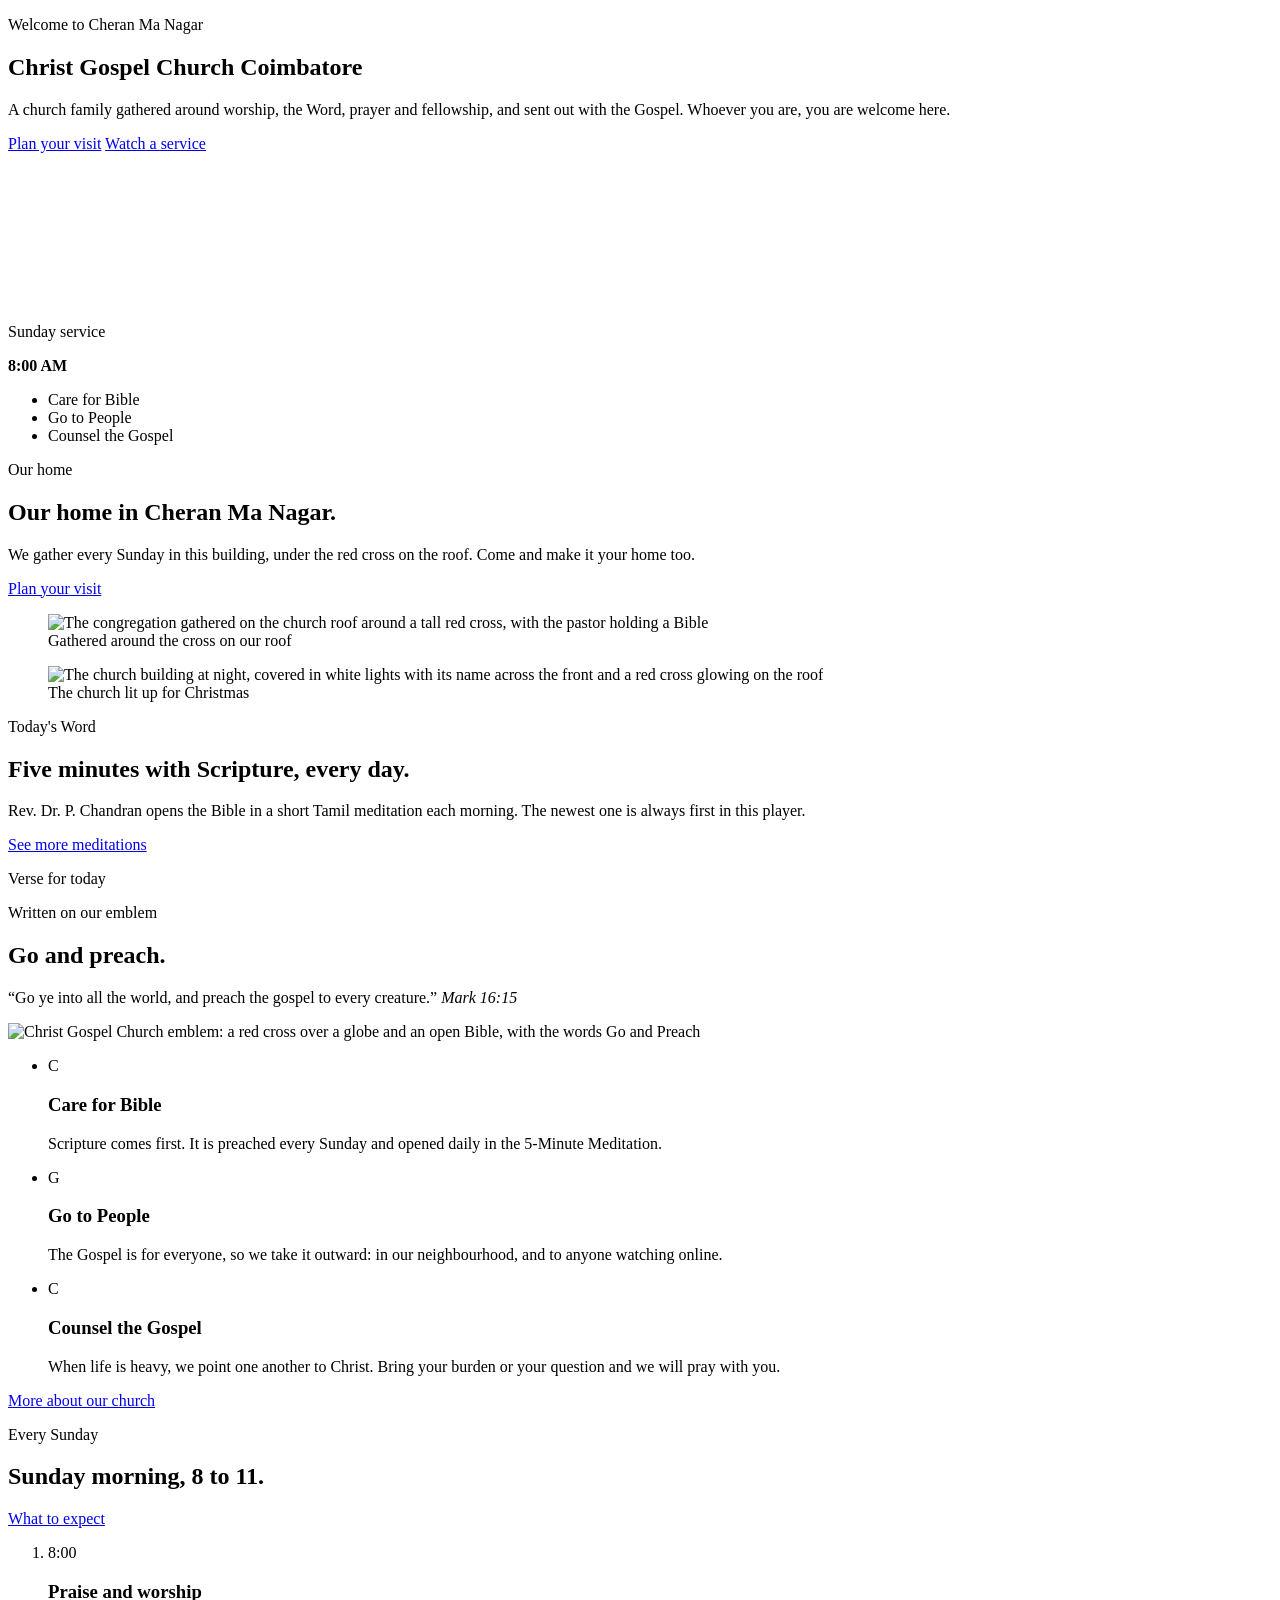
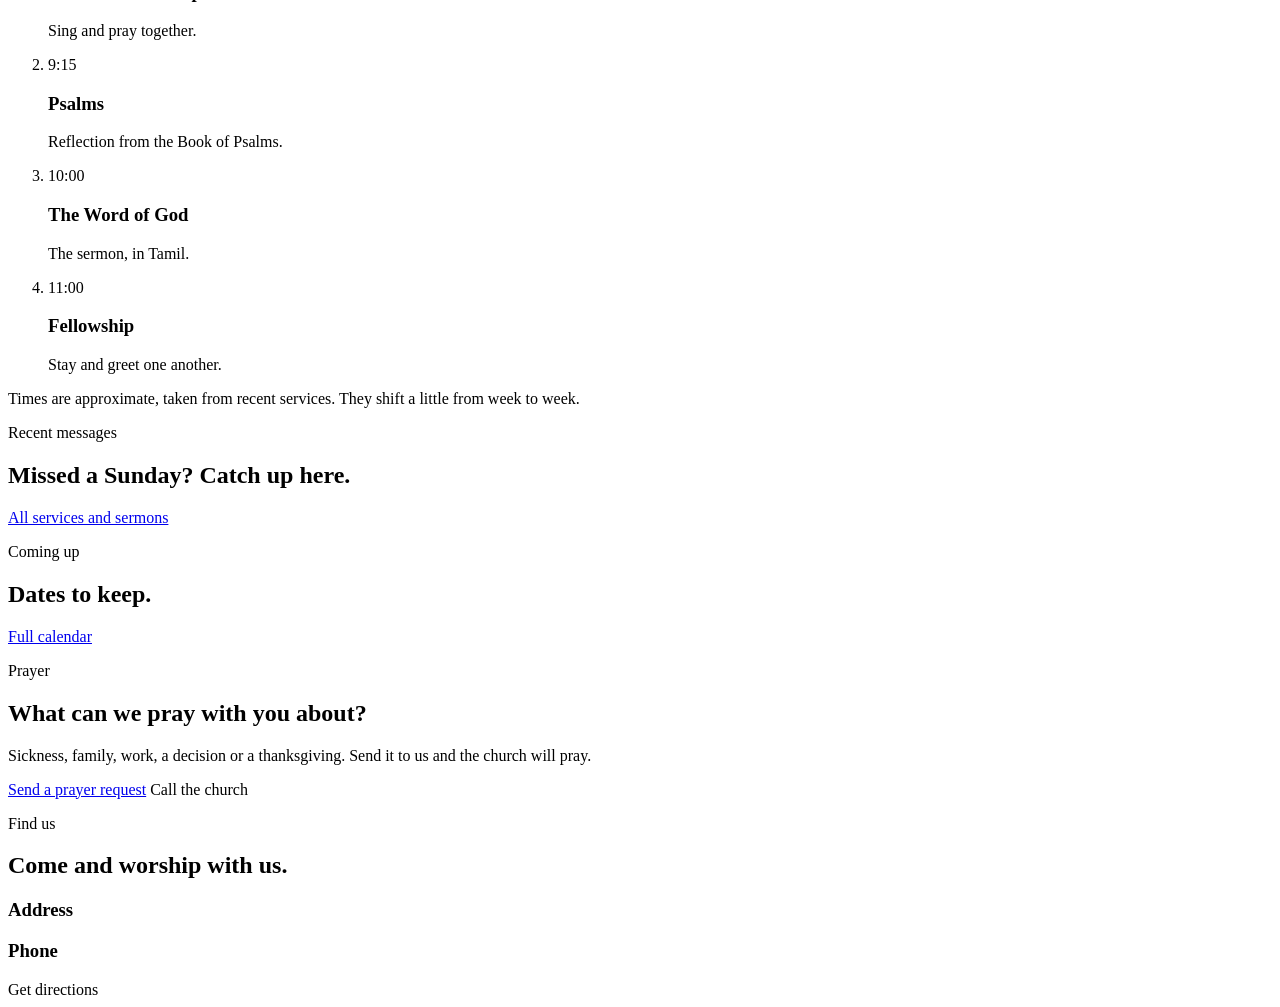
==== index.html @ cb71fe3d "Add files via upload" ====
<!doctype html>
<html lang="en">
<head>
  <meta charset="utf-8">
  <meta name="viewport" content="width=device-width, initial-scale=1">
  <title>Christ Gospel Church, Coimbatore | Sunday worship, 8 to 11 AM</title>
  <meta name="description" content="Christ Gospel Church in Cheran Ma Nagar, Coimbatore. Sunday worship 8 to 11 AM, a daily 5-minute meditation with Rev. Dr. P. Chandran, and services live on YouTube.">
  <meta name="theme-color" content="#14143c">
  <meta property="og:type" content="website">
  <meta property="og:url" content="https://khar-cyborg.github.io/christ-gospel-church-website/">
  <meta property="og:title" content="Christ Gospel Church, Coimbatore">
  <meta property="og:description" content="Sunday worship 8 to 11 AM in Cheran Ma Nagar. Worship, the Word, prayer and fellowship. All are welcome.">
  <meta property="og:image" content="https://khar-cyborg.github.io/christ-gospel-church-website/assets/img/logo.jpg">
  <link rel="icon" href="assets/img/emblem.svg" type="image/svg+xml">
  <link rel="preconnect" href="https://fonts.googleapis.com">
  <link rel="preconnect" href="https://fonts.gstatic.com" crossorigin>
  <link rel="stylesheet" href="https://fonts.googleapis.com/css2?family=Anek+Tamil:wdth,wght@75..125,400..800&family=Hind+Madurai:wght@400;500;600&family=Noto+Serif+Tamil:wght@400;600&display=swap">
  <link rel="stylesheet" href="assets/css/styles.css">
  <script type="application/ld+json">
  {
    "@context": "https://schema.org",
    "@type": "Church",
    "name": "Christ Gospel Church, Coimbatore",
    "url": "https://khar-cyborg.github.io/christ-gospel-church-website/",
    "image": "https://khar-cyborg.github.io/christ-gospel-church-website/assets/img/logo.jpg",
    "telephone": ["+919578778787", "+919865636486"],
    "address": {
      "@type": "PostalAddress",
      "streetAddress": "6, Sesi Avenue West, Church Road, Cheran Ma Nagar Post",
      "addressLocality": "Coimbatore",
      "addressRegion": "Tamil Nadu",
      "postalCode": "641051",
      "addressCountry": "IN"
    },
    "openingHoursSpecification": {
      "@type": "OpeningHoursSpecification",
      "dayOfWeek": "Sunday",
      "opens": "08:00",
      "closes": "11:00"
    },
    "sameAs": ["https://www.youtube.com/@christgospelchurchcoimbatore"]
  }
  </script>
</head>
<body data-page="home" data-title-key="title.home">
  <header id="site-header" class="site-header"></header>
  <script src="assets/js/config.js"></script>
  <script src="assets/js/layout.js"></script>

  <main id="main">
    <section class="hero on-dark">
      <div class="wrap hero-inner">
        <div class="hero-copy">
          <p class="kicker" data-i18n="home.kicker">Welcome to Cheran Ma Nagar</p>
          <h1>Christ Gospel Church <span>Coimbatore</span></h1>
          <p class="lede" data-i18n="home.lede">A church family gathered around worship, the Word, prayer and fellowship, and sent out with the Gospel. Whoever you are, you are welcome here.</p>
          <div class="btn-row">
            <a class="btn btn-red" href="visit.html" data-i18n="home.ctaVisit">Plan your visit</a>
            <a class="btn btn-ghost" href="watch.html" data-i18n="home.ctaWatch">Watch a service</a>
          </div>
        </div>
        <div class="hero-art">
          <div class="globe-wrap" aria-hidden="true">
            <canvas id="globe"></canvas>
            <div class="hero-cross"></div>
          </div>
          <aside class="status-card" data-service-status aria-live="polite">
            <p class="status-label">Sunday service</p>
            <p class="status-when"><strong>8:00 AM</strong></p>
          </aside>
        </div>
      </div>
    </section>

    <div class="ribbon">
      <ul>
        <li data-i18n="motto.1">Care for Bible</li>
        <li data-i18n="motto.2">Go to People</li>
        <li data-i18n="motto.3">Counsel the Gospel</li>
      </ul>
    </div>

    <section class="section">
      <div class="wrap">
        <div class="section-head">
          <div>
            <p class="kicker" data-i18n="home.placeKicker">Our home</p>
            <h2 data-i18n="home.placeTitle">Our home in Cheran Ma Nagar.</h2>
            <p data-i18n="home.placeBody">We gather every Sunday in this building, under the red cross on the roof. Come and make it your home too.</p>
          </div>
          <a class="btn btn-indigo" href="visit.html" data-i18n="home.ctaVisit">Plan your visit</a>
        </div>
        <div class="mosaic">
          <figure class="photo mosaic-main">
            <img src="assets/img/church/rooftop-cross.jpg" alt="The congregation gathered on the church roof around a tall red cross, with the pastor holding a Bible" data-i18n-attr="alt:alt.rooftop" width="1360" height="765" loading="lazy">
            <figcaption data-i18n="photo.rooftop">Gathered around the cross on our roof</figcaption>
          </figure>
          <figure class="photo">
            <img src="assets/img/church/front-night.jpg" alt="The church building at night, covered in white lights with its name across the front and a red cross glowing on the roof" data-i18n-attr="alt:alt.night" width="765" height="1020" loading="lazy">
            <figcaption data-i18n="photo.night">The church lit up for Christmas</figcaption>
          </figure>
        </div>
      </div>
    </section>

    <section class="section section-deep">
      <div class="wrap">
        <div class="section-head">
          <div>
            <p class="kicker" data-i18n="home.todayKicker">Today's Word</p>
            <h2 data-i18n="home.todayTitle">Five minutes with Scripture, every day.</h2>
            <p data-i18n="home.todayBody">Rev. Dr. P. Chandran opens the Bible in a short Tamil meditation each morning. The newest one is always first in this player.</p>
          </div>
        </div>
        <div class="today">
          <div>
            <div class="frame" data-series="latestUploads" data-frame-title="5-Minute Meditation"></div>
            <p class="frame-note"><a class="text-link" href="watch.html#meditation" data-i18n="home.allMeditations">See more meditations</a></p>
          </div>
          <div>
            <div class="verse-card">
              <p class="kicker" data-i18n="home.verseKicker">Verse for today</p>
              <div data-verse></div>
            </div>
            <ul class="mini-list" data-video-list="meditation" data-limit="3"></ul>
          </div>
        </div>
      </div>
    </section>

    <section class="section">
      <div class="wrap">
        <div class="section-head">
          <div>
            <p class="kicker" data-i18n="home.missionKicker">Written on our emblem</p>
            <h2 data-i18n="home.missionTitle">Go and preach.</h2>
            <blockquote class="scripture-quote" style="margin-inline:0">
              <span data-i18n="verse.mark">“Go ye into all the world, and preach the gospel to every creature.”</span>
              <cite data-i18n="verse.markRef">Mark 16:15</cite>
            </blockquote>
          </div>
          <img class="emblem-large" data-logo alt="Christ Gospel Church emblem: a red cross over a globe and an open Bible, with the words Go and Preach" width="220" height="220" loading="lazy">
        </div>
        <ul class="mission">
          <li>
            <span class="mission-letter" aria-hidden="true">C</span>
            <h3 data-i18n="motto.1">Care for Bible</h3>
            <p data-i18n="mission.1">Scripture comes first. It is preached every Sunday and opened daily in the 5-Minute Meditation.</p>
          </li>
          <li>
            <span class="mission-letter" aria-hidden="true">G</span>
            <h3 data-i18n="motto.2">Go to People</h3>
            <p data-i18n="mission.2">The Gospel is for everyone, so we take it outward: in our neighbourhood, and to anyone watching online.</p>
          </li>
          <li>
            <span class="mission-letter" aria-hidden="true">C</span>
            <h3 data-i18n="motto.3">Counsel the Gospel</h3>
            <p data-i18n="mission.3">When life is heavy, we point one another to Christ. Bring your burden or your question and we will pray with you.</p>
          </li>
        </ul>
        <p class="center"><a class="text-link" href="about.html" data-i18n="home.aboutLink">More about our church</a></p>
      </div>
    </section>

    <section class="section on-dark">
      <div class="wrap">
        <div class="section-head">
          <div>
            <p class="kicker" data-i18n="home.sundayKicker">Every Sunday</p>
            <h2 data-i18n="home.sundayTitle">Sunday morning, 8 to 11.</h2>
          </div>
          <a class="btn btn-white" href="visit.html" data-i18n="home.sundayCta">What to expect</a>
        </div>
        <ol class="flow">
          <li><time data-i18n="flow.t1">8:00</time><h3 data-i18n="flow.h1">Praise and worship</h3><p data-i18n="flow.p1">Sing and pray together.</p></li>
          <li><time data-i18n="flow.t2">9:15</time><h3 data-i18n="flow.h2">Psalms</h3><p data-i18n="flow.p2">Reflection from the Book of Psalms.</p></li>
          <li><time data-i18n="flow.t3">10:00</time><h3 data-i18n="flow.h3">The Word of God</h3><p data-i18n="flow.p3">The sermon, in Tamil.</p></li>
          <li><time data-i18n="flow.t4">11:00</time><h3 data-i18n="flow.h4">Fellowship</h3><p data-i18n="flow.p4">Stay and greet one another.</p></li>
        </ol>
        <p class="flow-note" data-i18n="flow.note">Times are approximate, taken from recent services. They shift a little from week to week.</p>
      </div>
    </section>

    <section class="section">
      <div class="wrap">
        <div class="section-head">
          <div>
            <p class="kicker" data-i18n="home.sermonKicker">Recent messages</p>
            <h2 data-i18n="home.sermonTitle">Missed a Sunday? Catch up here.</h2>
          </div>
          <a class="btn btn-indigo" href="watch.html" data-i18n="home.sermonCta">All services and sermons</a>
        </div>
        <ul class="video-grid" data-video-list="sermon" data-limit="3"></ul>
      </div>
    </section>

    <section class="section section-deep">
      <div class="wrap">
        <div class="section-head">
          <div>
            <p class="kicker" data-i18n="home.datesKicker">Coming up</p>
            <h2 data-i18n="home.datesTitle">Dates to keep.</h2>
          </div>
          <a class="btn btn-indigo" href="calendar.html" data-i18n="home.datesCta">Full calendar</a>
        </div>
        <ul class="event-list" data-events="3"></ul>
      </div>
    </section>

    <section class="section band-red">
      <div class="wrap band-split">
        <div>
          <p class="kicker" data-i18n="home.prayerKicker">Prayer</p>
          <h2 data-i18n="home.prayerTitle">What can we pray with you about?</h2>
          <p class="lede" data-i18n="home.prayerBody">Sickness, family, work, a decision or a thanksgiving. Send it to us and the church will pray.</p>
        </div>
        <div class="btn-row">
          <a class="btn btn-white" href="connect.html#prayer" data-i18n="home.prayerCta">Send a prayer request</a>
          <a class="btn btn-ghost" data-phone="0" data-keep-text="1" data-i18n="home.prayerCall">Call the church</a>
        </div>
      </div>
    </section>

    <section class="section">
      <div class="wrap find">
        <div class="find-details">
          <p class="kicker" data-i18n="find.kicker">Find us</p>
          <h2 data-i18n="find.title">Come and worship with us.</h2>
          <h3 data-i18n="find.address">Address</h3>
          <address data-address></address>
          <h3 data-i18n="find.phone">Phone</h3>
          <a class="phone-link" data-phone="0"></a>
          <a class="phone-link" data-phone="1"></a>
          <div class="btn-row">
            <a class="btn btn-indigo" data-map-link target="_blank" rel="noopener" data-i18n="find.directions">Get directions</a>
          </div>
        </div>
        <div class="find-map" data-map-frame></div>
      </div>
    </section>
  </main>

  <footer id="site-footer" class="site-footer"></footer>
  <script src="assets/js/videos.js"></script>
  <script src="assets/js/i18n-ta.js"></script>
  <script src="assets/js/main.js"></script>
</body>
</html>
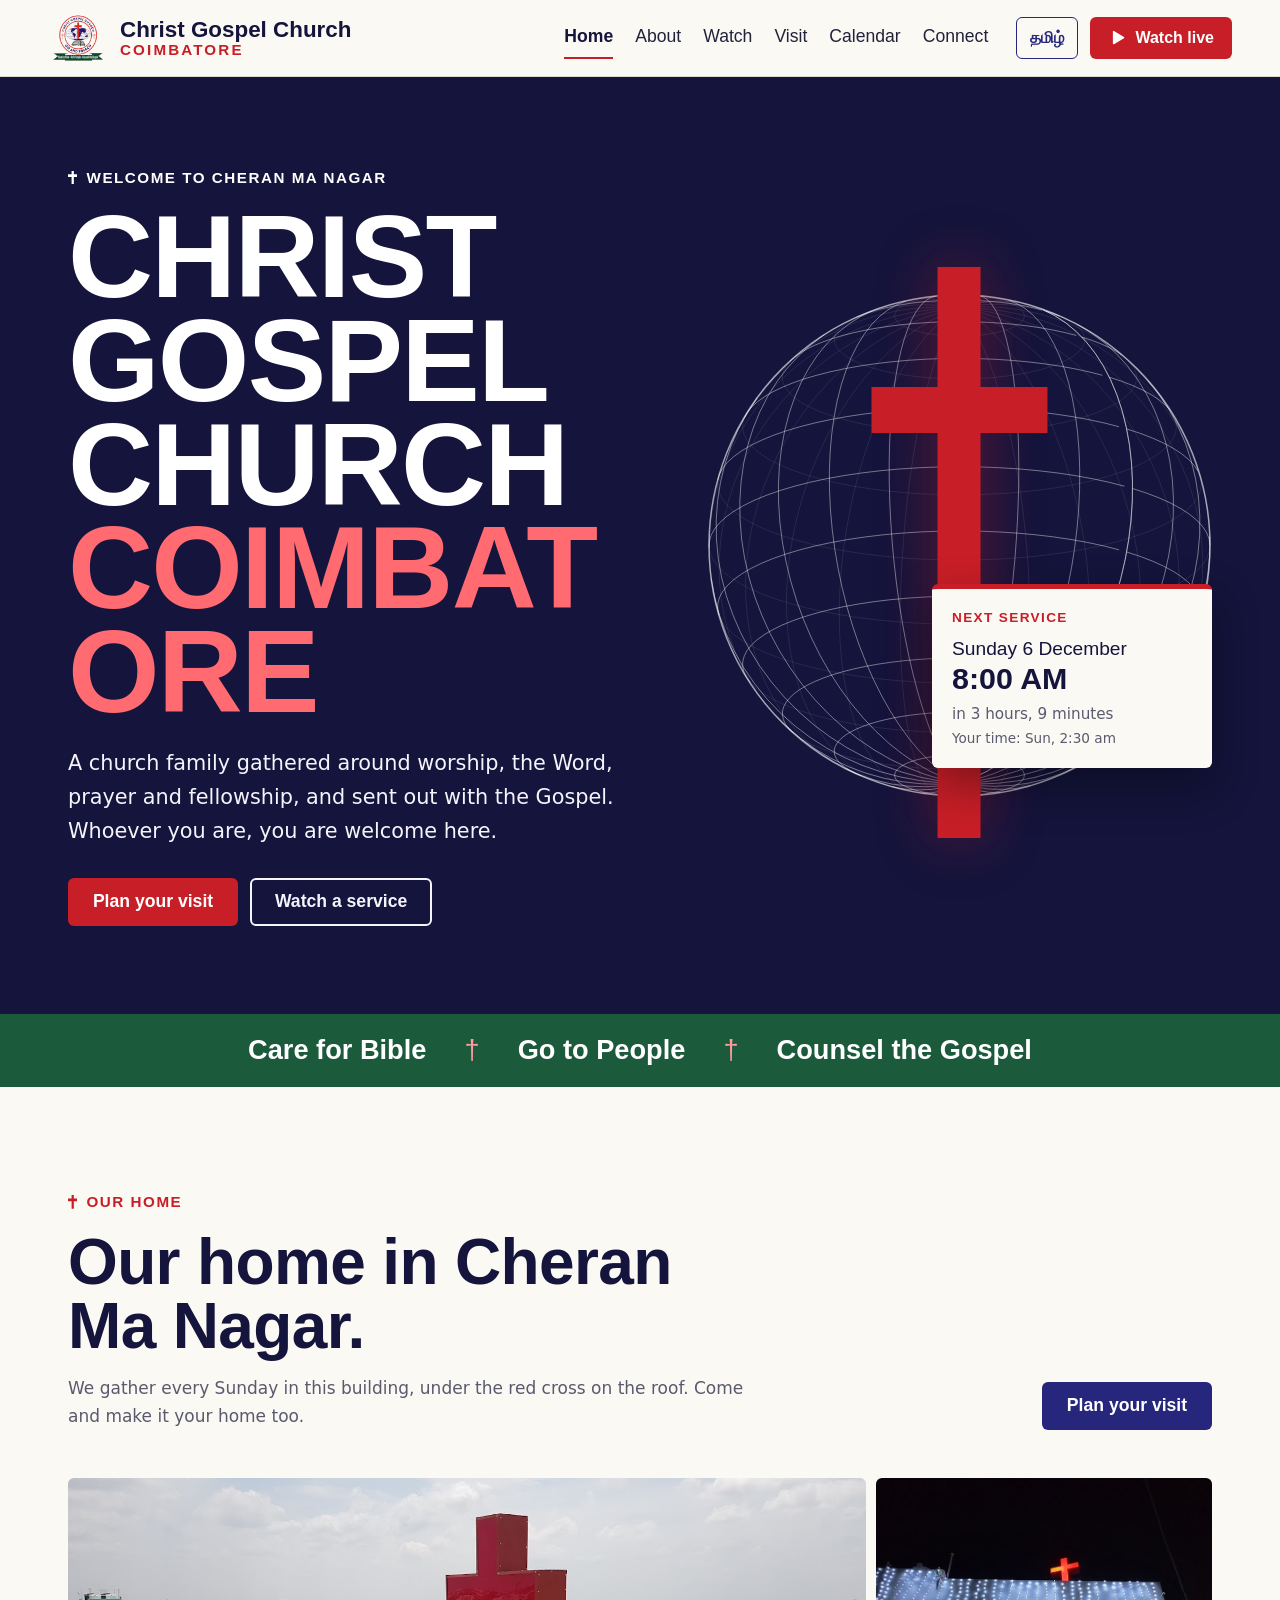
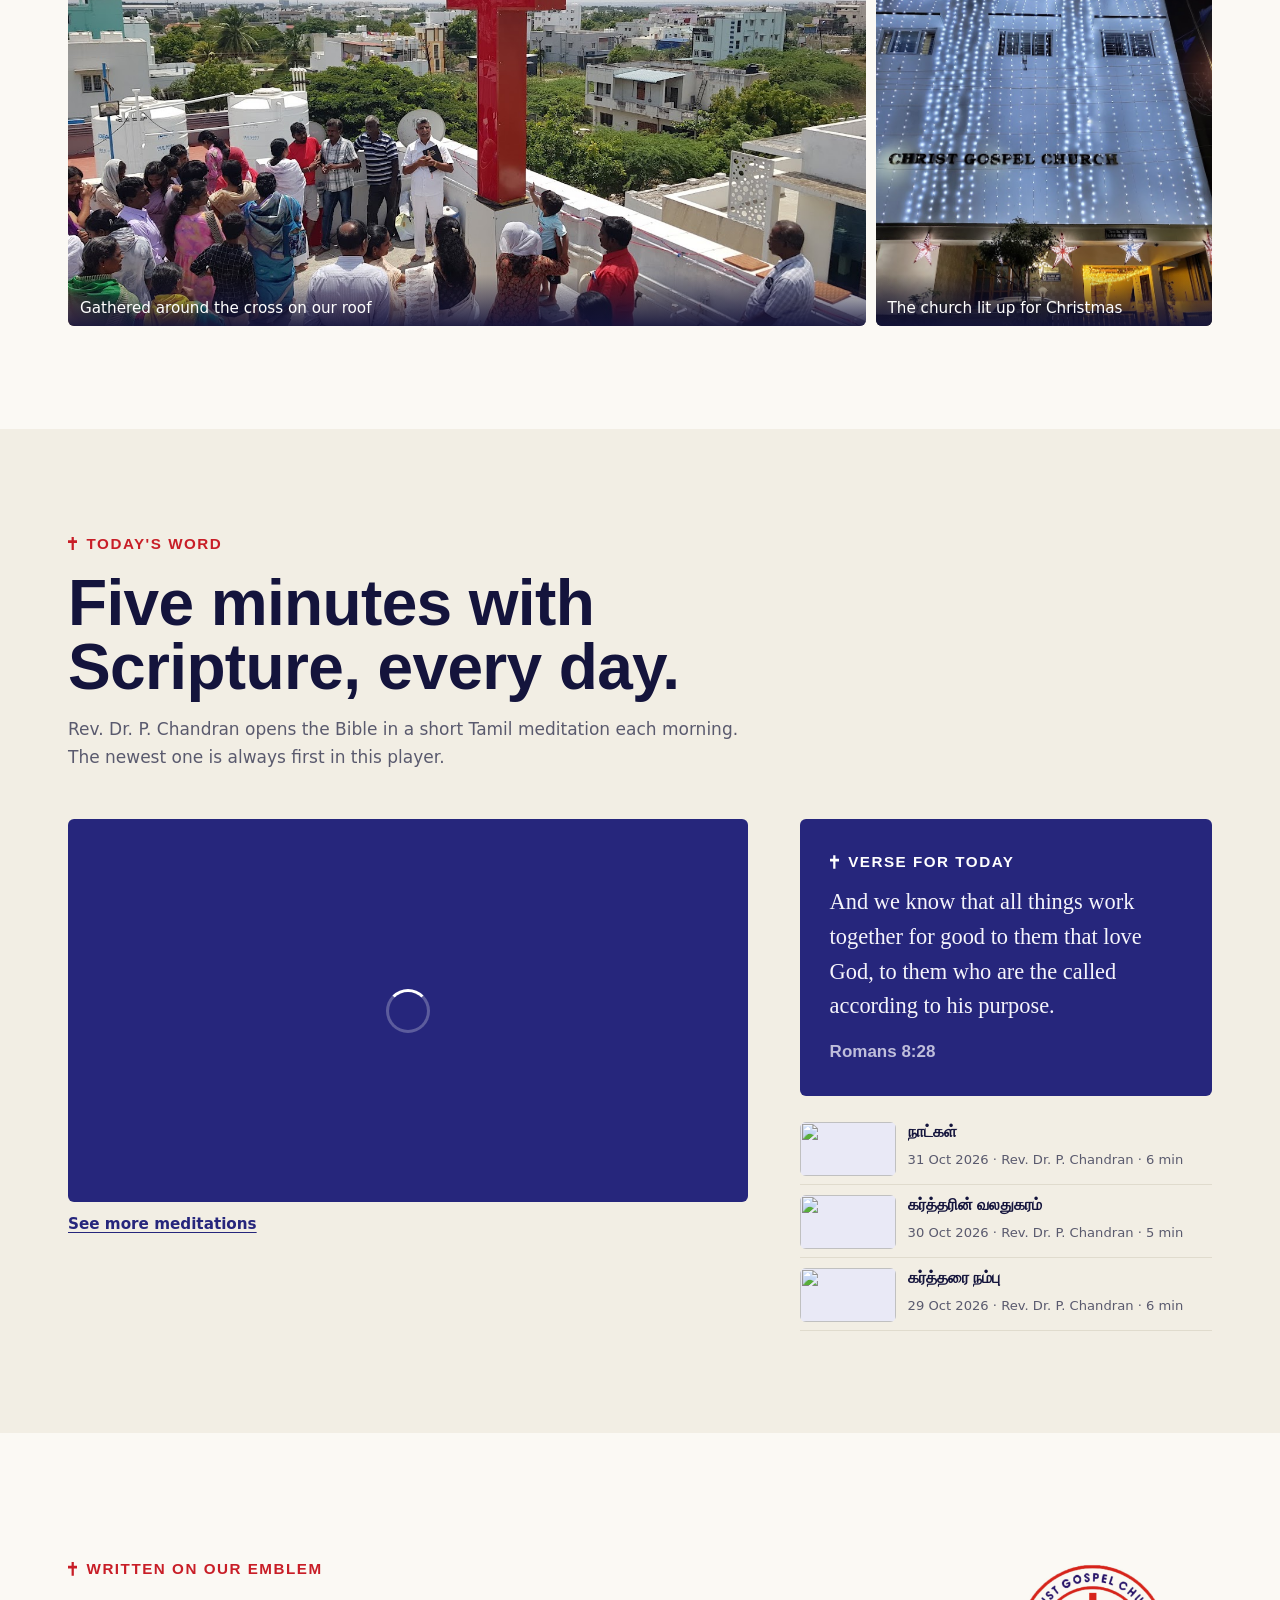
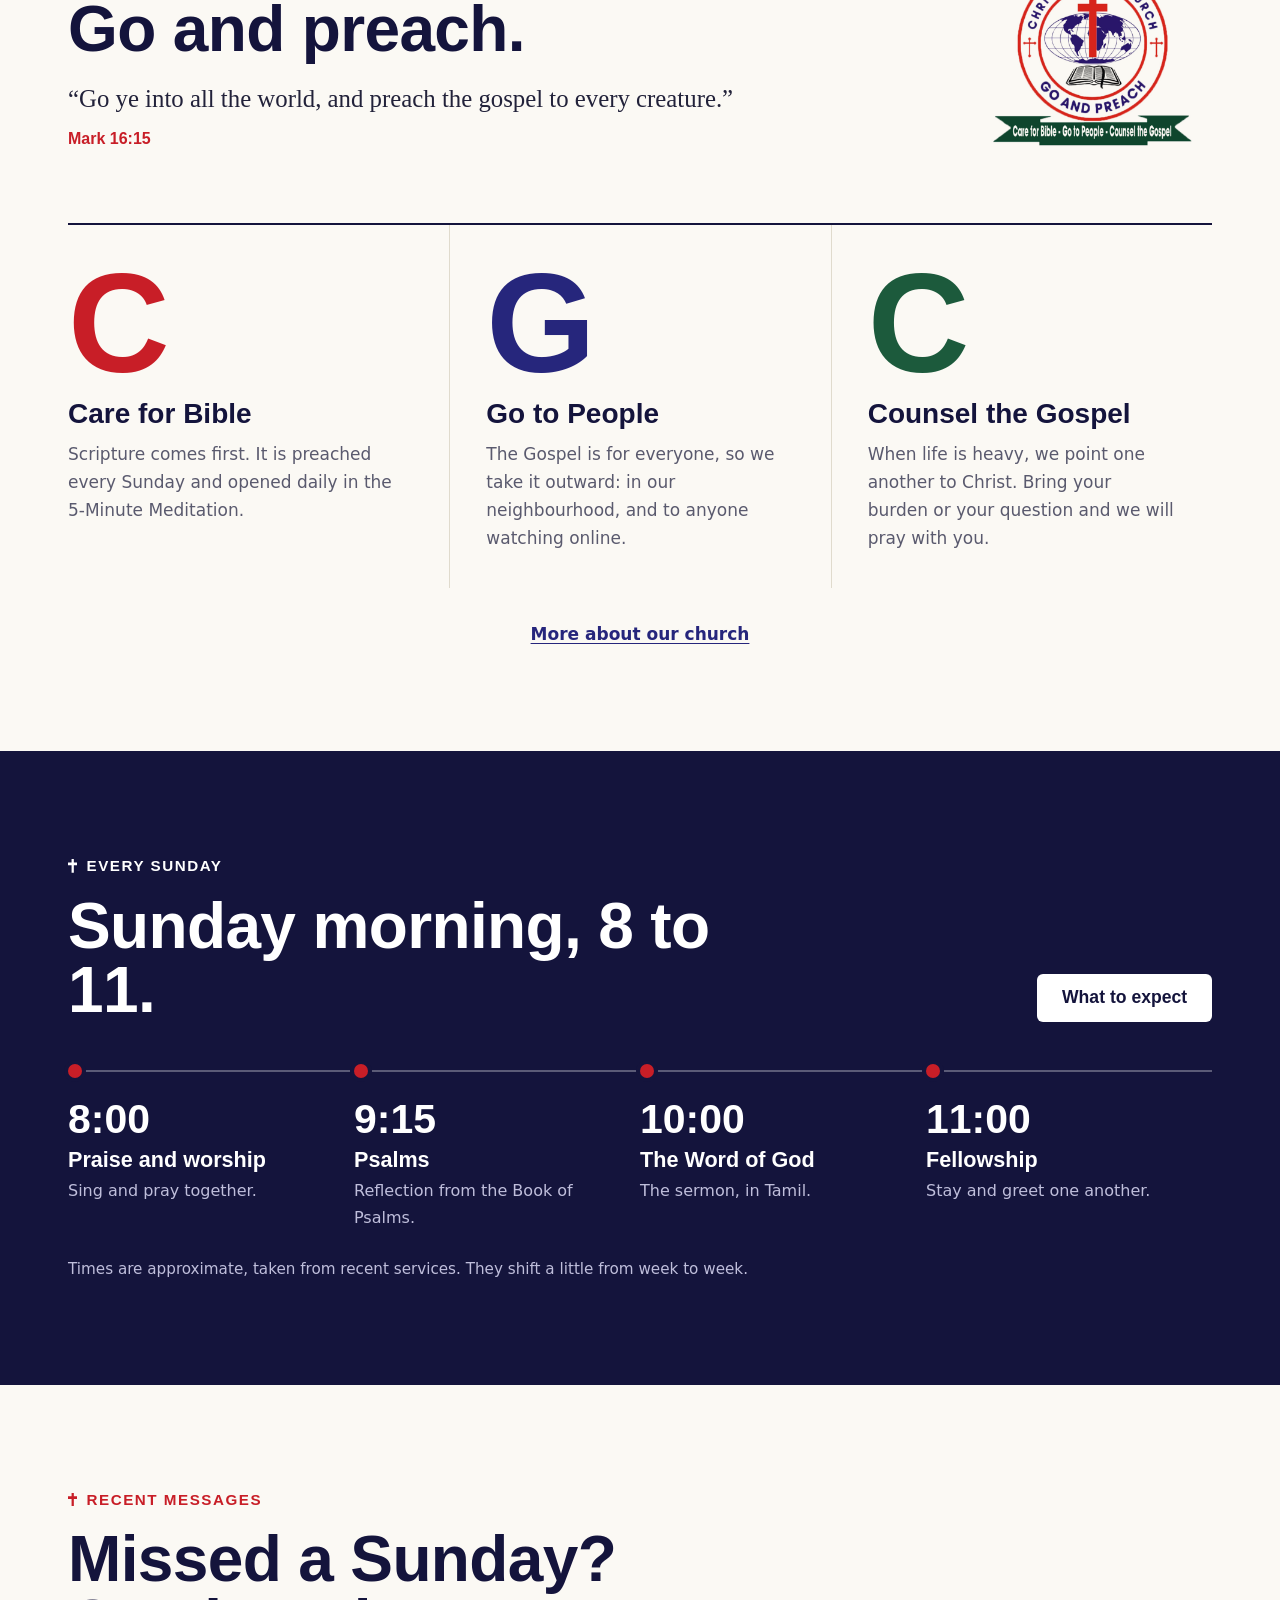
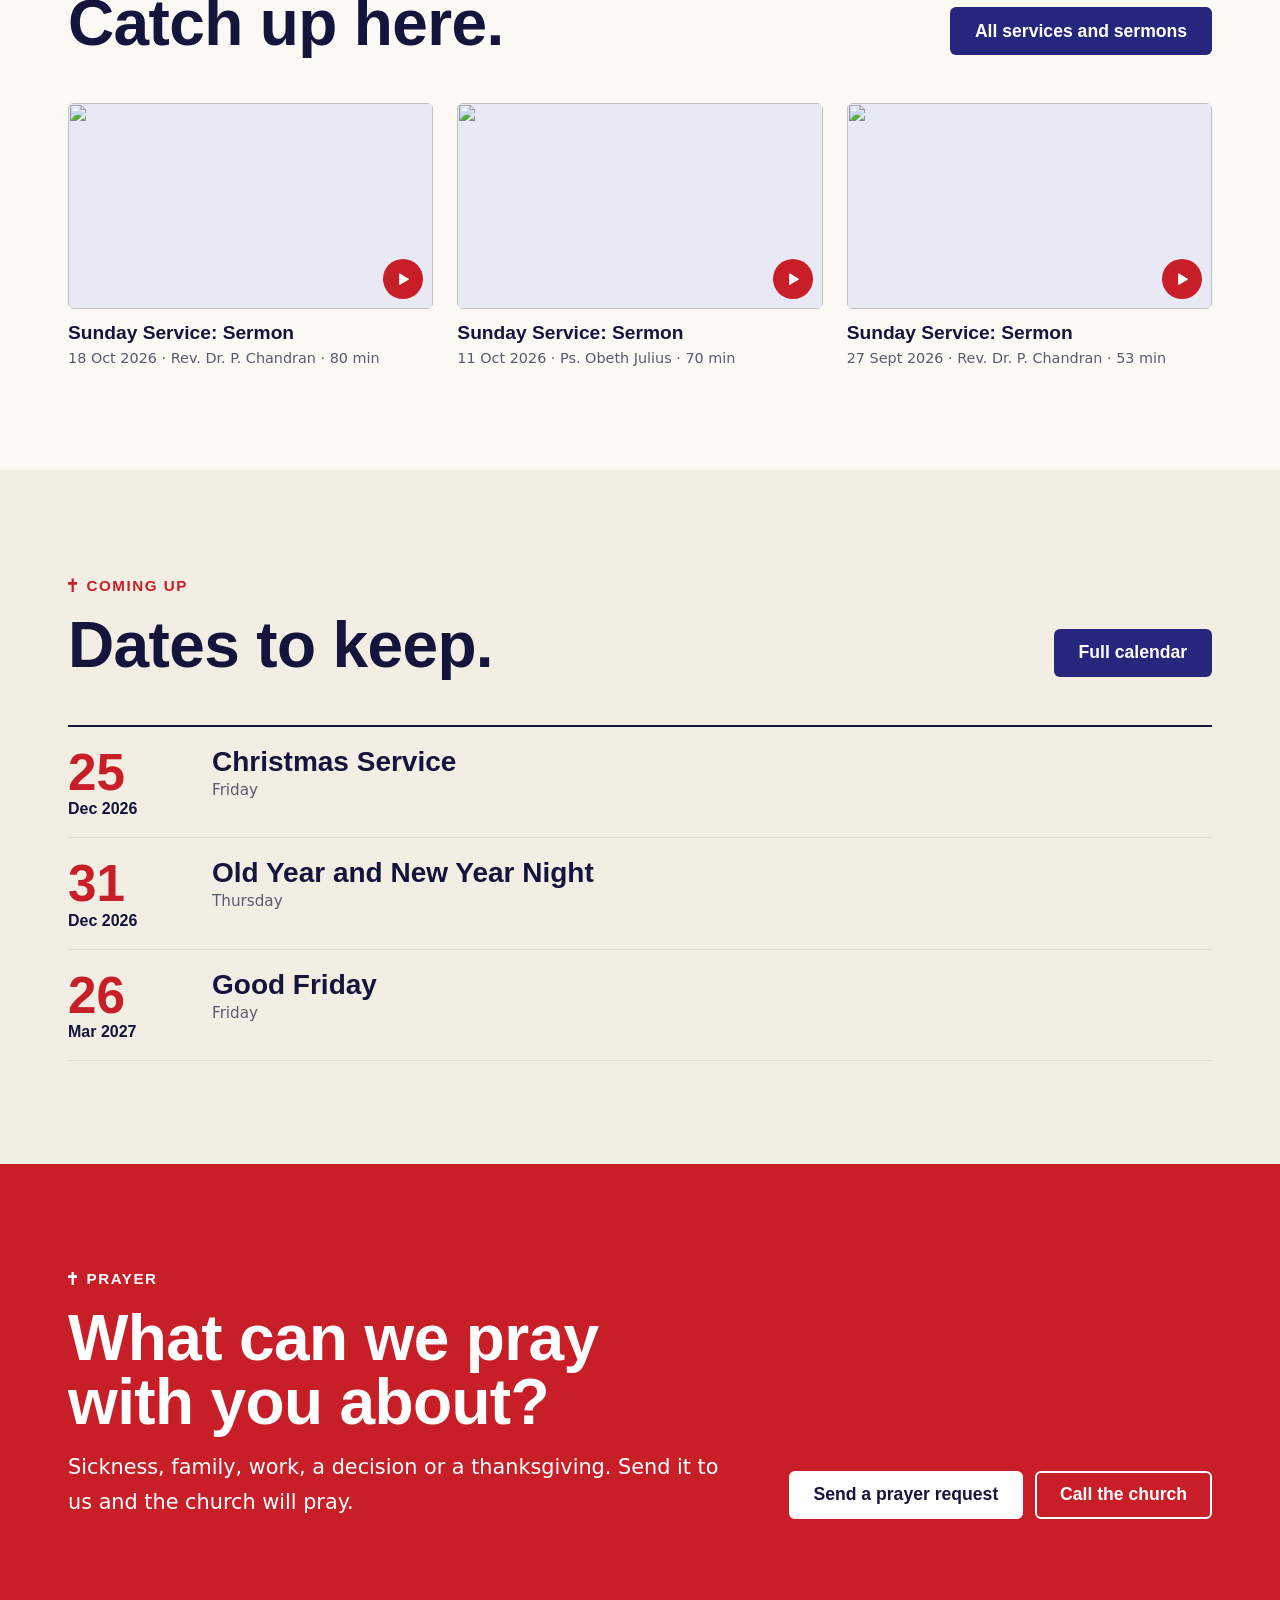
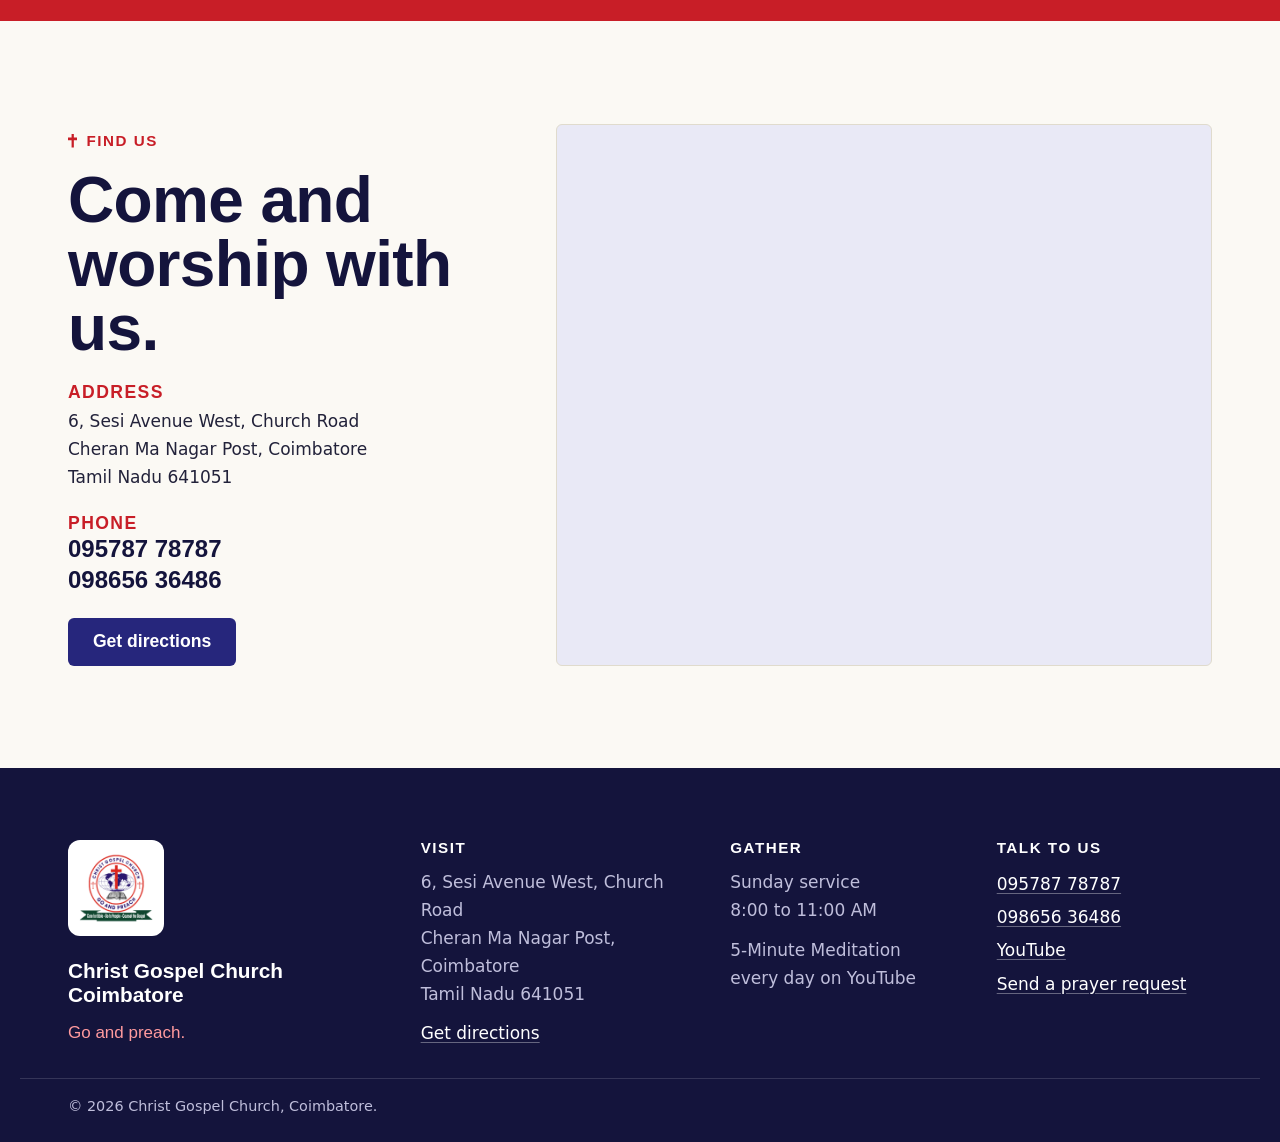
==== commit 922ff4e4: "Fix folders and addresses" ====
--- a/index.html
+++ b/index.html
@@ -7,10 +7,10 @@
   <meta name="description" content="Christ Gospel Church in Cheran Ma Nagar, Coimbatore. Sunday worship 8 to 11 AM, a daily 5-minute meditation with Rev. Dr. P. Chandran, and services live on YouTube.">
   <meta name="theme-color" content="#14143c">
   <meta property="og:type" content="website">
-  <meta property="og:url" content="https://khar-cyborg.github.io/christ-gospel-church-website/">
+  <meta property="og:url" content="https://ragapriyaa.github.io/christ-gospel-church-website/">
   <meta property="og:title" content="Christ Gospel Church, Coimbatore">
   <meta property="og:description" content="Sunday worship 8 to 11 AM in Cheran Ma Nagar. Worship, the Word, prayer and fellowship. All are welcome.">
-  <meta property="og:image" content="https://khar-cyborg.github.io/christ-gospel-church-website/assets/img/logo.jpg">
+  <meta property="og:image" content="https://ragapriyaa.github.io/christ-gospel-church-website/assets/img/logo.jpg">
   <link rel="icon" href="assets/img/emblem.svg" type="image/svg+xml">
   <link rel="preconnect" href="https://fonts.googleapis.com">
   <link rel="preconnect" href="https://fonts.gstatic.com" crossorigin>
@@ -21,8 +21,8 @@
     "@context": "https://schema.org",
     "@type": "Church",
     "name": "Christ Gospel Church, Coimbatore",
-    "url": "https://khar-cyborg.github.io/christ-gospel-church-website/",
-    "image": "https://khar-cyborg.github.io/christ-gospel-church-website/assets/img/logo.jpg",
+    "url": "https://ragapriyaa.github.io/christ-gospel-church-website/",
+    "image": "https://ragapriyaa.github.io/christ-gospel-church-website/assets/img/logo.jpg",
     "telephone": ["+919578778787", "+919865636486"],
     "address": {
       "@type": "PostalAddress",
--- a/assets/css/styles.css
+++ b/assets/css/styles.css
@@ -0,0 +1,478 @@
+/* Colours are sampled from the church emblem: cross red, globe indigo, ribbon green. */
+:root {
+  --ink: #14143c;
+  --indigo: #26267c;
+  --indigo-soft: #e9e9f6;
+  --red: #c81e27;
+  --red-dark: #a3161e;
+  --green: #1c5a3c;
+  --green-dark: #143f2b;
+  --paper: #fbf9f4;
+  --paper-deep: #f2eee4;
+  --card: #fff;
+  --line: #e0dbcd;
+  --text: #22223a;
+  --muted: #5a5a6e;
+  --on-dark: #f5f4fb;
+  --on-dark-muted: #bfbedb;
+
+  --font-display: 'Anek Tamil', 'Nirmala UI', 'Arial Narrow', sans-serif;
+  --font-body: 'Hind Madurai', 'Nirmala UI', system-ui, sans-serif;
+  --font-scripture: 'Noto Serif Tamil', Georgia, 'Nirmala UI', serif;
+
+  --gutter: clamp(16px, 4vw, 48px);
+  --max: 1240px;
+  --section: clamp(56px, 8vw, 112px);
+  --radius: 6px;
+  color-scheme: light;
+}
+
+*, *::before, *::after { box-sizing: border-box; }
+html { -webkit-text-size-adjust: 100%; scroll-behavior: smooth; scroll-padding-top: 96px; }
+body {
+  margin: 0;
+  background: var(--paper);
+  color: var(--text);
+  font-family: var(--font-body);
+  font-size: 1.0625rem;
+  line-height: 1.65;
+  overflow-x: hidden;
+}
+html[lang='ta'] body { line-height: 1.8; }
+img, iframe, canvas { display: block; max-width: 100%; }
+h1, h2, h3, p, ul, ol, dl, dd, figure, address { margin: 0; padding: 0; }
+ul, ol { list-style: none; }
+address { font-style: normal; }
+a { color: inherit; }
+button, input, select, textarea { font: inherit; color: inherit; }
+button { cursor: pointer; }
+:focus-visible { outline: 3px solid var(--red); outline-offset: 2px; border-radius: 2px; }
+.on-dark :focus-visible, .site-footer :focus-visible { outline-color: #fff; }
+
+h1, h2, h3 { font-family: var(--font-display); font-stretch: 80%; line-height: 1; color: var(--ink); font-weight: 700; }
+h1, h2, h3 { overflow-wrap: break-word; }
+html[lang='ta'] h1, html[lang='ta'] h2, html[lang='ta'] h3 { line-height: 1.25; font-stretch: 85%; }
+h2 { font-size: clamp(2.25rem, 5.4vw, 4rem); letter-spacing: -.01em; }
+html[lang='ta'] h2 { font-size: clamp(1.8rem, 4.6vw, 3.4rem); letter-spacing: 0; }
+h3 { font-size: clamp(1.4rem, 2.4vw, 1.75rem); line-height: 1.1; }
+
+.icon { width: 1.2em; height: 1.2em; flex: none; }
+.wrap { width: min(100%, var(--max)); margin-inline: auto; padding-inline: var(--gutter); }
+.section { padding-block: var(--section); }
+.section-deep { background: var(--paper-deep); }
+.on-dark { background: var(--ink); color: var(--on-dark); }
+.on-dark h1, .on-dark h2, .on-dark h3 { color: #fff; }
+.lede { font-size: clamp(1.125rem, 1.8vw, 1.3rem); max-width: 40em; }
+
+.kicker {
+  display: flex; align-items: center; gap: .6em;
+  margin-bottom: 1em;
+  font-family: var(--font-display); font-weight: 600; font-size: .95rem;
+  letter-spacing: .1em; text-transform: uppercase; color: var(--red);
+}
+html[lang='ta'] .kicker { letter-spacing: .02em; font-size: 1.05rem; }
+.kicker::before {
+  content: ''; width: .62em; height: .9em; flex: none; background: currentColor;
+  clip-path: polygon(38% 0, 62% 0, 62% 26%, 100% 26%, 100% 46%, 62% 46%, 62% 100%, 38% 100%, 38% 46%, 0 46%, 0 26%, 38% 26%);
+}
+.on-dark .kicker, .band-red .kicker { color: #fff; }
+.section-head { display: flex; flex-wrap: wrap; justify-content: space-between; align-items: end; gap: 16px 40px; margin-bottom: clamp(28px, 4vw, 48px); }
+.section-head > div { max-width: 44rem; min-width: 0; }
+.section-head p:not(.kicker) { margin-top: 1rem; color: var(--muted); }
+.on-dark .section-head p:not(.kicker) { color: var(--on-dark-muted); }
+
+/* Buttons */
+.btn {
+  display: inline-flex; align-items: center; justify-content: center; gap: .5em;
+  min-height: 48px; padding: .55em 1.3em;
+  border: 2px solid transparent; border-radius: var(--radius);
+  font-family: var(--font-display); font-weight: 600; font-size: 1.1rem; font-stretch: 90%; line-height: 1.1;
+  text-align: center; text-decoration: none; background: none; transition: background-color .15s, color .15s, border-color .15s;
+}
+.btn-small { min-height: 42px; font-size: 1rem; padding: .4em 1em; }
+.btn-red { background: var(--red); color: #fff; }
+.btn-red:hover { background: var(--red-dark); }
+.btn-indigo { background: var(--indigo); color: #fff; }
+.btn-indigo:hover { background: var(--ink); }
+.btn-white { background: #fff; color: var(--ink); }
+.btn-white:hover { background: var(--indigo-soft); }
+.btn-ghost { border-color: currentColor; color: inherit; }
+.btn-ghost:hover { background: rgba(127, 127, 160, .16); }
+.btn-row { display: flex; flex-wrap: wrap; gap: 12px; }
+.text-link { color: var(--indigo); font-weight: 600; text-underline-offset: .2em; }
+.text-link:hover { color: var(--red); }
+.on-dark .text-link { color: #fff; }
+
+/* Header */
+.site-header { position: sticky; top: 0; z-index: 30; min-height: 76px; background: var(--paper); border-bottom: 1px solid var(--line); }
+.skip { position: absolute; left: 8px; top: -60px; padding: 8px 14px; background: var(--ink); color: #fff; z-index: 40; }
+.skip:focus { top: 8px; }
+.header-inner { display: flex; align-items: center; justify-content: space-between; gap: 20px; width: min(100%, 1400px); margin-inline: auto; padding: 8px var(--gutter); min-height: 76px; }
+.brand { display: flex; align-items: center; gap: 12px; text-decoration: none; min-width: 0; }
+.brand img { width: 60px; height: 60px; mix-blend-mode: multiply; flex: none; }
+.brand-name { display: flex; flex-direction: column; font-family: var(--font-display); font-stretch: 80%; line-height: 1.05; color: var(--ink); }
+.brand-name strong { font-size: 1.4rem; font-weight: 700; white-space: nowrap; }
+.brand-name span { font-size: .95rem; letter-spacing: .14em; text-transform: uppercase; color: var(--red); font-weight: 600; }
+.site-nav { display: flex; align-items: center; gap: 28px; }
+.site-nav ul { display: flex; gap: 22px; }
+.site-nav li a { display: block; padding: .3em 0; font-family: var(--font-display); font-weight: 500; font-size: 1.1rem; font-stretch: 90%; text-decoration: none; border-bottom: 2px solid transparent; }
+.site-nav li a:hover { color: var(--red); }
+.site-nav li a[aria-current='page'] { border-color: var(--red); color: var(--ink); font-weight: 600; }
+.nav-actions { display: flex; align-items: center; gap: 12px; }
+.lang-toggle { min-height: 42px; min-width: 62px; padding: 0 .8em; border: 1.5px solid var(--indigo); border-radius: var(--radius); background: none; color: var(--indigo); font-family: var(--font-display); font-weight: 600; font-size: 1rem; }
+.lang-toggle:hover { background: var(--indigo); color: #fff; }
+.lang-toggle-top { display: none; flex: none; margin-left: auto; }
+.menu-toggle { display: none; width: 46px; height: 46px; border: 1.5px solid var(--line); border-radius: var(--radius); background: var(--card); align-items: center; justify-content: center; flex: none; }
+
+@media (max-width: 1060px) {
+  .menu-toggle { display: inline-flex; }
+  .lang-toggle-top { display: block; margin-right: -8px; }
+  .nav-actions .lang-toggle { display: none; }
+  .site-nav { display: none; position: absolute; inset: 100% 0 auto 0; padding: 12px var(--gutter) 22px; flex-direction: column; align-items: stretch; gap: 14px; background: var(--paper); border-bottom: 1px solid var(--line); box-shadow: 0 16px 30px rgba(20, 20, 60, .12); }
+  .site-nav.open { display: flex; }
+  .site-nav ul { flex-direction: column; gap: 0; }
+  .site-nav li a { padding: .6em 0; font-size: 1.3rem; border-bottom: 1px solid var(--line); }
+  .site-nav li a[aria-current='page'] { color: var(--red); border-color: var(--line); }
+  .nav-actions > * { flex: 1; min-height: 48px; }
+}
+@media (max-width: 430px) {
+  .header-inner { gap: 10px; }
+  .brand { gap: 8px; }
+  .brand img { width: 46px; height: 46px; }
+  .brand-name strong { font-size: 1.12rem; }
+  .brand-name span { font-size: .78rem; }
+  .lang-toggle-top { min-width: 0; padding: 0 .55em; font-size: .92rem; }
+  .menu-toggle { width: 42px; height: 42px; }
+}
+
+/* Hero */
+.hero { position: relative; overflow: hidden; }
+.hero-inner { position: relative; display: grid; grid-template-columns: minmax(0, 1.2fr) minmax(0, 1fr); align-items: center; gap: 32px; min-height: min(84vh, 780px); padding-block: clamp(48px, 7vw, 88px); }
+.hero-copy { position: relative; z-index: 2; }
+.hero h1 { font-size: clamp(3.4rem, 9.2vw, 7.6rem); line-height: .88; font-stretch: 75%; font-weight: 800; letter-spacing: -.015em; text-transform: uppercase; }
+html[lang='ta'] .hero h1 { line-height: .88; font-stretch: 75%; }
+.hero h1 span { display: block; color: #ff6b70; }
+.hero .lede { margin-top: 1.4rem; color: var(--on-dark); max-width: 31em; }
+.hero .btn-row { margin-top: 1.8rem; }
+.hero-art { position: relative; z-index: 1; display: grid; place-items: center; }
+.globe-wrap { position: relative; width: min(100%, 520px); aspect-ratio: 1; }
+.globe-wrap canvas { width: 100%; height: 100%; }
+.hero-cross { position: absolute; left: 50%; top: -5%; bottom: -8%; width: 8.5%; transform: translateX(-50%); background: var(--red); box-shadow: 0 0 60px rgba(200, 30, 39, .45); }
+.hero-cross::after { content: ''; position: absolute; left: 50%; top: 21%; width: 410%; height: 8%; min-height: 0; transform: translateX(-50%); background: var(--red); }
+.status-card { position: absolute; right: 0; bottom: 6%; width: min(280px, 62%); padding: 18px 20px; background: var(--paper); color: var(--text); border-radius: var(--radius); border-top: 5px solid var(--red); box-shadow: 0 18px 44px rgba(0, 0, 0, .35); z-index: 3; }
+.status-label { font-family: var(--font-display); font-weight: 600; font-size: .85rem; letter-spacing: .1em; text-transform: uppercase; color: var(--red); display: flex; align-items: center; gap: .5em; }
+html[lang='ta'] .status-label { letter-spacing: 0; font-size: 1rem; }
+.status-when { font-family: var(--font-display); font-size: 1.2rem; font-stretch: 90%; line-height: 1.2; color: var(--ink); margin-top: .35em; }
+.status-when strong { font-size: 1.9rem; font-weight: 700; }
+.status-count { color: var(--muted); font-size: .95rem; margin-top: .4em; }
+.status-local { display: block; color: var(--muted); font-size: .85rem; }
+.status-card .btn { margin-top: .7em; width: 100%; }
+.pulse { width: .7em; height: .7em; border-radius: 50%; background: var(--red); animation: pulse 1.6s infinite; }
+@keyframes pulse { 0% { box-shadow: 0 0 0 0 rgba(200, 30, 39, .55); } 70% { box-shadow: 0 0 0 10px rgba(200, 30, 39, 0); } 100% { box-shadow: 0 0 0 0 rgba(200, 30, 39, 0); } }
+@media (max-width: 860px) {
+  .hero-inner { grid-template-columns: minmax(0, 1fr); min-height: 0; padding-bottom: 28px; }
+  .hero-art { display: block; }
+  .globe-wrap { position: absolute; width: 118%; max-width: 620px; left: 34%; top: 12px; opacity: .3; pointer-events: none; }
+  .hero-art { position: static; }
+  .hero-cross { display: none; }
+  .status-card { position: relative; inset: auto; width: 100%; max-width: 420px; }
+}
+
+/* Ribbon, taken from the band across the emblem */
+.ribbon { position: relative; background: var(--green); color: #fff; }
+.ribbon ul { display: flex; flex-wrap: wrap; justify-content: center; gap: .2em 1.4em; padding: .75em var(--gutter); font-family: var(--font-display); font-stretch: 80%; font-weight: 600; font-size: clamp(1.15rem, 2.5vw, 1.7rem); line-height: 1.2; text-align: center; }
+.ribbon li + li::before { content: '\2020'; margin-right: 1.4em; color: #ff9a9e; font-weight: 400; }
+@media (max-width: 640px) {
+  .ribbon ul { flex-direction: column; }
+  .ribbon li + li::before { display: none; }
+}
+
+/* Church photographs */
+.photo { position: relative; width: 100%; overflow: hidden; border-radius: var(--radius); background: var(--indigo-soft); }
+.photo img { position: absolute; inset: 0; width: 100%; height: 100%; object-fit: cover; }
+.photo figcaption { position: absolute; inset: auto 0 0 0; padding: 24px 12px 8px; color: #fff; font-size: .95rem; line-height: 1.35; background: linear-gradient(transparent, rgba(20, 20, 60, .9)); }
+.photo-wide { aspect-ratio: 16 / 9; }
+.prose-split + .wrap .photo-wide { margin-top: clamp(32px, 5vw, 64px); }
+.mosaic { display: grid; grid-template-columns: minmax(0, 2.37fr) minmax(0, 1fr); gap: 10px; }
+.mosaic-main { aspect-ratio: 16 / 9; }
+.photo-pair, .photo-trio { display: grid; grid-template-columns: repeat(2, minmax(0, 1fr)); gap: 10px; }
+.photo-trio { grid-template-columns: repeat(3, minmax(0, 1fr)); margin-bottom: 10px; }
+.photo-pair .photo, .photo-trio .photo { aspect-ratio: 16 / 10; }
+.photo-pair-tall .photo { aspect-ratio: 4 / 3; }
+.find-center { align-items: center; }
+@media (max-width: 860px) { .photo-trio { grid-template-columns: minmax(0, 1fr); } }
+@media (max-width: 480px) { .photo figcaption { font-size: .85rem; } }
+@media (max-width: 760px) {
+  .mosaic, .photo-pair { grid-template-columns: minmax(0, 1fr); }
+  .mosaic .photo:not(.mosaic-main) { aspect-ratio: 3 / 4; }
+}
+
+/* Meditation block */
+.today { display: grid; grid-template-columns: minmax(0, 1.65fr) minmax(0, 1fr); gap: clamp(24px, 4vw, 56px); align-items: start; }
+.frame { position: relative; aspect-ratio: 16 / 9; background: var(--indigo); border-radius: var(--radius); overflow: hidden; }
+.frame::before { content: ''; position: absolute; left: 50%; top: 50%; width: 44px; height: 44px; margin: -22px 0 0 -22px; border: 3px solid rgba(255, 255, 255, .25); border-top-color: #fff; border-radius: 50%; animation: spin 1s linear infinite; }
+@keyframes spin { to { transform: rotate(360deg); } }
+.frame iframe { position: absolute; inset: 0; width: 100%; height: 100%; border: 0; }
+.frame-note { margin-top: .6rem; font-size: .95rem; color: var(--muted); }
+.verse-card { padding: clamp(20px, 3vw, 30px); background: var(--indigo); color: var(--on-dark); border-radius: var(--radius); }
+.verse-card .kicker { color: #fff; margin-bottom: .7em; }
+.verse-text { font-family: var(--font-scripture); font-size: clamp(1.15rem, 1.9vw, 1.4rem); line-height: 1.55; }
+html[lang='ta'] .verse-text { line-height: 1.85; }
+.verse-ref { margin-top: .8em; font-family: var(--font-display); font-weight: 600; color: var(--on-dark-muted); }
+.mini-list { margin-top: 18px; display: grid; gap: 2px; }
+.mini-list .video-card a { display: grid; grid-template-columns: 96px 1fr; column-gap: 12px; padding: 8px 0; border-bottom: 1px solid var(--line); }
+.mini-list .video-thumb { grid-row: span 2; align-self: start; }
+.mini-list .video-play { display: none; }
+.mini-list .video-title { margin-top: 0; font-size: 1.02rem; }
+.mini-list .video-meta { font-size: .82rem; }
+@media (max-width: 860px) { .today { grid-template-columns: minmax(0, 1fr); } }
+
+/* Video cards */
+.video-grid { display: grid; grid-template-columns: repeat(auto-fill, minmax(min(100%, 280px), 1fr)); gap: clamp(20px, 2.6vw, 32px) clamp(16px, 2vw, 24px); }
+.video-card a { display: block; text-decoration: none; height: 100%; }
+.video-thumb { position: relative; display: block; aspect-ratio: 16 / 9; background: var(--indigo-soft); border-radius: var(--radius); overflow: hidden; }
+.video-thumb img { width: 100%; height: 100%; object-fit: cover; transition: transform .25s; }
+.video-card a:hover .video-thumb img { transform: scale(1.04); }
+.video-play { position: absolute; right: 10px; bottom: 10px; display: grid; place-items: center; width: 40px; height: 40px; border-radius: 50%; background: var(--red); color: #fff; font-size: .85rem; }
+.video-title { display: block; margin-top: .65em; font-family: var(--font-display); font-weight: 600; font-stretch: 90%; font-size: 1.2rem; line-height: 1.2; color: var(--ink); }
+.video-card a:hover .video-title { color: var(--red); }
+.video-meta { display: block; margin-top: .25em; font-size: .9rem; line-height: 1.4; color: var(--muted); }
+.on-dark .video-title { color: #fff; }
+.on-dark .video-meta { color: var(--on-dark-muted); }
+
+/* Mission */
+.emblem-large { width: clamp(150px, 20vw, 240px); height: auto; mix-blend-mode: multiply; }
+.mission { display: grid; grid-template-columns: repeat(3, minmax(0, 1fr)); border-top: 2px solid var(--ink); }
+.mission > li { padding: clamp(20px, 3vw, 36px) clamp(16px, 3vw, 36px) clamp(20px, 3vw, 36px) 0; }
+.mission > li + li { border-left: 1px solid var(--line); padding-left: clamp(16px, 3vw, 36px); }
+.mission-letter { display: block; font-family: var(--font-display); font-weight: 800; font-stretch: 75%; font-size: clamp(5rem, 11vw, 9rem); line-height: .9; color: var(--red); }
+.mission li:nth-child(2) .mission-letter { color: var(--indigo); }
+.mission li:nth-child(3) .mission-letter { color: var(--green); }
+.mission h3 { margin-top: .4em; }
+.mission p { margin-top: .6em; color: var(--muted); }
+@media (max-width: 760px) {
+  .mission { grid-template-columns: minmax(0, 1fr); }
+  .mission > li { display: grid; grid-template-columns: 72px 1fr; column-gap: 14px; padding: 20px 0; }
+  .mission > li + li { border-left: 0; border-top: 1px solid var(--line); padding-left: 0; }
+  .mission-letter { grid-row: span 2; font-size: 4.6rem; }
+  .mission h3 { margin-top: .1em; }
+}
+.scripture-quote { font-family: var(--font-scripture); font-size: clamp(1.2rem, 2.2vw, 1.55rem); line-height: 1.5; margin-top: 1.2rem; max-width: 34em; }
+html[lang='ta'] .scripture-quote { line-height: 1.8; }
+.scripture-quote cite { display: block; margin-top: .6em; font-family: var(--font-display); font-style: normal; font-weight: 600; font-size: 1rem; color: var(--red); }
+.on-dark .scripture-quote cite { color: var(--on-dark-muted); }
+
+/* Sunday flow */
+.flow { display: grid; grid-template-columns: repeat(4, minmax(0, 1fr)); gap: 0; counter-reset: flow; margin-top: 8px; }
+.flow li { position: relative; padding: 26px 20px 0 0; border-top: 2px solid rgba(255, 255, 255, .3); }
+.flow li::before { content: ''; position: absolute; top: -8px; left: 0; width: 14px; height: 14px; border-radius: 50%; background: var(--red); box-shadow: 0 0 0 4px var(--ink); }
+.flow time { display: block; font-family: var(--font-display); font-weight: 700; font-stretch: 80%; font-size: clamp(1.8rem, 3.2vw, 2.6rem); line-height: 1.05; color: #fff; }
+.flow h3 { margin-top: .35em; font-size: 1.35rem; }
+.flow p { margin-top: .4em; color: var(--on-dark-muted); font-size: 1rem; }
+.flow-note { margin-top: 26px; font-size: .95rem; color: var(--on-dark-muted); }
+@media (max-width: 760px) {
+  .flow { grid-template-columns: minmax(0, 1fr); border-left: 2px solid rgba(255, 255, 255, .3); margin-left: 7px; }
+  .flow li { border-top: 0; padding: 0 0 24px 24px; }
+  .flow li::before { top: 8px; left: -8px; }
+}
+.flow-light li { border-top-color: var(--line); }
+.flow-light li::before { box-shadow: 0 0 0 4px var(--paper); }
+.flow-light time { color: var(--ink); }
+.flow-light p { color: var(--muted); }
+@media (max-width: 760px) { .flow-light { border-left-color: var(--line); } }
+
+/* Events */
+.event-list { display: grid; border-top: 2px solid var(--ink); }
+.event { display: grid; grid-template-columns: 124px minmax(0, 1fr); gap: 20px; padding: 20px 0; border-bottom: 1px solid var(--line); align-items: start; }
+.event-date { font-family: var(--font-display); line-height: 1; color: var(--red); }
+.event-day { display: block; font-size: 3.2rem; font-weight: 700; font-stretch: 75%; }
+.event-month { display: block; margin-top: .2em; font-weight: 600; font-size: 1rem; color: var(--ink); }
+.event-weekday { color: var(--muted); font-size: .95rem; }
+.event-body p:not(.event-weekday) { margin-top: .4em; max-width: 44em; }
+.event-body .text-link { display: inline-block; margin-top: .4em; }
+.event-empty { padding: 20px 0; color: var(--muted); }
+@media (max-width: 520px) { .event { grid-template-columns: 76px minmax(0, 1fr); gap: 12px; } .event-day { font-size: 2.6rem; } .event-month { font-size: .88rem; } }
+.highlight-grid { display: grid; grid-template-columns: repeat(3, minmax(0, 1fr)); gap: clamp(16px, 2vw, 24px); }
+.highlight { display: flex; flex-direction: column; background: var(--card); border: 1px solid var(--line); border-radius: var(--radius); overflow: hidden; text-decoration: none; }
+.highlight img { aspect-ratio: 16 / 9; width: 100%; object-fit: cover; }
+.highlight div { padding: 18px 20px 22px; }
+.highlight h3 { font-size: 1.45rem; }
+.highlight p { margin-top: .5em; color: var(--muted); font-size: .98rem; }
+.highlight:hover h3 { color: var(--red); }
+@media (max-width: 860px) { .highlight-grid { grid-template-columns: minmax(0, 1fr); } }
+
+/* Coloured band */
+.band-red { background: var(--red); color: #fff; }
+.band-red h2 { color: #fff; }
+.band-split { display: grid; grid-template-columns: minmax(0, 1.5fr) minmax(0, 1fr); gap: 24px 48px; align-items: end; }
+.band-split .lede { margin-top: 1rem; }
+.band-split .btn-row { justify-content: flex-end; }
+@media (max-width: 860px) {
+  .band-split { grid-template-columns: minmax(0, 1fr); }
+  .band-split .btn-row { justify-content: flex-start; }
+}
+
+/* Find us */
+.find { display: grid; grid-template-columns: minmax(0, 1fr) minmax(0, 1.5fr); gap: clamp(24px, 4vw, 56px); align-items: stretch; }
+.find-map { min-height: 380px; border-radius: var(--radius); overflow: hidden; background: var(--indigo-soft); border: 1px solid var(--line); }
+.find-map iframe { width: 100%; height: 100%; min-height: 380px; border: 0; }
+.find-details h3 { margin-top: 1.4rem; font-size: 1.1rem; font-stretch: 90%; letter-spacing: .08em; text-transform: uppercase; color: var(--red); }
+html[lang='ta'] .find-details h3 { letter-spacing: 0; }
+.find-details address, .find-details p { margin-top: .3em; }
+.phone-link { display: block; font-family: var(--font-display); font-weight: 600; font-size: 1.5rem; font-stretch: 90%; line-height: 1.3; text-decoration: none; color: var(--ink); }
+.phone-link:hover { color: var(--red); }
+.find-details .btn-row { margin-top: 1.4rem; }
+@media (max-width: 860px) { .find { grid-template-columns: minmax(0, 1fr); } }
+
+/* Inner page heading */
+.page-head { position: relative; padding-block: clamp(44px, 7vw, 88px); overflow: hidden; }
+.page-head h1 { font-size: clamp(3rem, 8vw, 6.2rem); line-height: .92; font-stretch: 75%; font-weight: 800; max-width: 15em; }
+html[lang='ta'] .page-head h1 { line-height: 1.12; font-size: clamp(2.05rem, 8.2vw, 5.2rem); font-stretch: 75%; }
+.page-head .lede { margin-top: 1.2rem; color: var(--on-dark); }
+.page-head .btn-row { margin-top: 1.6rem; }
+.page-head-mark { position: absolute; right: -40px; top: 50%; width: min(52vw, 420px); aspect-ratio: 1; transform: translateY(-50%); opacity: .13; border-radius: 50%; border: 2px solid #fff; background:
+  repeating-linear-gradient(0deg, transparent 0 13%, rgba(255, 255, 255, .8) 13% 13.4%), radial-gradient(ellipse 18% 50% at 50%, transparent 97%, rgba(255, 255, 255, .8) 98% 100%, transparent 100%), radial-gradient(ellipse 36% 50% at 50%, transparent 98%, rgba(255, 255, 255, .8) 99% 100%, transparent 100%); }
+
+/* About */
+.prose-split { display: grid; grid-template-columns: minmax(0, 1fr) minmax(0, 1.1fr); gap: clamp(28px, 5vw, 72px); align-items: start; }
+.prose p + p { margin-top: 1em; }
+.stats > div, .pillars > li, .fact, .timeline li { min-width: 0; overflow-wrap: break-word; }
+@media (max-width: 860px) { .prose-split { grid-template-columns: minmax(0, 1fr); } }
+.stats { display: grid; grid-template-columns: repeat(3, minmax(0, 1fr)); gap: 18px; margin-top: 30px; }
+.stats dt { font-family: var(--font-display); font-weight: 800; font-stretch: 75%; font-size: clamp(2.6rem, 5vw, 3.8rem); line-height: 1; color: var(--indigo); }
+.stats dd { font-size: .95rem; line-height: 1.35; color: var(--muted); margin-top: .3em; }
+.timeline { border-left: 2px solid var(--line); margin-left: 6px; }
+.timeline li { position: relative; padding: 0 0 26px 26px; }
+.timeline li:last-child { padding-bottom: 0; }
+.timeline li::before { content: ''; position: absolute; left: -8px; top: 8px; width: 14px; height: 14px; border-radius: 50%; background: var(--red); box-shadow: 0 0 0 4px var(--paper); }
+.timeline time { font-family: var(--font-display); font-weight: 700; font-size: 1.15rem; color: var(--red); }
+.timeline h3 { font-size: 1.4rem; }
+.timeline p { color: var(--muted); margin-top: .2em; }
+.pillars { display: grid; grid-template-columns: repeat(4, minmax(0, 1fr)); gap: clamp(16px, 2vw, 24px); }
+.pillars li { padding: 22px 20px 24px; background: var(--card); border: 1px solid var(--line); border-top: 4px solid var(--indigo); border-radius: var(--radius); }
+.pillars li:nth-child(2) { border-top-color: var(--red); }
+.pillars li:nth-child(3) { border-top-color: var(--green); }
+.pillars li:nth-child(4) { border-top-color: var(--ink); }
+.pillars p { margin-top: .5em; color: var(--muted); font-size: 1rem; }
+@media (max-width: 960px) { .pillars { grid-template-columns: repeat(2, minmax(0, 1fr)); } }
+@media (max-width: 520px) { .pillars { grid-template-columns: minmax(0, 1fr); } }
+.leaders { display: grid; grid-template-columns: repeat(3, minmax(0, 1fr)); gap: clamp(16px, 2vw, 24px); }
+.leader { background: var(--card); border: 1px solid var(--line); border-radius: var(--radius); overflow: hidden; }
+.leader-photo { aspect-ratio: 16 / 10; background: var(--indigo-soft); overflow: hidden; }
+.leader-photo img { width: 100%; height: 100%; object-fit: cover; transform: scale(1.36); }
+.leader-body { padding: 18px 20px 22px; }
+.leader-role { font-family: var(--font-display); font-weight: 600; color: var(--red); font-size: 1rem; }
+.leader-body p:not(.leader-role) { margin-top: .5em; color: var(--muted); font-size: 1rem; }
+@media (max-width: 860px) { .leaders { grid-template-columns: minmax(0, 1fr); } }
+.name-list { display: flex; flex-wrap: wrap; gap: 8px; margin-top: 16px; }
+.name-list li { padding: .25em .8em; background: var(--indigo-soft); border-radius: 99px; font-size: .98rem; color: var(--indigo); font-weight: 500; }
+.photo-strip { display: grid; grid-template-columns: repeat(4, minmax(0, 1fr)); gap: 6px; }
+.photo-strip figure { aspect-ratio: 16 / 10; overflow: hidden; background: var(--ink); border-radius: 3px; }
+.photo-strip img { width: 100%; height: 100%; object-fit: cover; transform: scale(1.36); }
+@media (max-width: 760px) { .photo-strip { grid-template-columns: repeat(2, minmax(0, 1fr)); } }
+.photo-note { margin-top: .8rem; font-size: .92rem; color: var(--on-dark-muted); }
+
+/* Watch */
+.player-section { padding-block: clamp(24px, 4vw, 48px) clamp(36px, 5vw, 64px); }
+.player-tabs { display: flex; flex-wrap: wrap; gap: 8px; margin-bottom: 16px; }
+.tab { min-height: 44px; padding: .3em 1.1em; border: 1.5px solid rgba(255, 255, 255, .4); border-radius: 99px; background: none; color: #fff; font-family: var(--font-display); font-weight: 600; font-size: 1.05rem; font-stretch: 90%; }
+.tab:hover { border-color: #fff; }
+.tab[aria-pressed='true'] { background: #fff; border-color: #fff; color: var(--ink); }
+.player-caption { margin-top: 14px; }
+.player-caption strong { display: block; font-family: var(--font-display); font-size: 1.5rem; font-stretch: 90%; line-height: 1.2; color: #fff; }
+.player-caption span { color: var(--on-dark-muted); font-size: .98rem; }
+.player-caption a { color: #fff; }
+.offair { position: absolute; inset: 0; display: flex; flex-direction: column; justify-content: center; align-items: center; gap: .15em; padding: 20px; text-align: center; background: var(--indigo); color: #fff; }
+.offair-label { font-family: var(--font-display); font-weight: 600; font-size: clamp(.95rem, 2vw, 1.15rem); color: var(--on-dark-muted); }
+.offair-when { font-family: var(--font-display); font-weight: 700; font-stretch: 80%; font-size: clamp(1.4rem, 4.4vw, 3rem); line-height: 1.1; }
+.offair-count { color: var(--on-dark-muted); font-size: clamp(.9rem, 2vw, 1.05rem); }
+.offair-actions { display: flex; flex-wrap: wrap; justify-content: center; gap: 8px; margin-top: 12px; }
+@media (max-width: 560px) {
+  .frame:has(.offair) { aspect-ratio: auto; min-height: 330px; }
+}
+.library-tools { display: flex; flex-wrap: wrap; align-items: center; gap: 12px 16px; margin-bottom: 28px; }
+.chip { min-height: 42px; padding: .2em 1em; border: 1.5px solid var(--line); border-radius: 99px; background: var(--card); font-weight: 500; font-size: 1rem; }
+.chip:hover { border-color: var(--indigo); }
+.chip[aria-pressed='true'] { background: var(--indigo); border-color: var(--indigo); color: #fff; }
+.chips { display: flex; flex-wrap: wrap; gap: 8px; }
+.search { flex: 1 1 220px; display: flex; max-width: 380px; margin-left: auto; }
+.search input { width: 100%; min-height: 44px; padding: .4em .9em; border: 1.5px solid var(--line); border-radius: var(--radius); background: var(--card); }
+.library-count { margin-bottom: 14px; color: var(--muted); font-size: .95rem; }
+.library-empty { padding: 30px 0; color: var(--muted); }
+.center { text-align: center; margin-top: 32px; }
+@media (max-width: 640px) { .search { max-width: none; margin-left: 0; flex-basis: 100%; } }
+
+/* Visit */
+.fact-row { display: grid; grid-template-columns: repeat(3, minmax(0, 1fr)); gap: clamp(16px, 2vw, 24px); }
+.fact { padding: 22px 22px 24px; background: var(--card); border: 1px solid var(--line); border-radius: var(--radius); }
+.fact-label { font-family: var(--font-display); font-weight: 600; color: var(--red); letter-spacing: .08em; text-transform: uppercase; font-size: .92rem; }
+html[lang='ta'] .fact-label { letter-spacing: 0; font-size: 1rem; }
+.fact-big { font-family: var(--font-display); font-weight: 700; font-stretch: 80%; font-size: 1.85rem; line-height: 1.12; color: var(--ink); margin-top: .25em; }
+.fact p:not(.fact-label):not(.fact-big), .fact address { margin-top: .4em; color: var(--muted); }
+.fact .text-link { display: inline-block; margin-top: .5em; }
+@media (max-width: 860px) { .fact-row { grid-template-columns: minmax(0, 1fr); } }
+.faq { border-top: 2px solid var(--ink); }
+.faq details { border-bottom: 1px solid var(--line); }
+.faq summary { display: flex; justify-content: space-between; align-items: center; gap: 16px; padding: 16px 0; cursor: pointer; font-family: var(--font-display); font-weight: 600; font-stretch: 90%; font-size: 1.3rem; line-height: 1.2; color: var(--ink); list-style: none; }
+.faq summary::-webkit-details-marker { display: none; }
+.faq summary::after { content: '+'; flex: none; font-size: 1.7rem; line-height: 1; color: var(--red); }
+.faq details[open] summary::after { content: '\2212'; }
+.faq summary:hover { color: var(--red); }
+.faq details > p { padding: 0 0 18px; max-width: 46em; }
+
+/* Connect */
+.connect-grid { display: grid; grid-template-columns: minmax(0, 1.3fr) minmax(0, 1fr); gap: clamp(28px, 5vw, 72px); align-items: start; }
+@media (max-width: 860px) { .connect-grid { grid-template-columns: minmax(0, 1fr); } }
+.form { display: grid; gap: 16px; padding: clamp(20px, 3vw, 32px); background: var(--card); border: 1px solid var(--line); border-radius: var(--radius); }
+.form-pair { display: grid; grid-template-columns: repeat(2, minmax(0, 1fr)); gap: 16px; }
+@media (max-width: 560px) { .form-pair { grid-template-columns: minmax(0, 1fr); } }
+.field label { display: block; margin-bottom: .25em; font-weight: 600; font-size: 1rem; }
+.field label small { font-weight: 400; color: var(--muted); font-size: .9em; }
+.field input, .field select, .field textarea { width: 100%; min-height: 46px; padding: .5em .8em; border: 1.5px solid #bdb8a9; border-radius: var(--radius); background: #fff; }
+.field textarea { min-height: 150px; resize: vertical; }
+.field [aria-invalid='true'] { border-color: var(--red); }
+.form-error { color: var(--red-dark); font-weight: 600; font-size: .98rem; margin-top: .3em; }
+.form-note { font-size: .92rem; color: var(--muted); }
+.form-ok { color: var(--green); font-weight: 600; }
+[hidden] { display: none !important; }
+.side-stack { display: grid; gap: 28px; }
+.side-block h3 { margin-bottom: .4em; }
+.side-block + .side-block { padding-top: 28px; border-top: 1px solid var(--line); }
+.giving-list { display: grid; gap: 8px; margin-top: 14px; padding: 16px 18px; background: var(--card); border: 1px solid var(--line); border-radius: var(--radius); }
+.giving-list dt { font-size: .85rem; color: var(--muted); }
+.giving-list dd { font-weight: 600; word-break: break-word; }
+
+/* Footer */
+.site-footer { background: var(--ink); color: var(--on-dark-muted); }
+.footer-inner { display: grid; grid-template-columns: 1.4fr 1.2fr 1fr 1fr; gap: 32px clamp(24px, 4vw, 56px); width: min(100%, var(--max)); margin-inline: auto; padding: clamp(44px, 6vw, 72px) var(--gutter) 28px; }
+.footer-logo { display: inline-block; width: 96px; height: 96px; padding: 4px; background: #fff; border-radius: 12px; }
+.footer-logo img { width: 100%; height: 100%; }
+.footer-name { margin-top: .7em; font-family: var(--font-display); font-weight: 600; font-stretch: 85%; font-size: 1.3rem; line-height: 1.15; color: #fff; }
+.footer-motto { color: #ff9a9e; font-family: var(--font-display); margin-top: .2em; }
+.site-footer h2 { font-size: .95rem; font-stretch: 100%; letter-spacing: .1em; text-transform: uppercase; color: #fff; margin-bottom: .8em; font-weight: 600; }
+html[lang='ta'] .site-footer h2 { letter-spacing: 0; font-size: 1.05rem; }
+.site-footer p + p { margin-top: .7em; }
+.footer-link { display: block; padding: .15em 0; color: #fff; text-decoration: underline; text-decoration-color: rgba(255, 255, 255, .35); text-underline-offset: .2em; }
+.footer-link:hover { text-decoration-color: #fff; }
+address + .footer-link { margin-top: .5em; }
+.footer-legal { width: min(100%, var(--max)); margin-inline: auto; padding: 16px var(--gutter) 24px; border-top: 1px solid rgba(255, 255, 255, .14); font-size: .9rem; }
+@media (max-width: 860px) { .footer-inner { grid-template-columns: repeat(2, minmax(0, 1fr)); } }
+@media (max-width: 520px) { .footer-inner { grid-template-columns: minmax(0, 1fr); } }
+
+/* Thumb-reach actions on phones */
+.action-bar { display: none; }
+@media (max-width: 760px) {
+  .action-bar { position: fixed; inset: auto 0 0 0; z-index: 25; display: grid; grid-template-columns: repeat(4, 1fr); background: var(--ink); padding-bottom: env(safe-area-inset-bottom); border-top: 2px solid var(--red); }
+  .action-bar a { display: flex; flex-direction: column; align-items: center; justify-content: center; gap: 1px; min-height: 58px; color: #fff; text-decoration: none; font-size: .78rem; line-height: 1.2; }
+  .action-bar .icon { width: 22px; height: 22px; }
+  .action-bar a:active { background: var(--indigo); }
+  body { padding-bottom: 60px; }
+}
+
+@media (prefers-reduced-motion: reduce) {
+  html { scroll-behavior: auto; }
+  *, *::before, *::after { animation: none !important; transition: none !important; }
+}
+@media print {
+  .site-header, .action-bar, .site-footer, iframe { display: none !important; }
+}
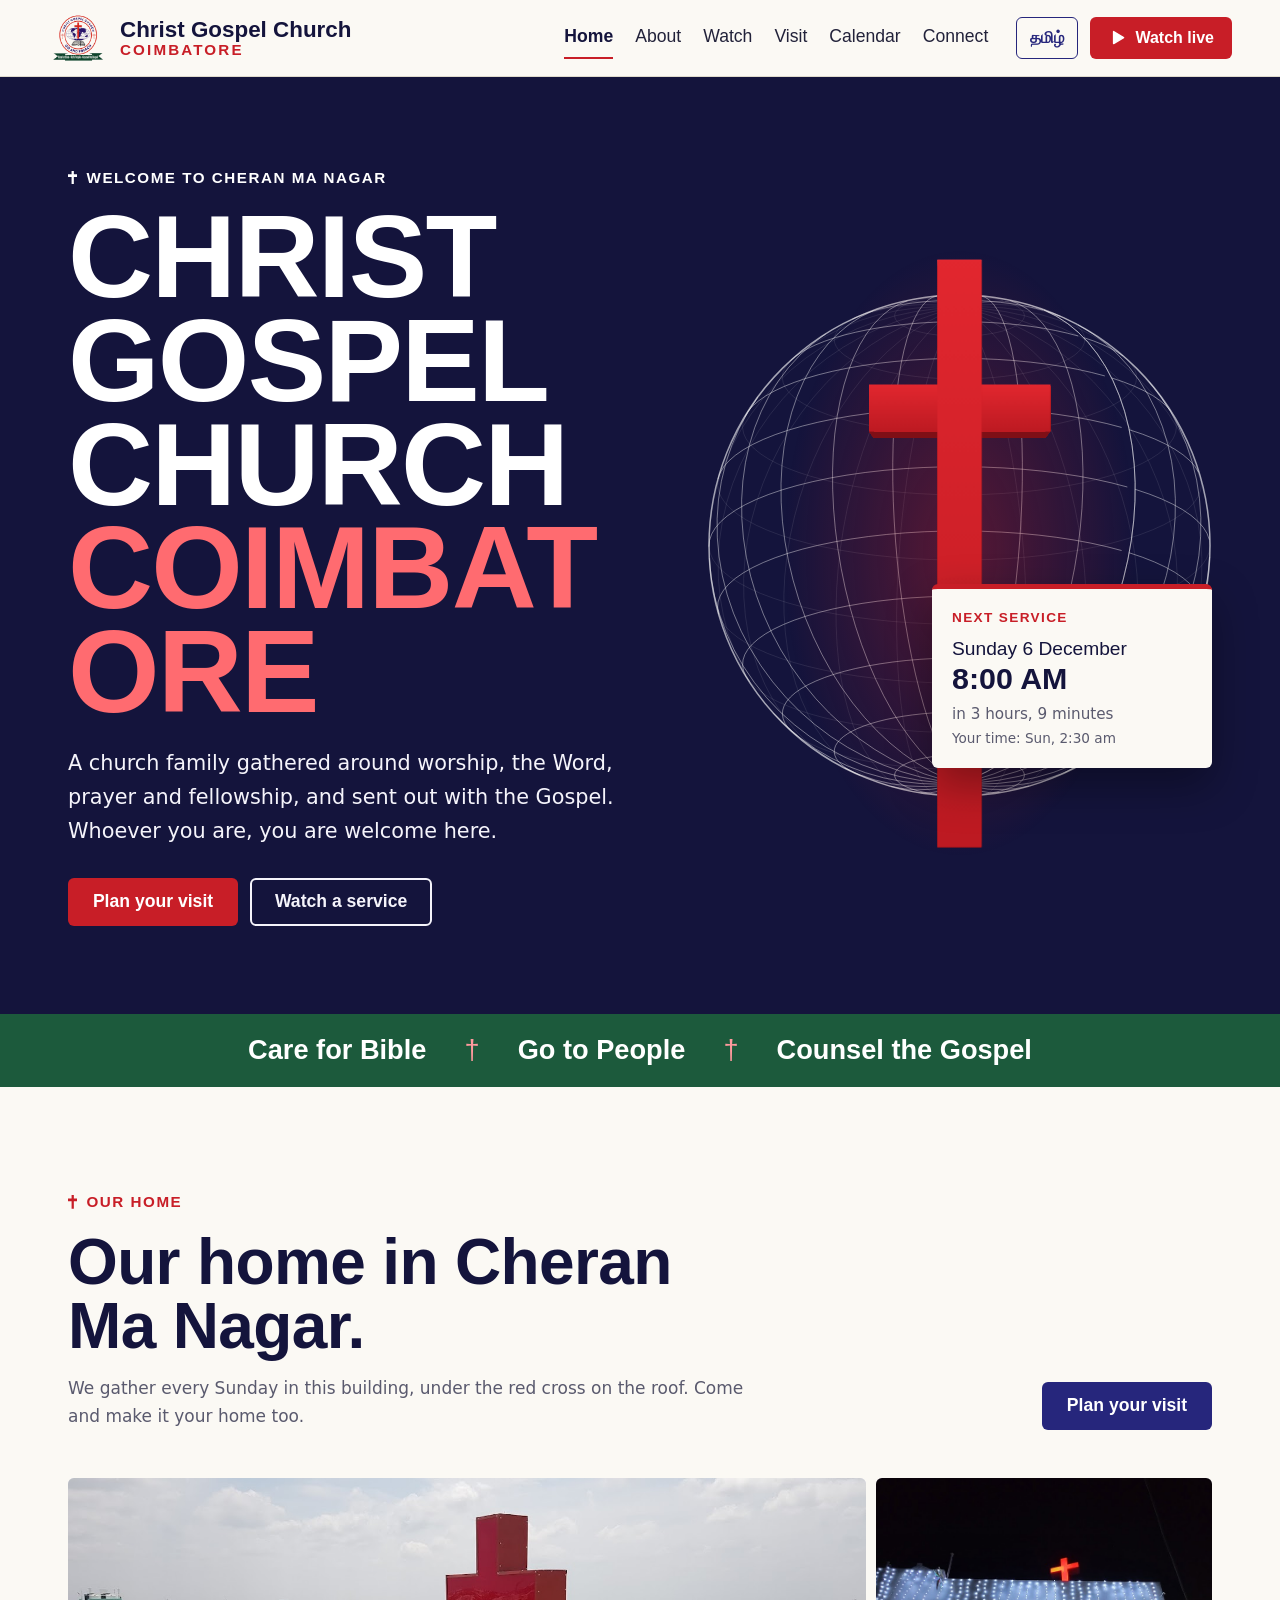
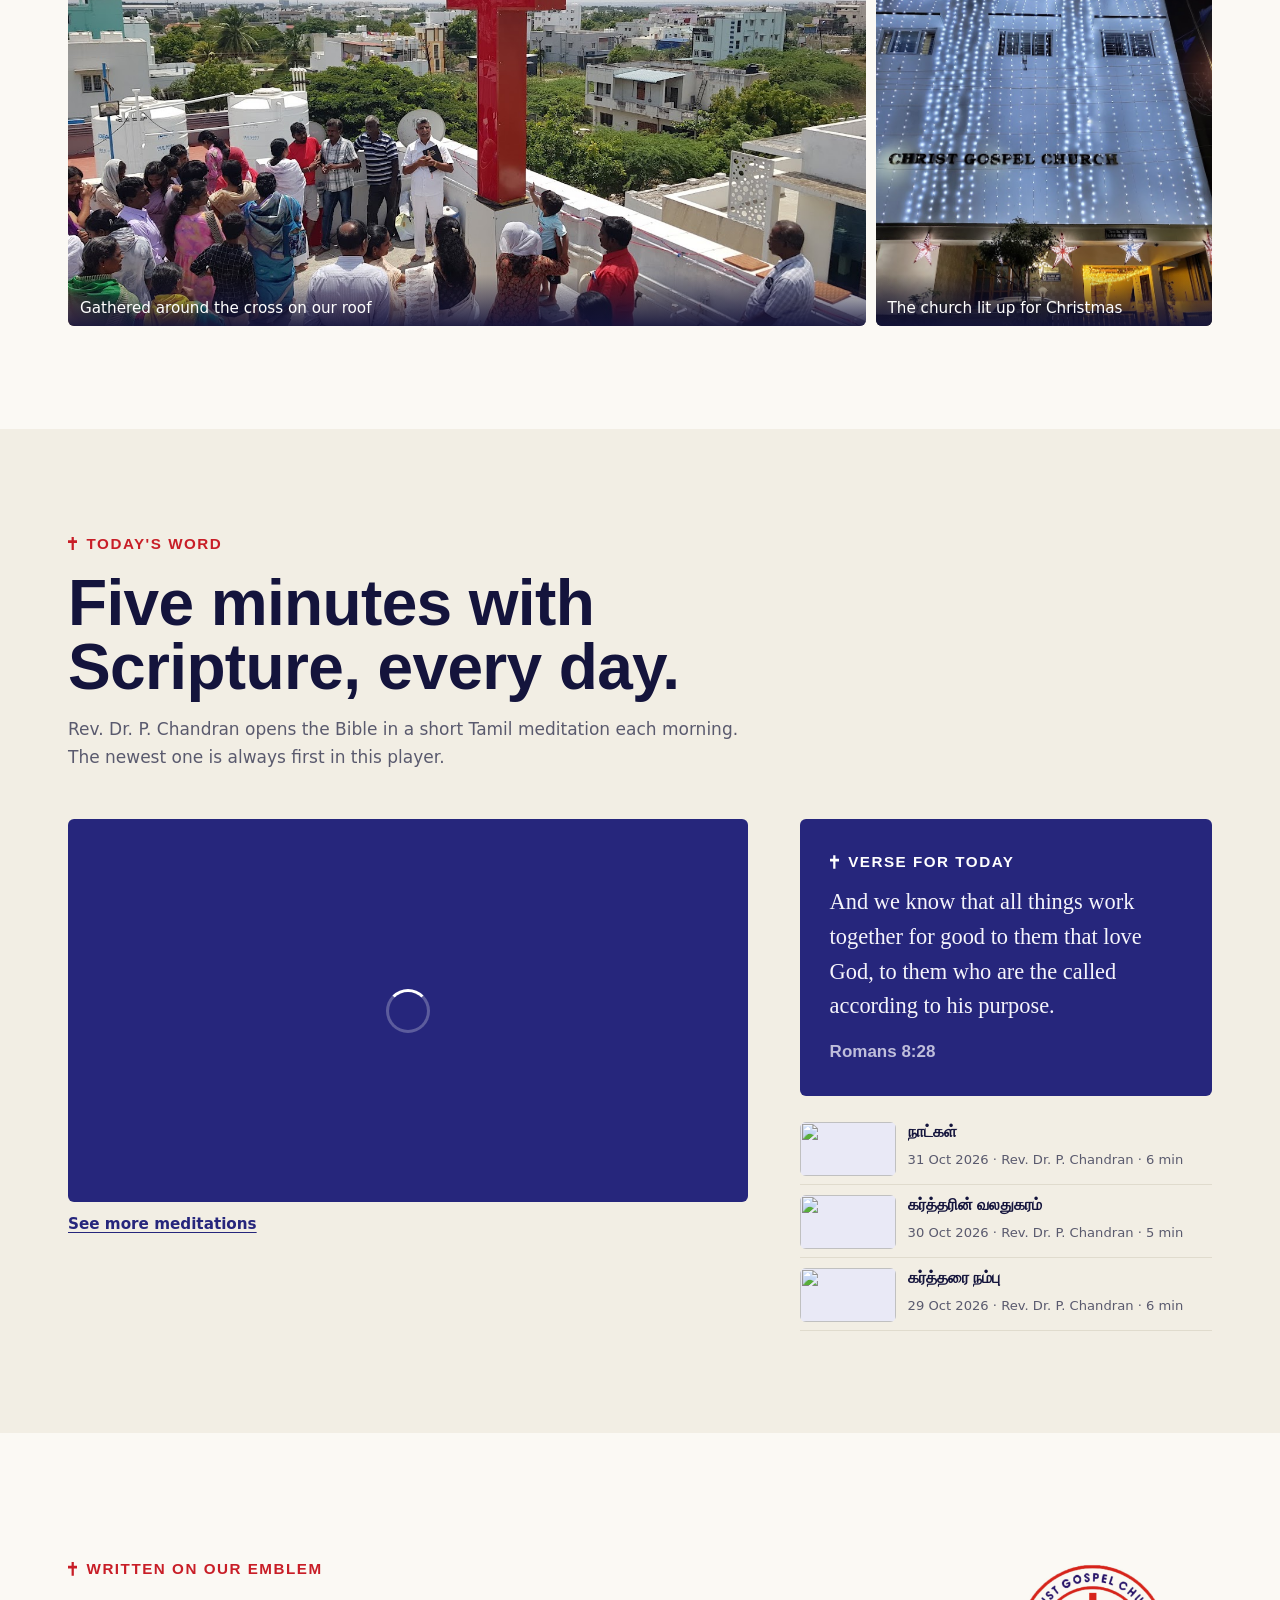
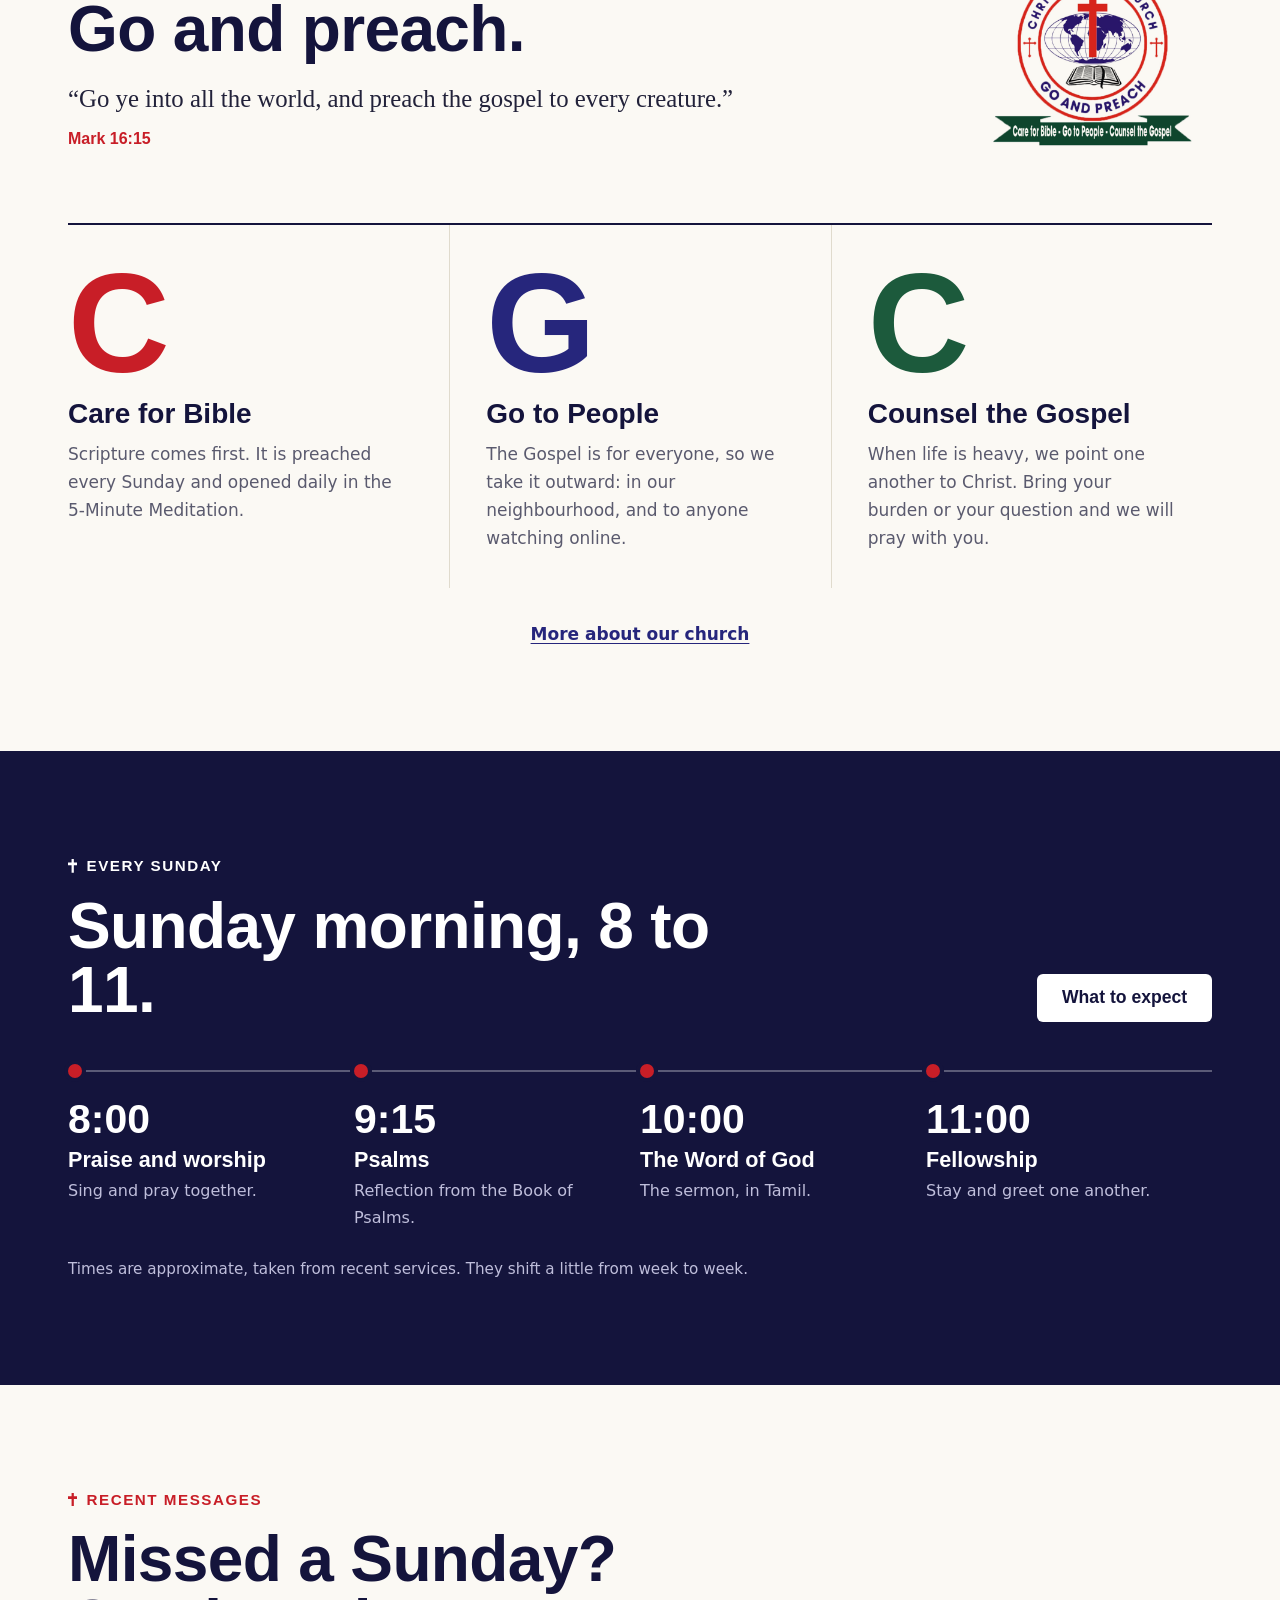
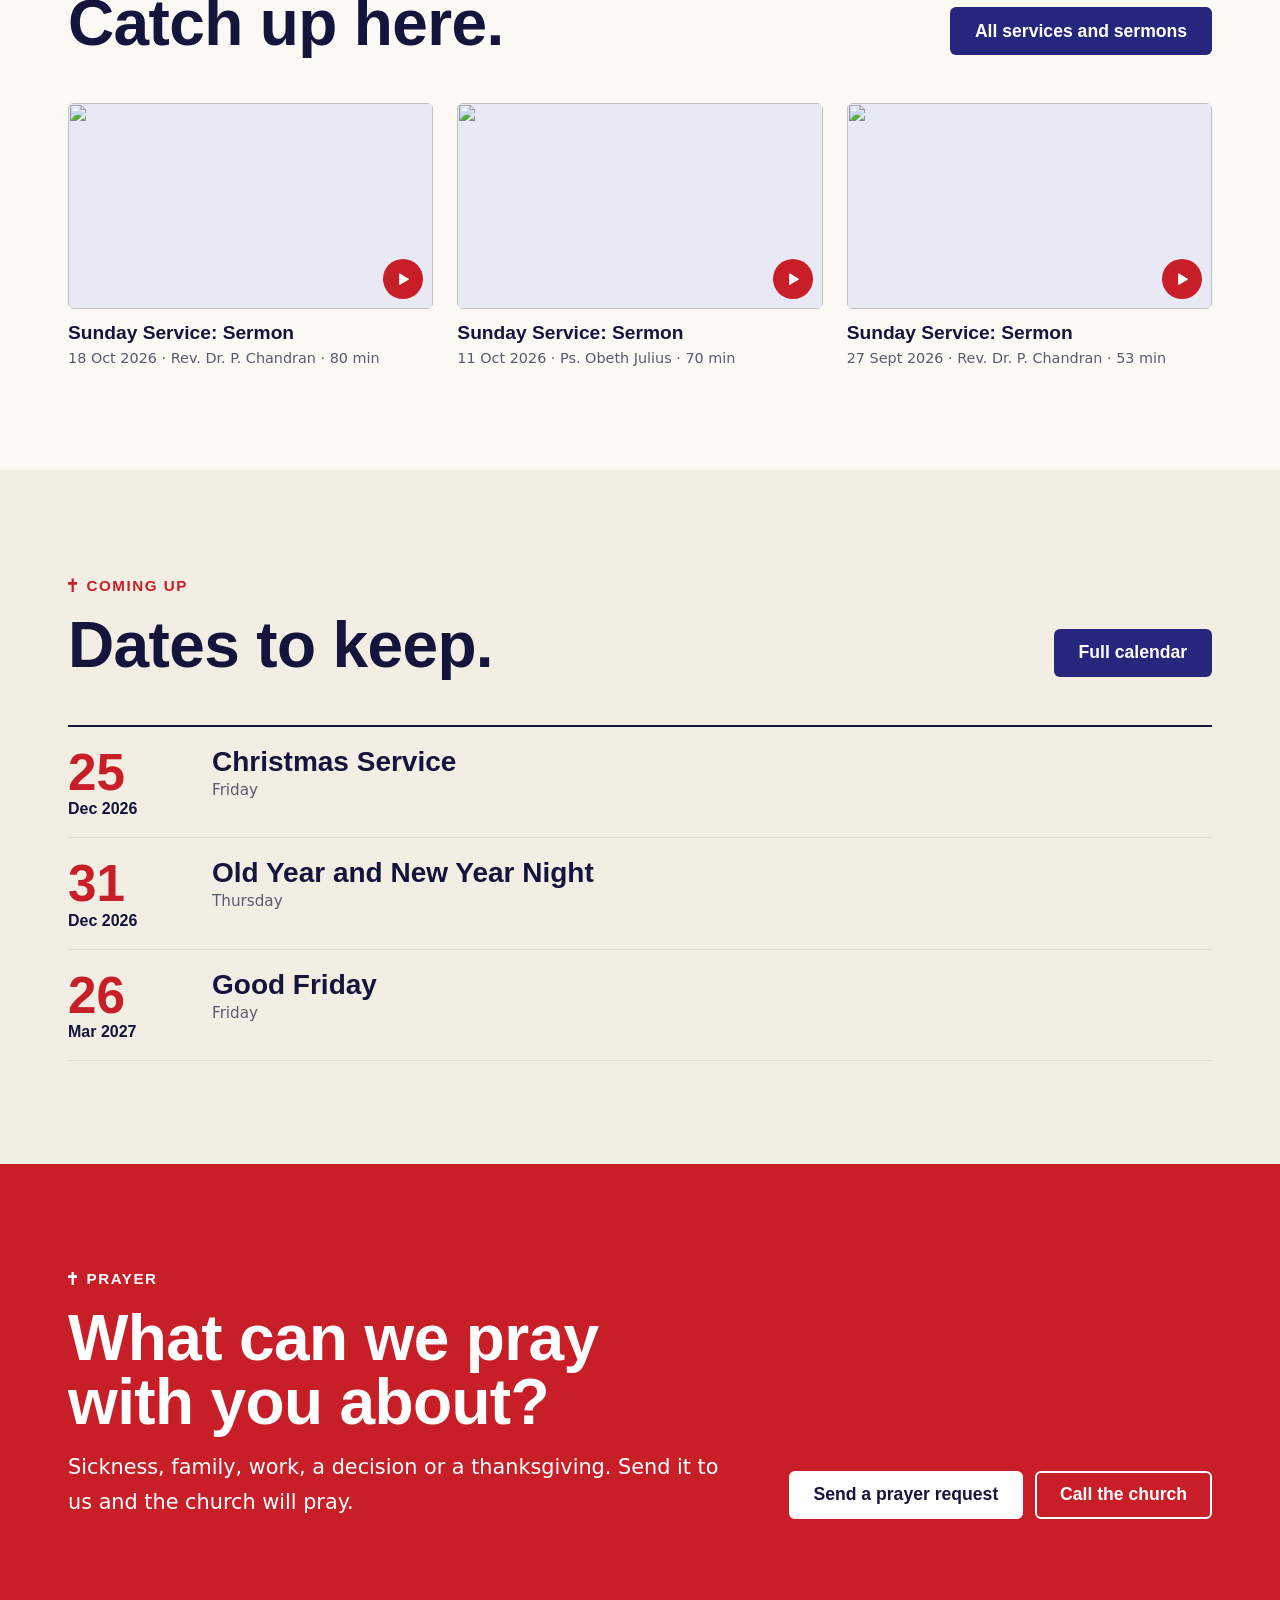
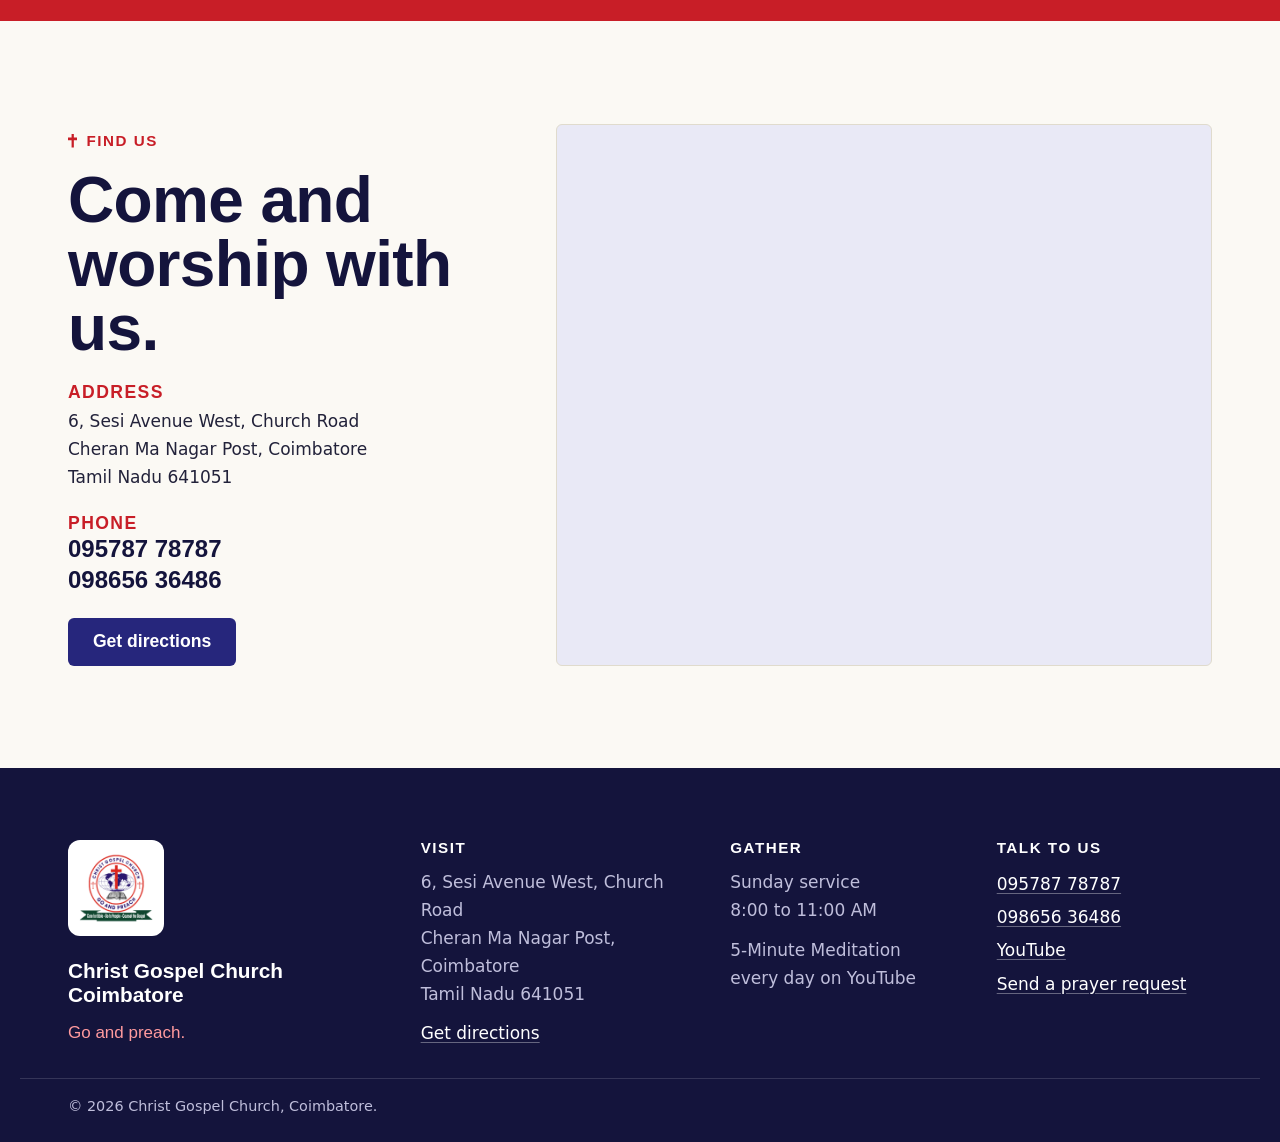
==== commit 9773fa93: "Add rotating 3D cross to the home page Build the hero cross from two solid beams that turn slowly li" ====
--- a/index.html
+++ b/index.html
@@ -62,7 +62,12 @@
         <div class="hero-art">
           <div class="globe-wrap" aria-hidden="true">
             <canvas id="globe"></canvas>
-            <div class="hero-cross"></div>
+            <div class="hero-cross">
+              <div class="cross-spin">
+                <div class="beam beam-post"><i></i><i></i><i></i><i></i><i></i><i></i></div>
+                <div class="beam beam-arm"><i></i><i></i><i></i><i></i><i></i><i></i></div>
+              </div>
+            </div>
           </div>
           <aside class="status-card" data-service-status aria-live="polite">
             <p class="status-label">Sunday service</p>
--- a/assets/css/styles.css
+++ b/assets/css/styles.css
@@ -155,10 +155,26 @@
 .hero .lede { margin-top: 1.4rem; color: var(--on-dark); max-width: 31em; }
 .hero .btn-row { margin-top: 1.8rem; }
 .hero-art { position: relative; z-index: 1; display: grid; place-items: center; }
-.globe-wrap { position: relative; width: min(100%, 520px); aspect-ratio: 1; }
+.globe-wrap { position: relative; width: min(100%, 520px); aspect-ratio: 1; container-type: inline-size; }
 .globe-wrap canvas { width: 100%; height: 100%; }
-.hero-cross { position: absolute; left: 50%; top: -5%; bottom: -8%; width: 8.5%; transform: translateX(-50%); background: var(--red); box-shadow: 0 0 60px rgba(200, 30, 39, .45); }
-.hero-cross::after { content: ''; position: absolute; left: 50%; top: 21%; width: 410%; height: 8%; min-height: 0; transform: translateX(-50%); background: var(--red); }
+/* The rotating cross from the church roof, built as two solid beams. */
+.hero-cross { position: absolute; inset: -5cqw 0 -8cqw; perspective: 150cqw; pointer-events: none; }
+.hero-cross::before { content: ''; position: absolute; left: 50%; top: 50%; width: 70cqw; height: 120cqw; transform: translate(-50%, -50%); background: radial-gradient(closest-side, rgba(200, 30, 39, .38), transparent); }
+.cross-spin { position: absolute; inset: 0; transform-style: preserve-3d; animation: cross-spin 12s linear infinite; }
+@keyframes cross-spin { to { transform: rotateY(360deg); } }
+.beam { position: absolute; left: 50%; top: var(--y); width: var(--w); height: var(--h); margin-left: calc(var(--w) / -2); transform-style: preserve-3d; }
+.beam-post { --w: 8.5cqw; --h: 113cqw; --d: 8.5cqw; --y: 0cqw; }
+.beam-arm { --w: 35cqw; --h: 9cqw; --d: 8cqw; --y: 24cqw; }
+.beam i { position: absolute; display: block; }
+.beam i:nth-child(1), .beam i:nth-child(2) { inset: 0; background: linear-gradient(#e2272f, #bd1a22); }
+.beam i:nth-child(1) { transform: translateZ(calc(var(--d) / 2)); }
+.beam i:nth-child(2) { transform: rotateY(180deg) translateZ(calc(var(--d) / 2)); }
+.beam i:nth-child(3), .beam i:nth-child(4) { top: 0; bottom: 0; left: calc((var(--w) - var(--d)) / 2); width: var(--d); background: linear-gradient(#a3161e, #7f0f16); }
+.beam i:nth-child(3) { transform: rotateY(90deg) translateZ(calc(var(--w) / 2)); }
+.beam i:nth-child(4) { transform: rotateY(-90deg) translateZ(calc(var(--w) / 2)); }
+.beam i:nth-child(5), .beam i:nth-child(6) { left: 0; right: 0; top: calc((var(--h) - var(--d)) / 2); height: var(--d); }
+.beam i:nth-child(5) { background: #ef4e56; transform: rotateX(90deg) translateZ(calc(var(--h) / 2)); }
+.beam i:nth-child(6) { background: #7f0f16; transform: rotateX(-90deg) translateZ(calc(var(--h) / 2)); }
 .status-card { position: absolute; right: 0; bottom: 6%; width: min(280px, 62%); padding: 18px 20px; background: var(--paper); color: var(--text); border-radius: var(--radius); border-top: 5px solid var(--red); box-shadow: 0 18px 44px rgba(0, 0, 0, .35); z-index: 3; }
 .status-label { font-family: var(--font-display); font-weight: 600; font-size: .85rem; letter-spacing: .1em; text-transform: uppercase; color: var(--red); display: flex; align-items: center; gap: .5em; }
 html[lang='ta'] .status-label { letter-spacing: 0; font-size: 1rem; }
@@ -170,11 +186,9 @@
 .pulse { width: .7em; height: .7em; border-radius: 50%; background: var(--red); animation: pulse 1.6s infinite; }
 @keyframes pulse { 0% { box-shadow: 0 0 0 0 rgba(200, 30, 39, .55); } 70% { box-shadow: 0 0 0 10px rgba(200, 30, 39, 0); } 100% { box-shadow: 0 0 0 0 rgba(200, 30, 39, 0); } }
 @media (max-width: 860px) {
-  .hero-inner { grid-template-columns: minmax(0, 1fr); min-height: 0; padding-bottom: 28px; }
-  .hero-art { display: block; }
-  .globe-wrap { position: absolute; width: 118%; max-width: 620px; left: 34%; top: 12px; opacity: .3; pointer-events: none; }
-  .hero-art { position: static; }
-  .hero-cross { display: none; }
+  .hero-inner { grid-template-columns: minmax(0, 1fr); gap: 20px; min-height: 0; padding-block: 32px 28px; }
+  .hero-art { display: contents; }
+  .globe-wrap { order: -1; justify-self: center; width: min(48vw, 210px); margin-bottom: 18px; }
   .status-card { position: relative; inset: auto; width: 100%; max-width: 420px; }
 }
 
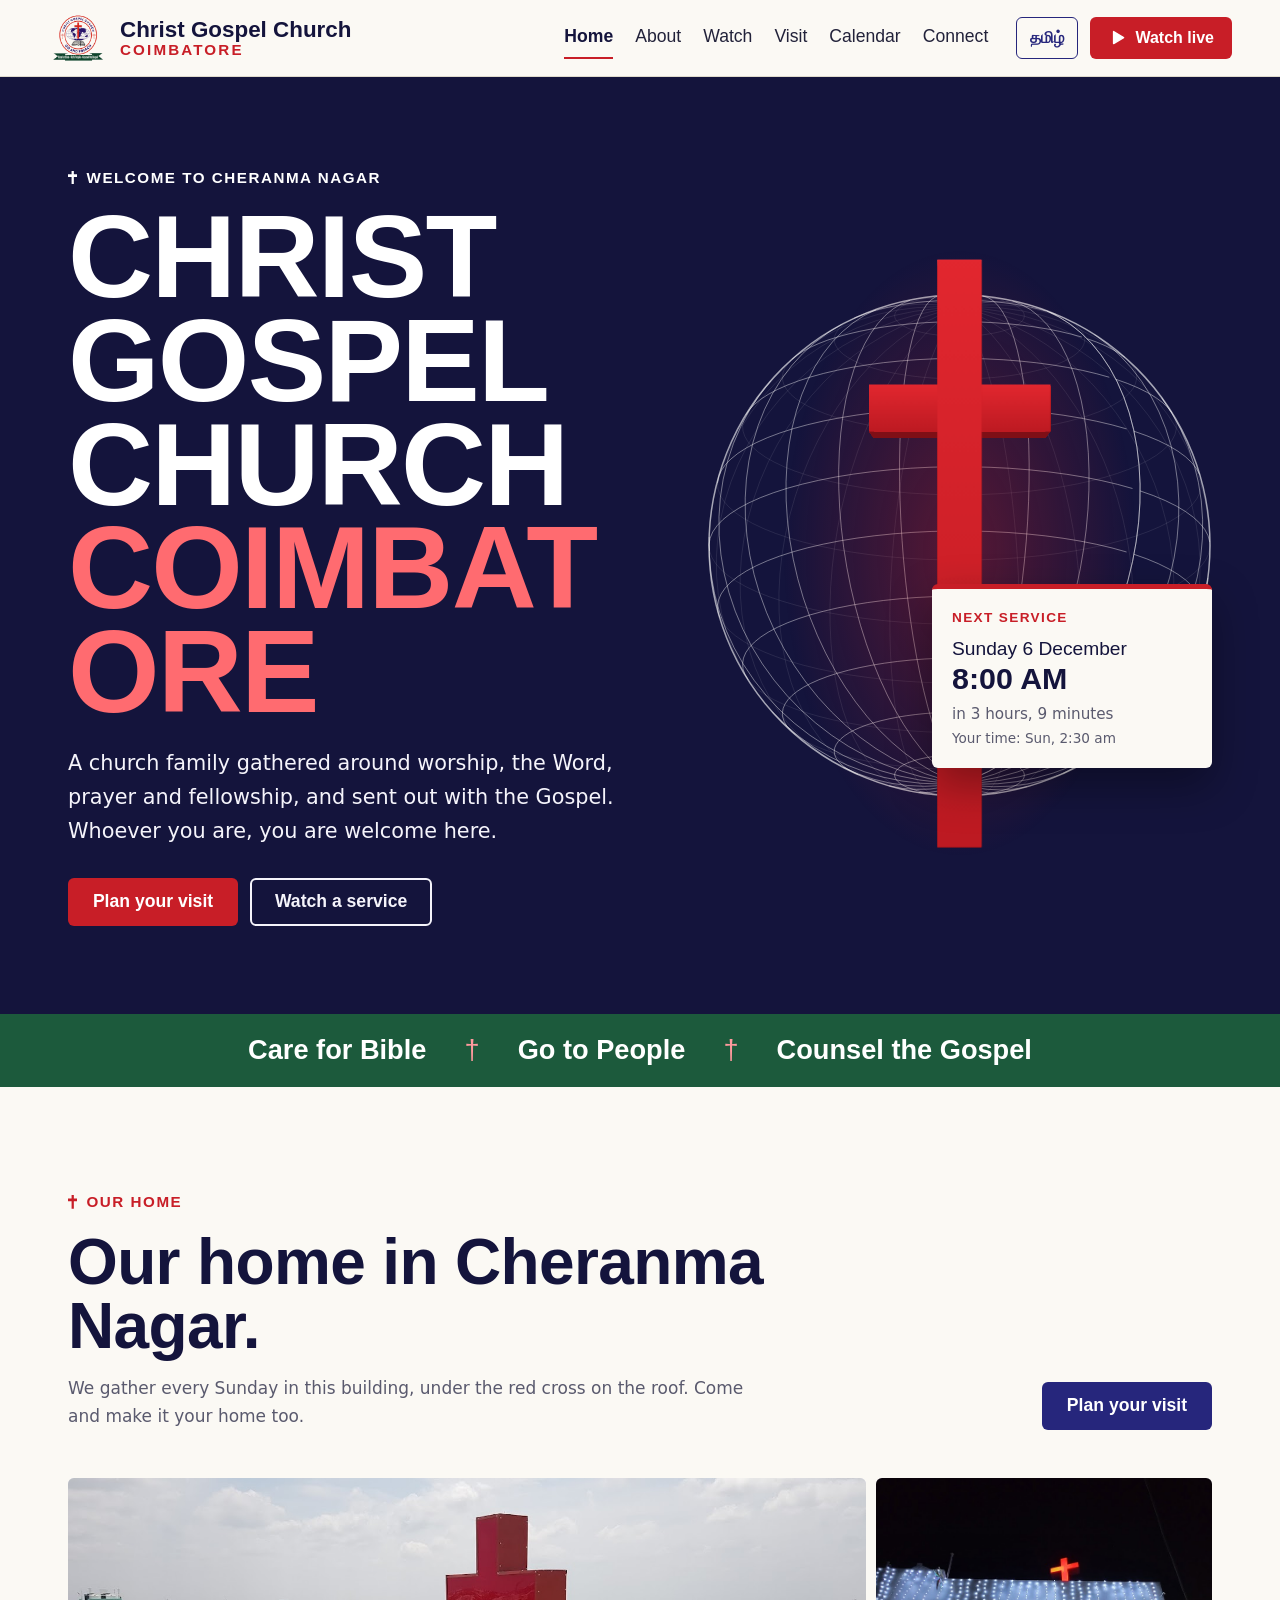
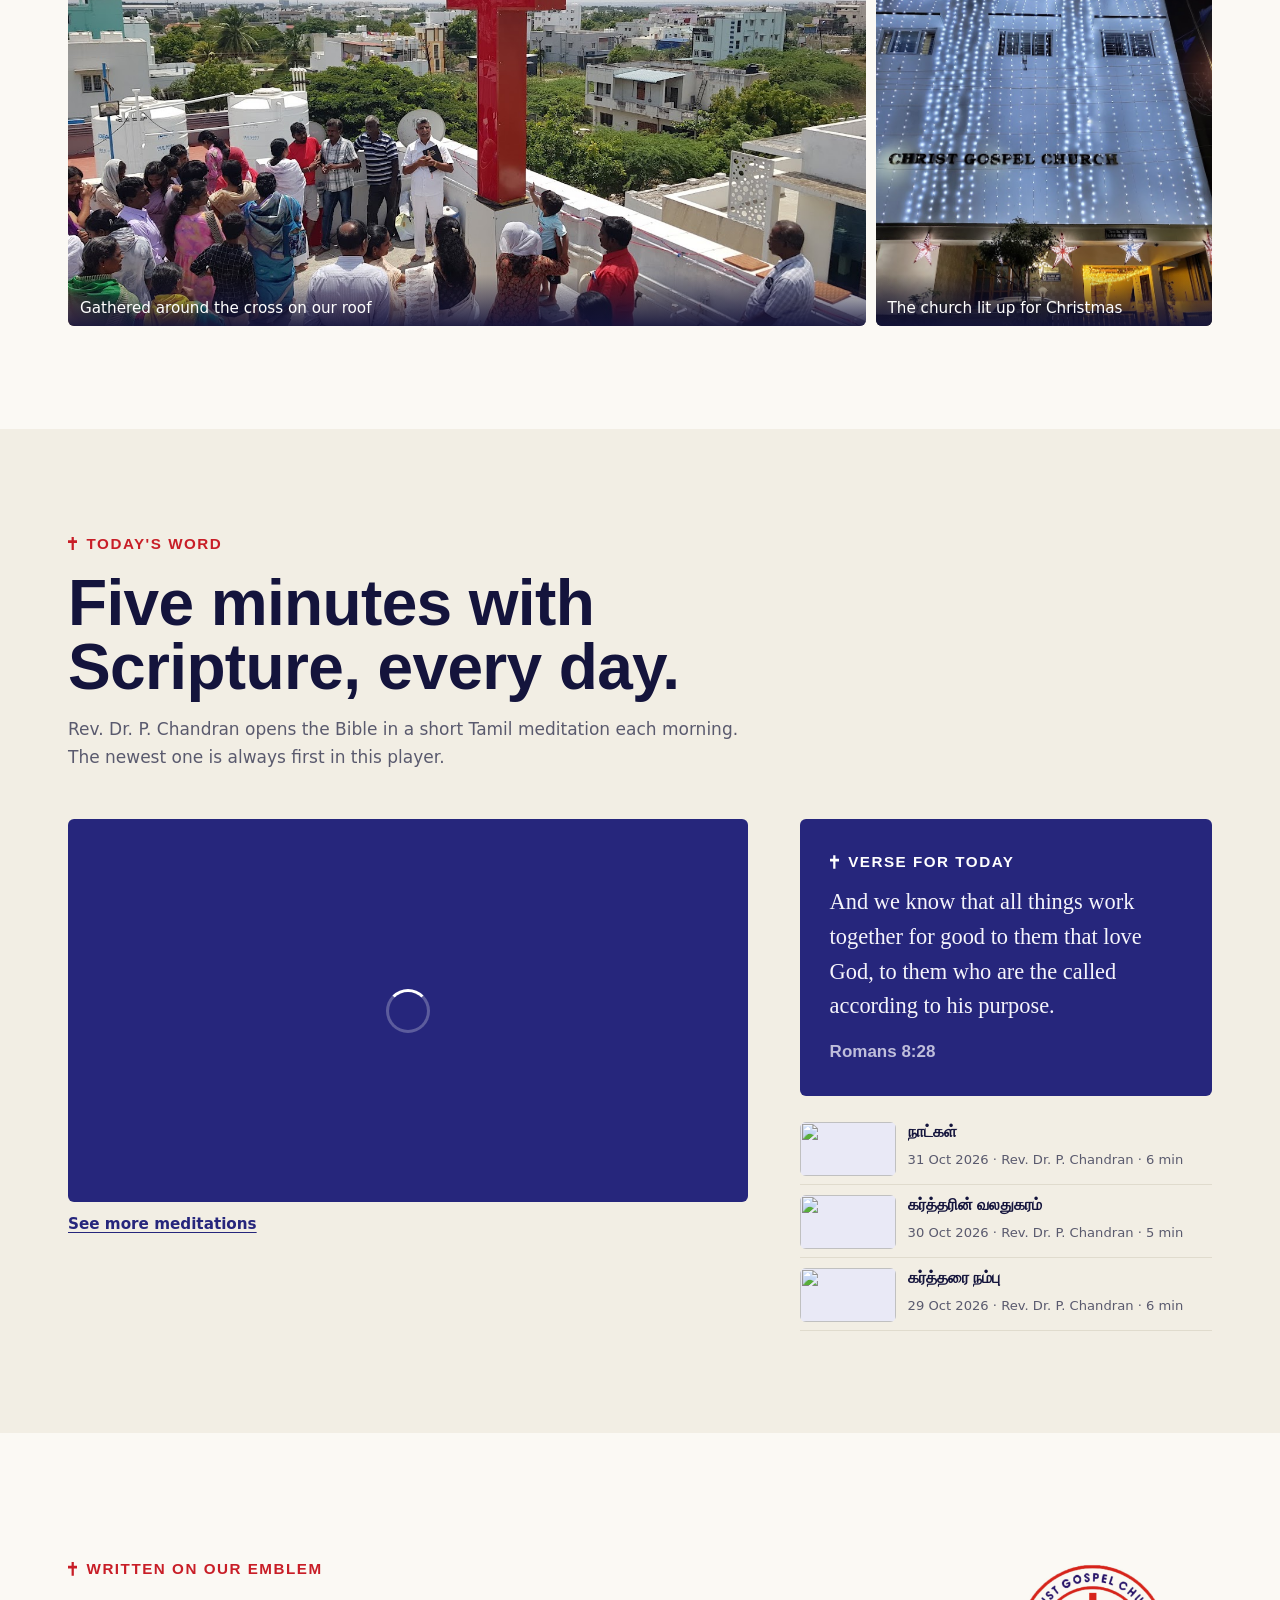
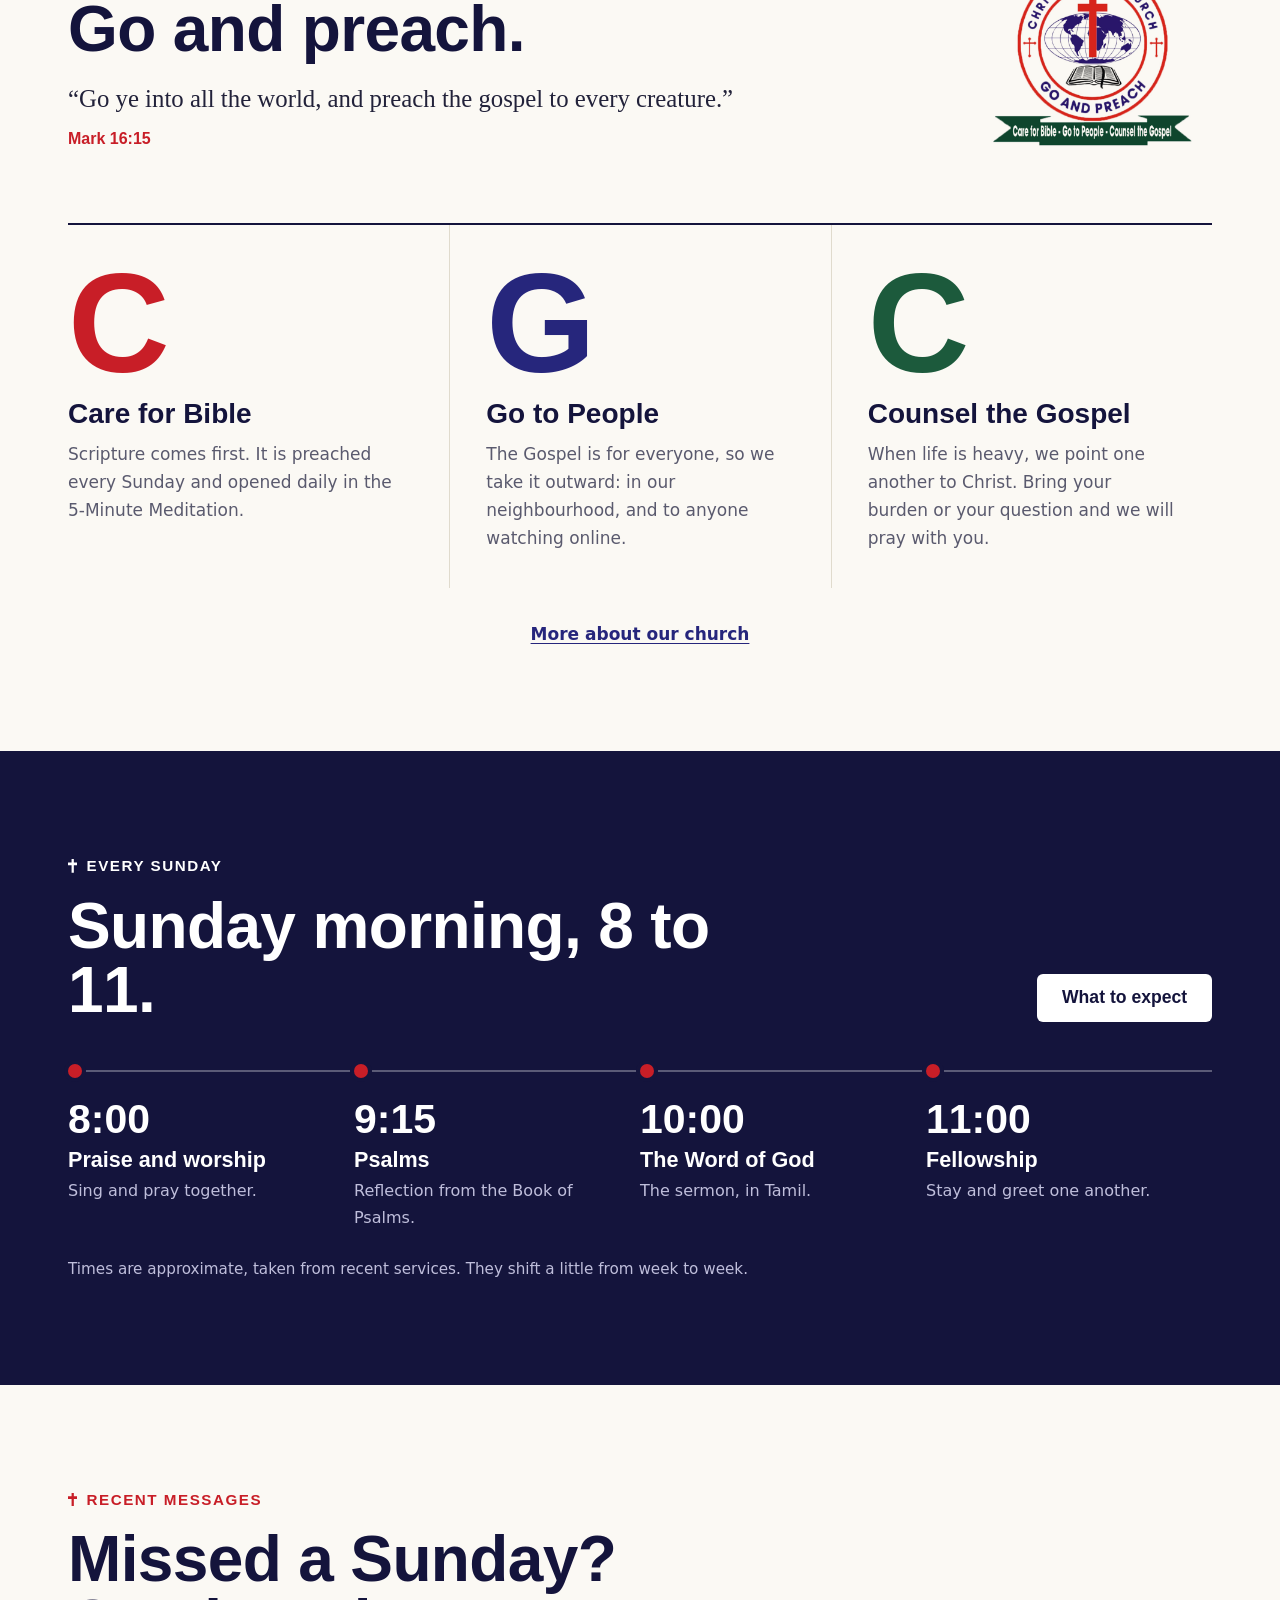
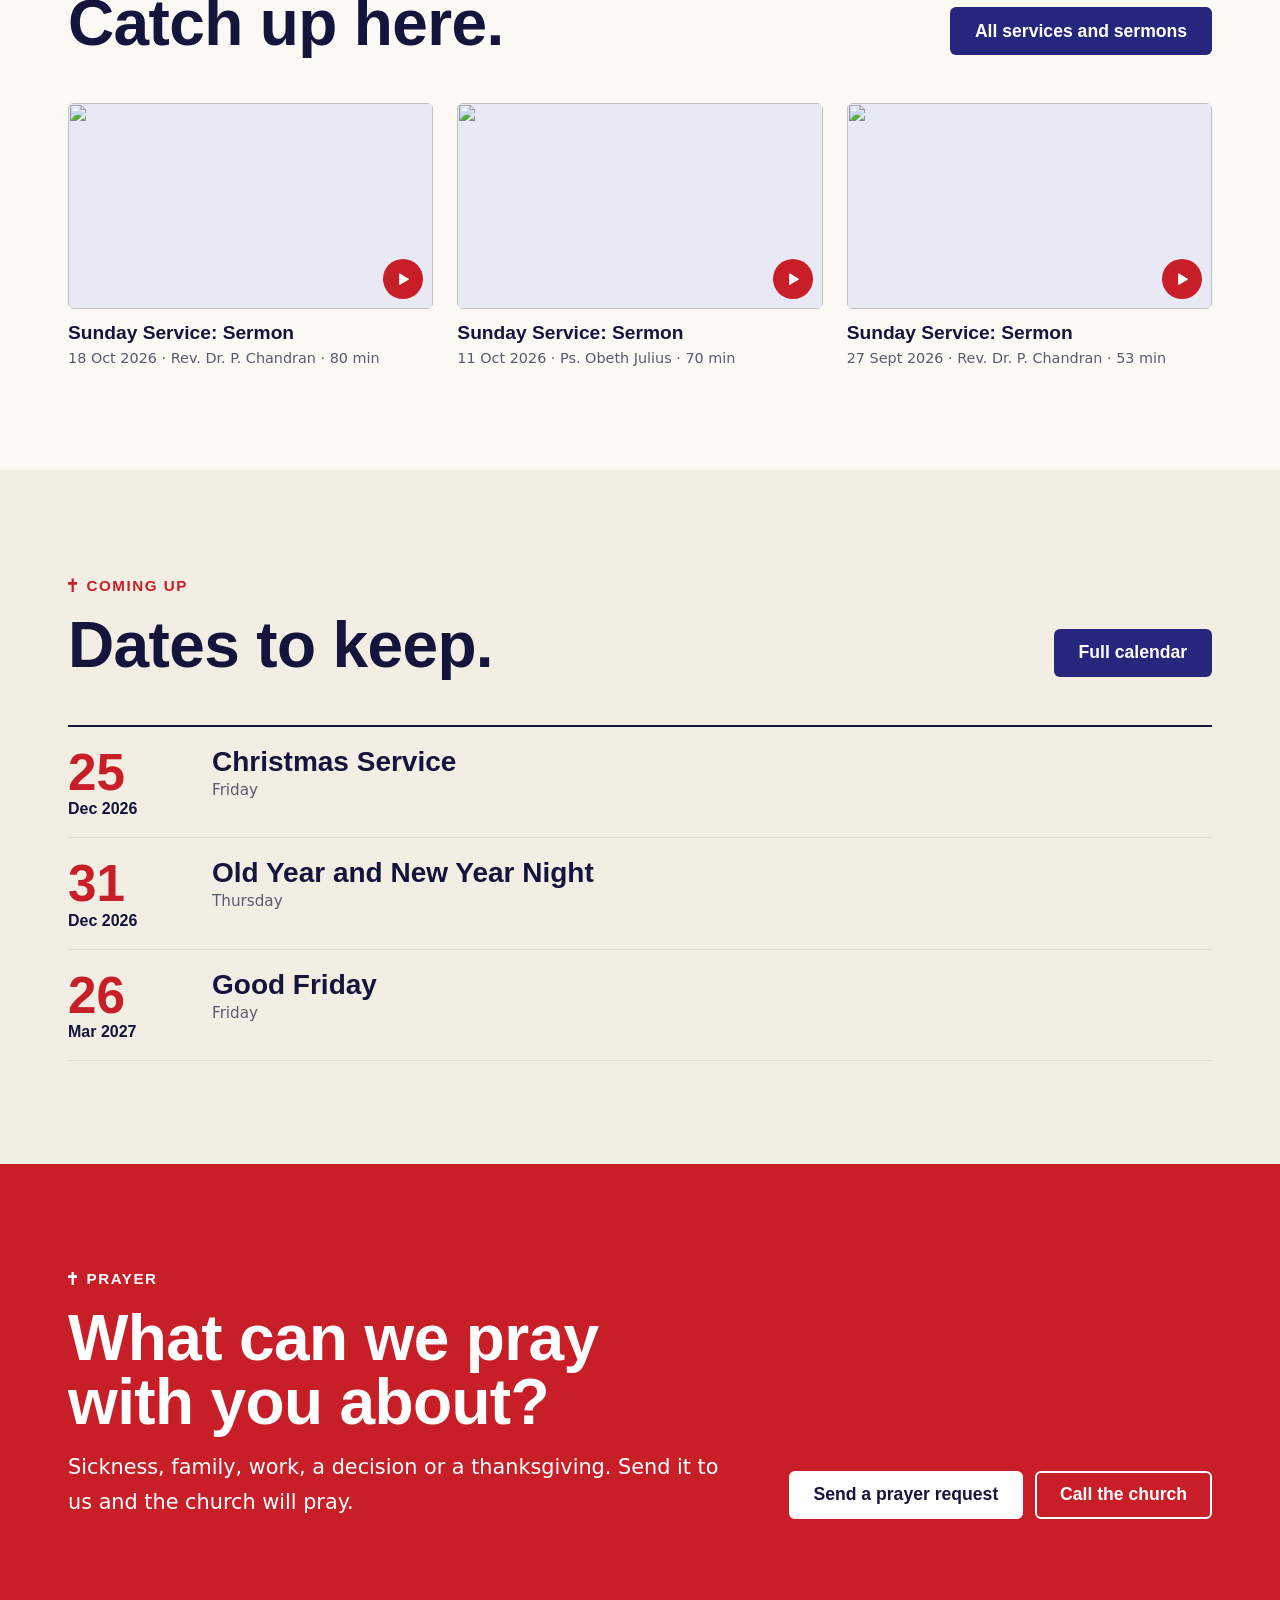
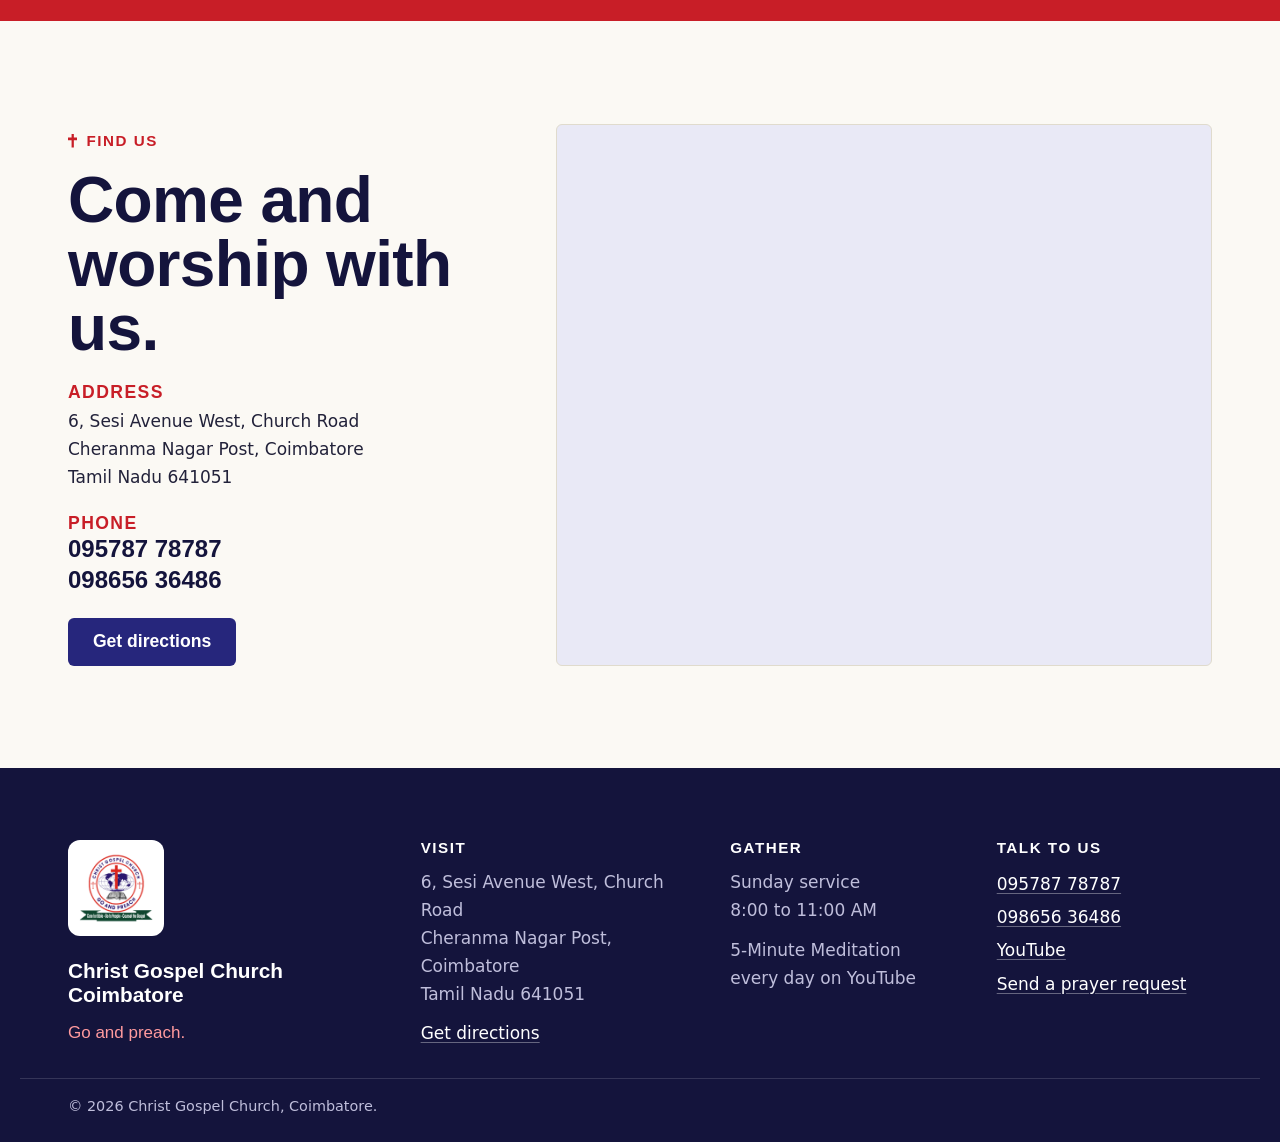
==== commit e4747a2c: "Spell the area name as Cheranma Co-Authored-By: Claude Opus 5.5 <noreply@anthropic.com>" ====
--- a/index.html
+++ b/index.html
@@ -4,12 +4,12 @@
   <meta charset="utf-8">
   <meta name="viewport" content="width=device-width, initial-scale=1">
   <title>Christ Gospel Church, Coimbatore | Sunday worship, 8 to 11 AM</title>
-  <meta name="description" content="Christ Gospel Church in Cheran Ma Nagar, Coimbatore. Sunday worship 8 to 11 AM, a daily 5-minute meditation with Rev. Dr. P. Chandran, and services live on YouTube.">
+  <meta name="description" content="Christ Gospel Church in Cheranma Nagar, Coimbatore. Sunday worship 8 to 11 AM, a daily 5-minute meditation with Rev. Dr. P. Chandran, and services live on YouTube.">
   <meta name="theme-color" content="#14143c">
   <meta property="og:type" content="website">
   <meta property="og:url" content="https://ragapriyaa.github.io/christ-gospel-church-website/">
   <meta property="og:title" content="Christ Gospel Church, Coimbatore">
-  <meta property="og:description" content="Sunday worship 8 to 11 AM in Cheran Ma Nagar. Worship, the Word, prayer and fellowship. All are welcome.">
+  <meta property="og:description" content="Sunday worship 8 to 11 AM in Cheranma Nagar. Worship, the Word, prayer and fellowship. All are welcome.">
   <meta property="og:image" content="https://ragapriyaa.github.io/christ-gospel-church-website/assets/img/logo.jpg">
   <link rel="icon" href="assets/img/emblem.svg" type="image/svg+xml">
   <link rel="preconnect" href="https://fonts.googleapis.com">
@@ -26,7 +26,7 @@
     "telephone": ["+919578778787", "+919865636486"],
     "address": {
       "@type": "PostalAddress",
-      "streetAddress": "6, Sesi Avenue West, Church Road, Cheran Ma Nagar Post",
+      "streetAddress": "6, Sesi Avenue West, Church Road, Cheranma Nagar Post",
       "addressLocality": "Coimbatore",
       "addressRegion": "Tamil Nadu",
       "postalCode": "641051",
@@ -51,7 +51,7 @@
     <section class="hero on-dark">
       <div class="wrap hero-inner">
         <div class="hero-copy">
-          <p class="kicker" data-i18n="home.kicker">Welcome to Cheran Ma Nagar</p>
+          <p class="kicker" data-i18n="home.kicker">Welcome to Cheranma Nagar</p>
           <h1>Christ Gospel Church <span>Coimbatore</span></h1>
           <p class="lede" data-i18n="home.lede">A church family gathered around worship, the Word, prayer and fellowship, and sent out with the Gospel. Whoever you are, you are welcome here.</p>
           <div class="btn-row">
@@ -90,7 +90,7 @@
         <div class="section-head">
           <div>
             <p class="kicker" data-i18n="home.placeKicker">Our home</p>
-            <h2 data-i18n="home.placeTitle">Our home in Cheran Ma Nagar.</h2>
+            <h2 data-i18n="home.placeTitle">Our home in Cheranma Nagar.</h2>
             <p data-i18n="home.placeBody">We gather every Sunday in this building, under the red cross on the roof. Come and make it your home too.</p>
           </div>
           <a class="btn btn-indigo" href="visit.html" data-i18n="home.ctaVisit">Plan your visit</a>
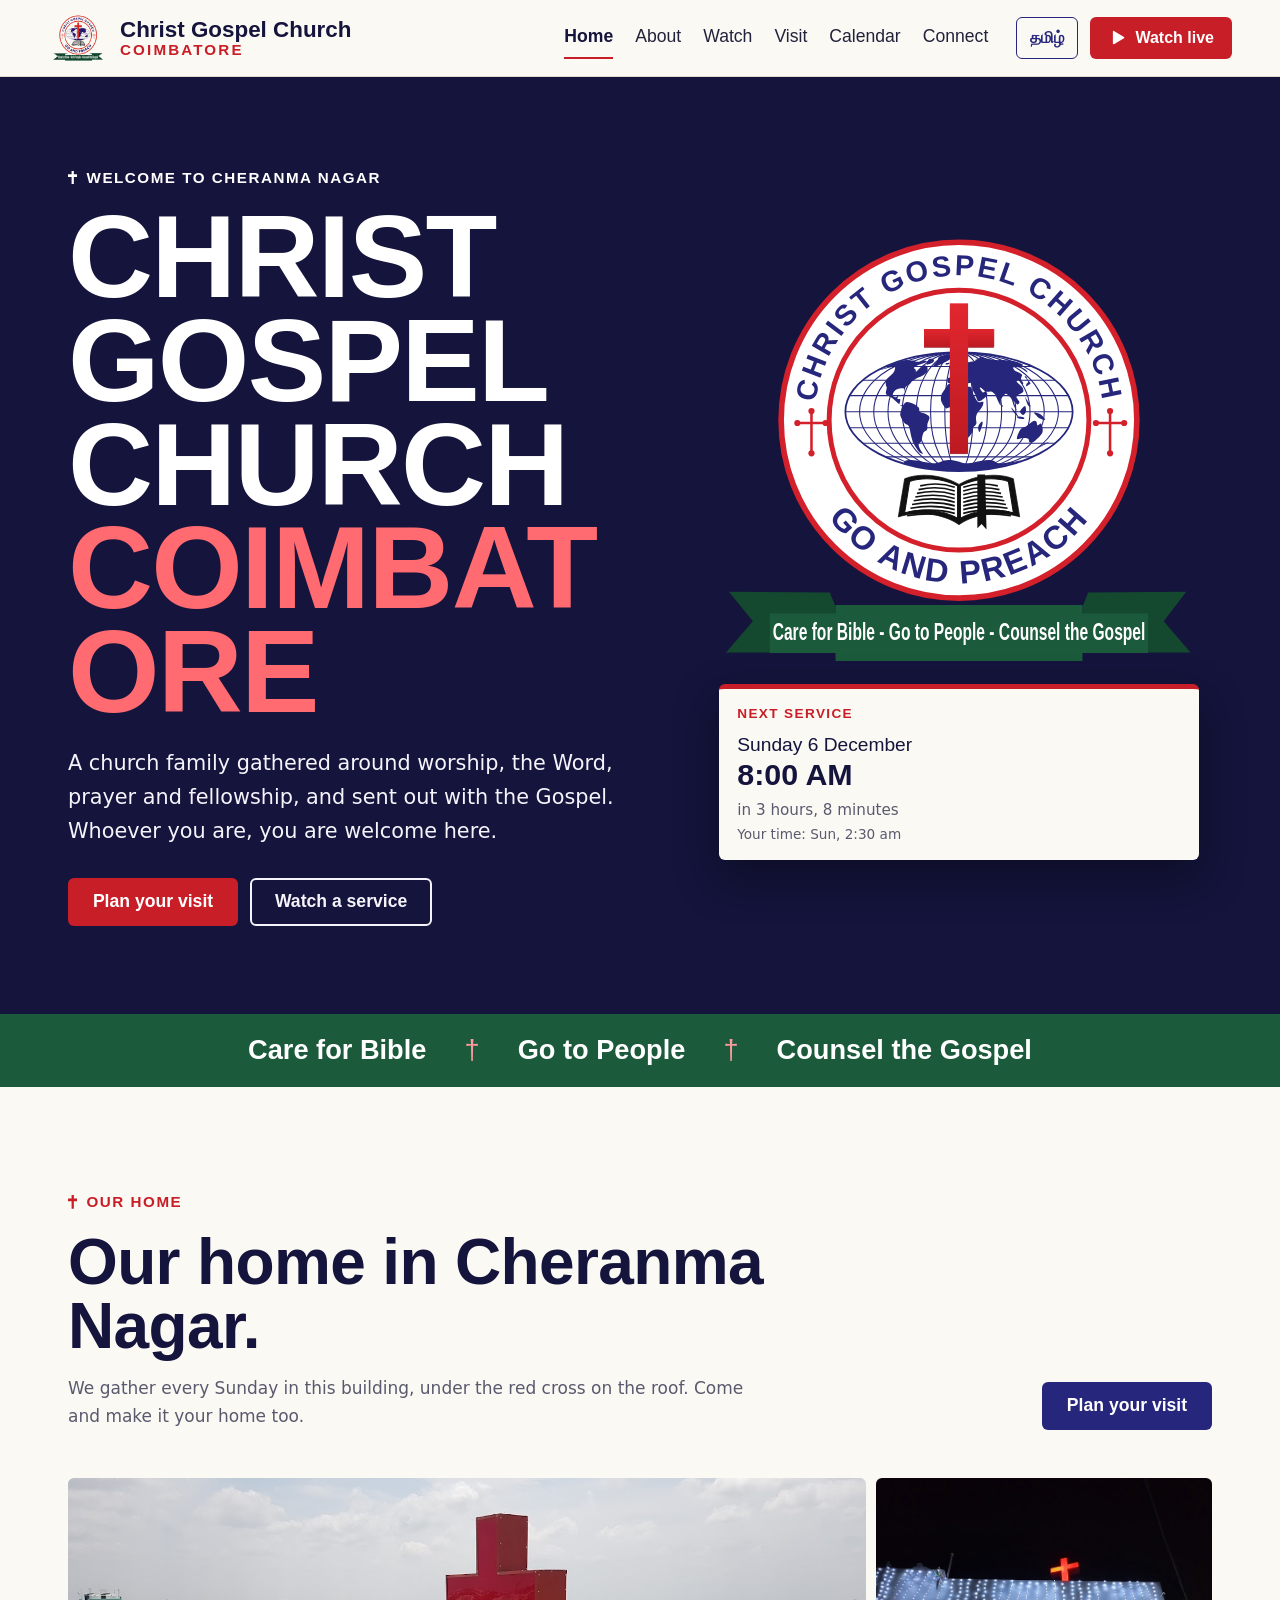
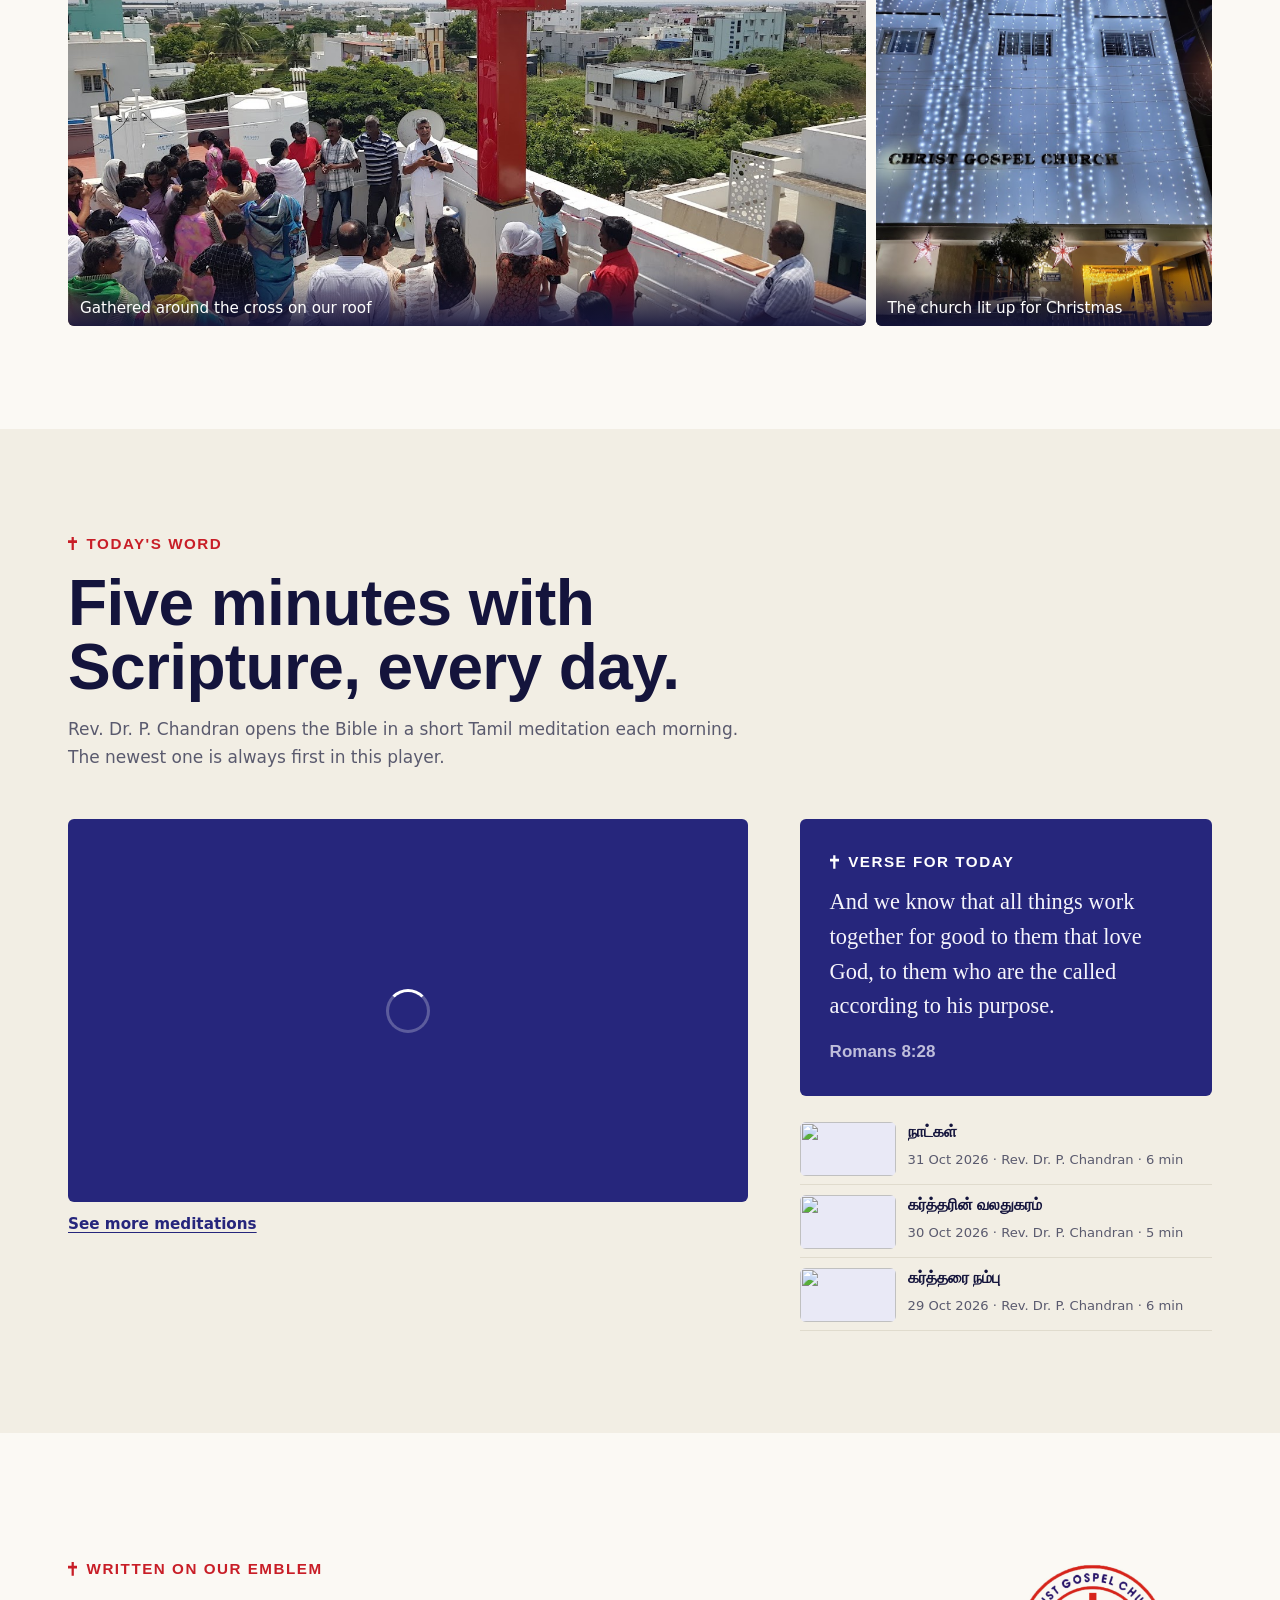
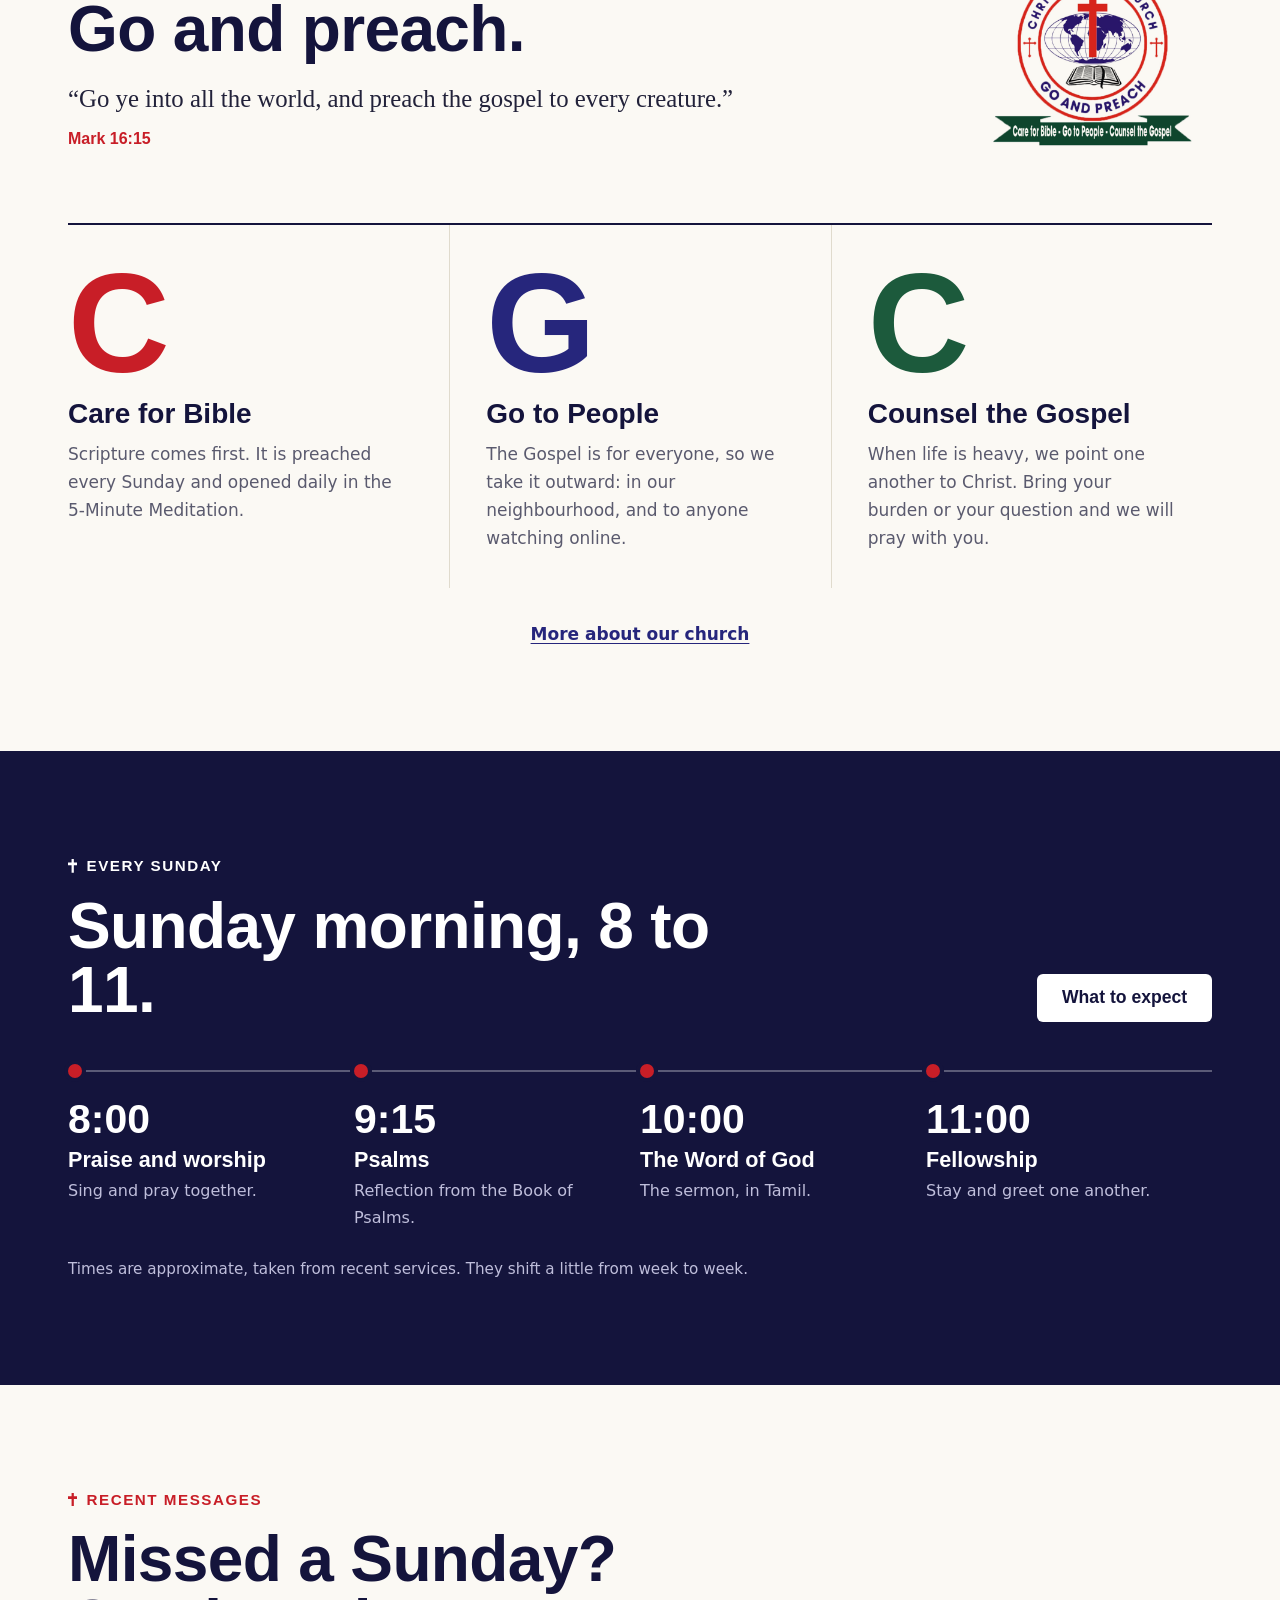
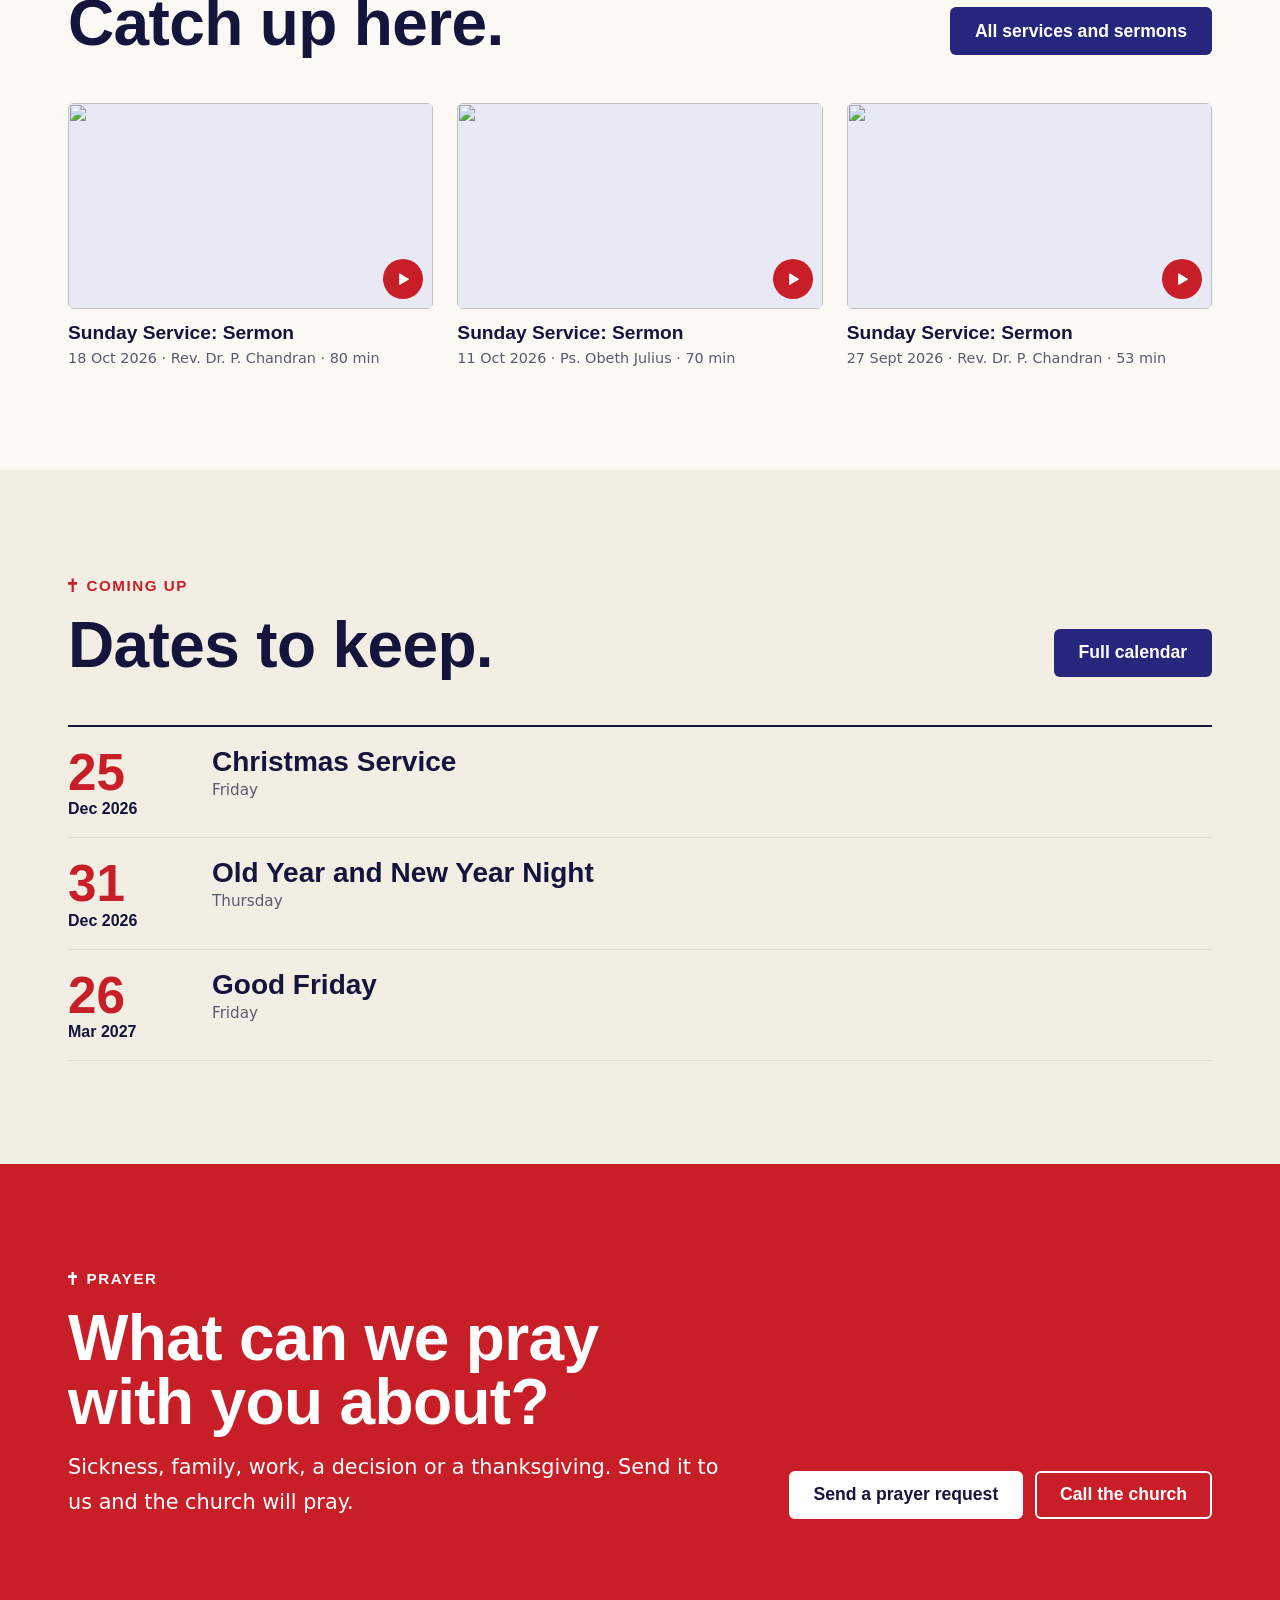
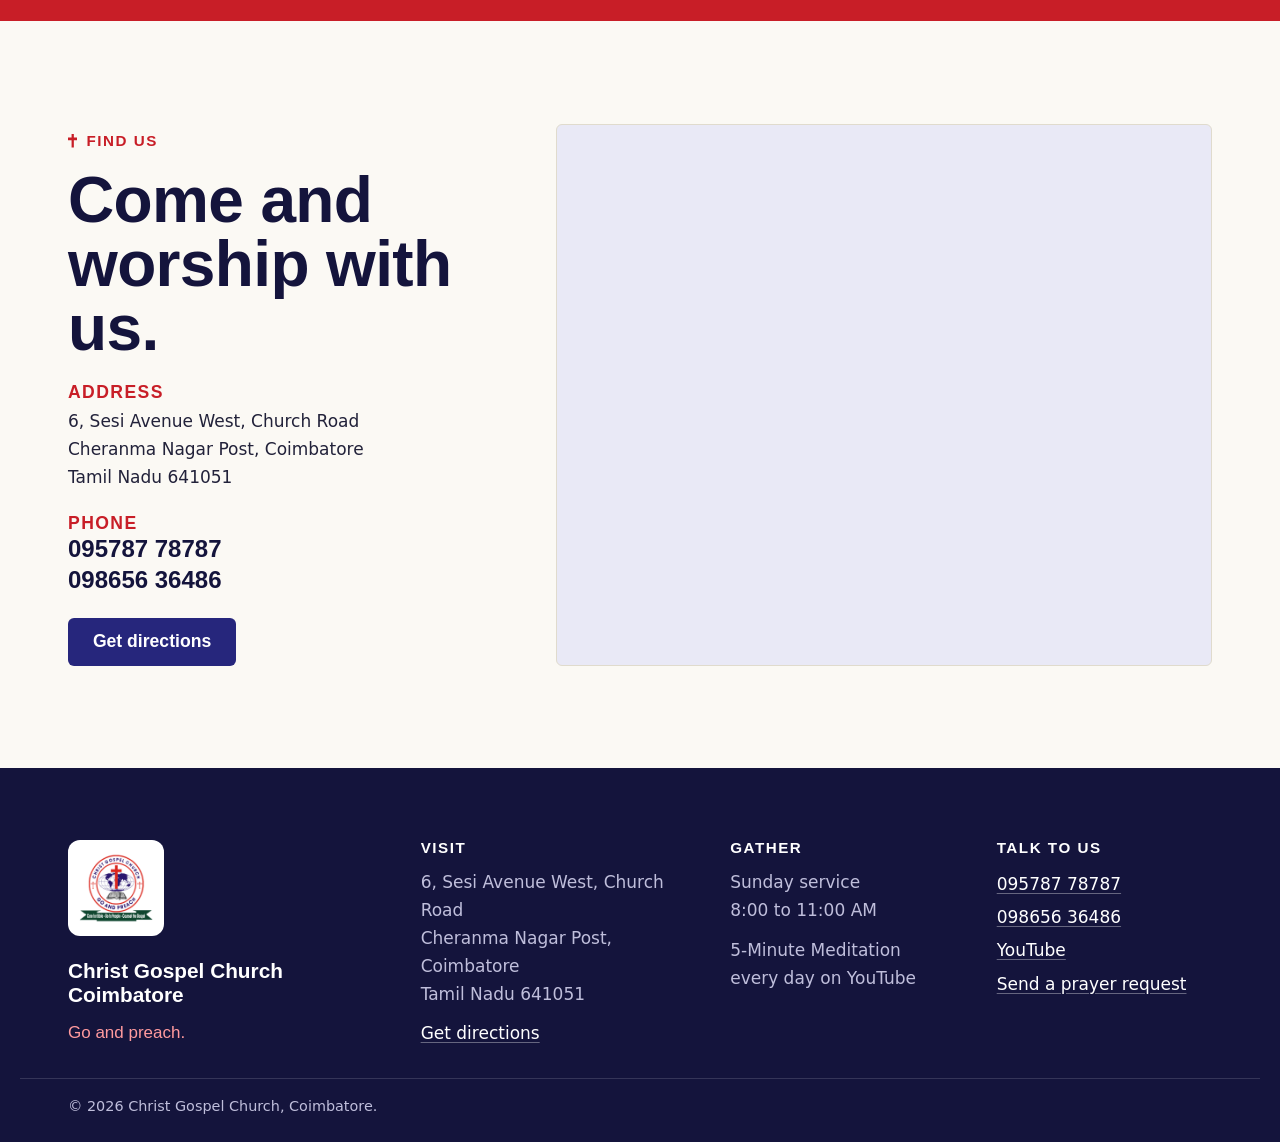
==== commit 16457e39: "Redraw the home page hero as the church emblem Show the logo's rings, lettering, oval globe, Bible a" ====
--- a/index.html
+++ b/index.html
@@ -60,8 +60,39 @@
           </div>
         </div>
         <div class="hero-art">
-          <div class="globe-wrap" aria-hidden="true">
-            <canvas id="globe"></canvas>
+          <div class="globe-wrap">
+            <svg class="emblem-art" viewBox="61 90 680 620" xmlns="http://www.w3.org/2000/svg" aria-hidden="true" focusable="false">
+              <circle cx="401" cy="358" r="252" fill="#fff" stroke="#d4202a" stroke-width="8"/>
+              <circle cx="401" cy="358" r="184" fill="#fff" stroke="#d4202a" stroke-width="7"/>
+              <defs>
+                <path id="emblem-top" d="M196 358a205 205 0 0 1 410 0"/>
+                <path id="emblem-bottom" d="M170 358a231 231 0 0 0 462 0"/>
+                <clipPath id="emblem-globe"><ellipse cx="401" cy="346" rx="161" ry="84"/></clipPath>
+              </defs>
+              <g font-family="'Anek Tamil','Arial Narrow',sans-serif" font-weight="800" fill="#26267c" text-anchor="middle" style="font-stretch:92%">
+                <text font-size="41" letter-spacing="3.5"><textPath href="#emblem-top" startOffset="50%">CHRIST GOSPEL CHURCH</textPath></text>
+                <text font-size="46" letter-spacing="3"><textPath href="#emblem-bottom" startOffset="50%">GO AND PREACH</textPath></text>
+              </g>
+              <g fill="#d4202a"><path fill="none" stroke="#d4202a" stroke-width="3.6" d="M192 345V405M172 362H212"/><circle cx="192" cy="345" r="4.4"/><circle cx="192" cy="405" r="4.4"/><circle cx="172" cy="362" r="4.4"/><circle cx="212" cy="362" r="4.4"/></g><g fill="#d4202a"><path fill="none" stroke="#d4202a" stroke-width="3.6" d="M615 345V405M595 362H635"/><circle cx="615" cy="345" r="4.4"/><circle cx="615" cy="405" r="4.4"/><circle cx="595" cy="362" r="4.4"/><circle cx="635" cy="362" r="4.4"/></g>
+              <g clip-path="url(#emblem-globe)">
+                <g fill="#26267c"><path d="M309.7 276.8C313.1 275.7 319.2 274.3 322.1 273.6C325.0 272.9 325.6 272.8 327.2 272.8C328.8 272.8 329.9 273.5 331.6 273.6C333.3 273.7 336.1 273.3 337.5 273.6C338.9 273.9 338.3 274.9 339.9 275.2C341.5 275.4 345.0 275.4 347.1 275.2C349.2 274.9 351.3 273.7 352.5 273.6C353.7 273.5 353.7 274.1 354.3 274.4C354.8 274.6 357.7 274.2 355.8 275.2C353.8 276.1 345.7 278.8 342.6 280.2C339.5 281.6 337.8 282.7 337.3 283.8C336.8 284.8 339.2 285.6 339.7 286.5C340.2 287.5 339.2 289.7 340.2 289.4C341.3 289.1 344.1 286.2 346.0 284.7C347.9 283.1 350.1 280.8 351.5 280.2C352.9 279.6 353.7 280.6 354.5 281.1C355.2 281.5 355.9 281.5 356.2 282.9C356.4 284.2 357.1 287.5 356.1 289.4C355.1 291.3 352.3 292.9 350.3 294.3C348.3 295.6 345.9 296.4 344.2 297.3C342.5 298.1 341.7 298.3 340.0 299.3C338.3 300.4 335.3 302.3 333.9 303.5C332.5 304.7 332.9 305.4 331.4 306.7C330.0 307.9 326.7 309.2 325.4 311.0C324.1 312.8 324.0 317.2 323.6 317.6C323.1 317.9 323.9 313.9 322.8 313.2C321.7 312.4 319.2 312.6 317.0 313.2C314.9 313.7 311.4 314.8 309.7 316.5C308.1 318.1 306.9 321.7 307.2 323.2C307.5 324.6 310.2 325.6 311.7 325.4C313.2 325.2 315.8 321.7 316.1 322.0C316.5 322.4 313.4 326.5 313.7 327.7C314.0 328.8 317.3 327.5 317.8 328.8C318.3 330.1 316.1 334.3 316.7 335.7C317.2 337.0 320.6 336.4 321.0 336.8C321.4 337.2 320.1 338.3 319.1 337.9C318.1 337.6 317.0 336.2 315.1 334.5C313.1 332.8 310.1 329.6 307.6 327.7C305.1 325.8 302.0 324.5 300.3 323.2C298.6 321.8 297.6 321.6 297.3 319.8C297.1 317.9 298.7 313.9 298.7 312.1C298.8 310.2 297.7 310.6 297.5 308.8C297.4 307.0 296.5 304.0 297.9 301.4C299.4 298.8 304.3 295.7 306.3 293.3C308.3 290.8 309.5 288.4 310.0 286.5C310.6 284.6 311.0 282.4 309.5 282.0C308.1 281.5 305.0 282.8 301.3 283.8C297.6 284.7 287.4 287.8 287.5 287.5C287.5 287.2 299.0 283.2 301.4 282.0C303.9 280.7 300.7 281.1 302.0 280.2C303.4 279.3 306.4 277.9 309.7 276.8ZM321.9 336.8C323.2 334.7 324.6 332.6 326.9 332.2C329.1 331.8 332.6 333.2 335.4 334.5C338.3 335.8 342.2 338.3 343.9 340.2C345.6 342.2 343.8 344.5 345.5 346.0C347.3 347.5 352.3 348.1 354.5 349.5C356.8 350.8 358.9 351.8 359.2 354.1C359.5 356.3 356.9 360.4 356.3 363.2C355.8 366.0 356.7 369.0 355.8 371.1C354.8 373.2 352.0 373.3 350.8 375.5C349.5 377.7 349.1 382.1 348.4 384.3C347.8 386.4 347.8 387.1 347.0 388.5C346.2 389.9 343.8 390.6 343.7 392.7C343.7 394.7 345.7 398.6 346.7 400.7C347.7 402.8 350.3 405.2 349.8 405.5C349.4 405.8 346.4 405.1 344.2 402.6C342.0 400.2 338.4 394.4 336.6 390.6C334.7 386.8 334.2 383.9 333.1 379.9C332.0 375.9 331.5 369.6 329.9 366.6C328.3 363.6 325.7 364.5 323.7 362.1C321.8 359.6 318.8 354.6 318.0 351.8C317.2 348.9 318.1 347.3 318.7 344.8C319.4 342.4 320.5 338.9 321.9 336.8ZM386.8 306.7C389.5 305.6 397.2 304.2 399.4 304.5C401.7 304.9 398.9 307.7 400.2 308.8C401.5 309.9 404.7 310.6 407.5 311.0C410.3 311.3 415.1 309.7 417.3 311.0C419.4 312.3 419.4 316.3 420.5 318.7C421.5 321.1 422.2 323.1 423.5 325.4C424.9 327.7 426.4 331.1 428.4 332.2C430.3 333.4 434.6 330.9 435.4 332.2C436.2 333.6 434.5 337.6 433.1 340.2C431.7 342.9 428.3 345.8 426.9 348.3C425.6 350.8 425.2 352.7 425.0 355.2C424.8 357.7 426.2 360.9 425.5 363.2C424.8 365.5 421.6 367.2 420.8 368.8C420.0 370.5 421.0 371.7 420.5 373.3C419.9 375.0 418.8 377.0 417.5 378.8C416.1 380.7 414.0 383.2 412.1 384.3C410.3 385.3 408.0 386.6 406.5 385.3C405.1 384.1 404.4 380.0 403.5 376.6C402.6 373.3 401.3 369.0 401.0 365.5C400.7 361.9 402.3 358.3 401.9 355.2C401.4 352.1 398.9 349.5 398.3 347.2C397.7 344.9 399.1 342.7 398.3 341.4C397.6 340.1 395.8 339.3 393.9 339.1C391.9 338.9 388.5 339.9 386.7 340.2C384.9 340.6 384.5 342.0 383.1 341.4C381.8 340.8 380.0 338.7 378.8 336.8C377.5 334.9 376.0 332.4 375.5 329.9C375.1 327.5 375.4 324.5 376.1 322.0C376.9 319.6 379.0 317.2 380.2 315.4C381.3 313.5 382.0 312.4 383.1 311.0C384.2 309.5 384.1 307.7 386.8 306.7ZM384.8 303.5C384.6 302.3 384.5 299.3 385.5 298.3C386.5 297.3 390.0 298.1 390.8 297.3C391.6 296.4 389.9 294.4 390.6 293.3C391.3 292.1 393.7 291.3 395.0 290.3C396.3 289.4 397.7 288.4 398.4 287.5C399.1 286.5 398.7 284.7 399.2 284.7C399.6 284.7 399.9 287.2 401.0 287.5C402.1 287.8 405.0 287.3 406.1 286.5C407.1 285.8 406.6 283.6 407.5 282.9C408.4 282.1 411.6 282.3 411.4 282.0C411.3 281.7 407.5 281.8 406.7 281.1C405.9 280.4 407.1 277.8 406.7 277.6C406.3 277.5 404.8 279.2 404.3 280.2C403.9 281.2 404.6 282.9 404.0 283.8C403.4 284.7 402.1 285.6 401.0 285.6C399.9 285.6 398.0 284.7 397.4 283.8C396.7 282.9 396.3 281.6 397.1 280.2C397.9 278.8 400.4 276.4 402.0 275.2C403.6 274.0 404.6 272.7 406.7 272.8C408.9 273.0 413.2 275.6 414.8 276.0C416.5 276.4 415.0 275.4 416.4 275.2C417.8 274.9 422.0 274.9 423.4 274.4C424.8 273.9 423.9 272.6 424.8 272.1C425.7 271.6 427.8 271.9 428.9 271.3C430.0 270.7 429.4 268.6 431.4 268.5C433.4 268.4 437.3 269.9 440.8 270.6C444.4 271.3 449.4 272.5 452.8 272.8C456.3 273.2 458.3 272.7 461.6 272.8C464.9 273.0 469.3 273.2 472.7 273.6C476.0 274.0 478.7 274.2 481.8 275.2C484.9 276.1 490.2 278.2 491.3 279.3C492.4 280.5 487.7 280.8 488.4 282.0C489.1 283.2 494.2 285.1 495.7 286.5C497.3 287.9 498.8 290.8 497.5 290.3C496.1 289.9 490.7 285.0 487.5 283.8C484.3 282.5 479.5 282.2 478.3 282.9C477.0 283.5 477.9 285.7 479.9 287.5C481.9 289.2 488.6 291.3 490.1 293.3C491.6 295.2 488.4 297.3 488.8 299.3C489.1 301.4 491.7 304.4 492.0 305.6C492.2 306.8 491.3 307.4 490.3 306.7C489.3 306.0 487.1 301.9 485.9 301.4C484.6 300.9 482.0 301.9 482.8 303.5C483.5 305.1 488.9 308.6 490.4 311.0C492.0 313.3 492.8 315.7 491.9 317.6C491.0 319.4 486.6 320.7 485.0 322.0C483.4 323.3 482.2 323.7 482.5 325.4C482.8 327.1 486.4 330.5 486.6 332.2C486.8 333.9 484.9 335.8 483.5 335.7C482.2 335.5 478.7 329.7 478.5 331.1C478.3 332.4 482.4 342.7 482.4 343.7C482.3 344.7 479.5 339.5 478.3 336.8C477.2 334.1 476.8 330.3 475.2 327.7C473.5 325.0 470.1 321.8 468.4 320.9C466.8 320.0 466.6 320.7 465.3 322.0C464.0 323.3 461.5 326.3 460.5 328.8C459.6 331.3 460.8 337.4 459.7 336.8C458.6 336.2 455.1 327.9 453.9 325.4C452.7 322.9 453.5 323.3 452.4 322.0C451.3 320.7 449.6 318.3 447.3 317.6C445.0 316.8 441.4 318.5 438.9 317.6C436.3 316.6 433.5 312.8 432.1 312.1C430.7 311.3 430.2 312.1 430.6 313.2C431.1 314.3 433.6 317.9 434.8 318.7C436.1 319.4 437.0 317.2 438.0 317.6C439.1 317.9 441.5 319.2 441.1 320.9C440.8 322.6 438.1 326.0 435.9 327.7C433.8 329.4 430.2 332.0 428.3 331.1C426.3 330.1 425.5 324.8 424.1 322.0C422.8 319.2 420.9 317.0 420.0 314.3C419.2 311.5 420.1 307.0 419.0 305.6C418.0 304.2 414.7 306.3 413.5 305.6C412.4 304.9 413.1 302.1 412.4 301.4C411.7 300.7 409.9 300.9 409.3 301.4C408.7 301.9 409.3 304.9 408.8 304.5C408.3 304.2 407.4 300.7 406.2 299.3C405.0 297.9 401.8 295.9 401.7 296.3C401.6 296.6 405.2 300.2 405.5 301.4C405.9 302.6 405.1 304.2 404.1 303.5C403.1 302.8 401.2 298.1 399.5 297.3C397.9 296.4 395.7 297.4 394.4 298.3C393.1 299.2 392.5 301.4 391.8 302.4C391.1 303.5 390.9 304.0 390.1 304.5C389.3 305.1 387.8 305.8 386.9 305.6C386.0 305.4 385.0 304.7 384.8 303.5ZM364.7 281.1C364.3 282.5 365.1 283.2 368.6 282.0C372.1 280.7 381.9 275.8 385.6 273.6C389.3 271.4 389.7 270.0 390.6 268.5C391.6 267.1 392.6 265.4 391.3 264.8C390.0 264.3 386.0 264.8 382.9 265.4C379.7 266.0 374.7 267.1 372.7 268.5C370.6 269.9 371.9 271.5 370.6 273.6C369.3 275.7 365.0 279.7 364.7 281.1ZM359.2 271.3C360.8 270.7 364.6 271.2 365.3 272.1C366.0 273.0 365.1 275.6 363.5 276.8C361.8 278.0 356.6 279.5 355.3 279.3C354.0 279.2 354.9 277.3 355.5 276.0C356.2 274.7 357.6 272.0 359.2 271.3ZM488.1 371.1C490.3 368.1 493.5 368.5 496.4 366.6C499.2 364.7 502.8 360.9 505.1 359.8C507.5 358.6 509.2 358.8 510.4 359.8C511.6 360.7 511.2 364.9 512.4 365.5C513.5 366.0 516.3 361.5 517.4 363.2C518.6 364.9 520.6 371.5 519.1 375.5C517.5 379.6 511.3 385.1 508.4 387.5C505.4 389.8 502.8 390.1 501.2 389.6C499.6 389.0 500.7 385.3 498.9 384.3C497.2 383.2 493.5 383.2 490.8 383.2C488.2 383.2 483.5 386.3 483.0 384.3C482.6 382.2 485.8 374.0 488.1 371.1ZM433.6 359.8C434.5 359.6 434.7 361.9 434.2 364.3C433.6 366.8 431.4 373.3 430.5 374.4C429.5 375.6 428.6 372.6 428.3 371.1C428.0 369.6 428.0 367.4 428.8 365.5C429.7 363.6 432.8 360.0 433.6 359.8ZM496.3 309.9C496.8 310.1 498.8 308.5 499.7 307.7C500.7 307.0 502.7 307.2 502.2 305.6C501.7 304.0 497.4 299.7 496.7 298.3C496.0 296.9 498.4 297.6 497.9 297.3C497.5 296.9 493.8 295.2 494.0 296.3C494.2 297.3 498.5 301.8 499.0 303.5C499.4 305.2 497.1 305.6 496.6 306.7C496.2 307.7 495.8 309.7 496.3 309.9ZM389.5 291.3C389.9 291.8 393.1 291.4 393.6 290.3C394.1 289.2 392.9 285.8 392.4 284.7C392.0 283.6 391.1 283.3 390.8 283.8C390.5 284.2 391.0 286.2 390.7 287.5C390.5 288.7 389.0 290.8 389.5 291.3ZM382.3 277.6C383.2 277.2 387.1 276.7 387.8 276.8C388.5 276.9 387.5 278.1 386.6 278.5C385.7 278.9 383.2 279.5 382.5 279.3C381.8 279.2 381.4 278.1 382.3 277.6ZM475.1 340.2C475.7 340.4 481.6 347.3 483.2 349.5C484.8 351.6 485.4 353.1 484.8 352.9C484.2 352.7 481.3 350.4 479.7 348.3C478.1 346.2 474.5 340.1 475.1 340.2ZM487.8 344.8C488.7 343.1 493.1 337.8 494.5 337.9C495.8 338.1 496.2 343.9 495.8 346.0C495.4 348.1 493.3 350.2 492.1 350.6C490.9 351.0 489.3 349.3 488.6 348.3C487.9 347.3 486.8 346.6 487.8 344.8ZM507.4 347.2C508.5 347.0 513.6 347.7 516.3 349.5C518.9 351.2 523.5 356.5 523.3 357.5C523.0 358.4 517.0 356.3 514.8 355.2C512.6 354.1 511.2 351.9 510.0 350.6C508.7 349.3 506.4 347.3 507.4 347.2ZM483.9 352.9C485.3 352.7 491.3 353.5 492.7 354.1C494.1 354.6 493.8 356.2 492.4 356.3C491.1 356.5 486.0 355.8 484.6 355.2C483.2 354.6 482.5 353.1 483.9 352.9ZM494.7 325.4C494.4 324.3 496.3 327.9 497.6 329.9C498.9 332.0 502.3 336.8 502.5 337.9C502.7 339.1 500.1 338.9 498.8 336.8C497.5 334.7 494.9 326.5 494.7 325.4ZM521.1 391.6C523.7 390.3 528.6 388.5 529.1 388.5C529.6 388.5 526.7 390.3 524.1 391.6C521.6 393.0 514.1 396.7 513.6 396.7C513.1 396.7 518.6 393.0 521.1 391.6ZM461.4 335.7C461.6 335.5 463.3 337.4 463.3 337.9C463.4 338.5 461.9 339.5 461.6 339.1C461.3 338.7 461.1 335.8 461.4 335.7ZM319.1 320.9C319.4 321.1 325.3 323.0 326.1 323.2C326.9 323.3 325.0 322.4 323.8 322.0C322.7 321.7 318.7 320.7 319.1 320.9Z"/><path d="M321.5 418.9L322.7 418.4L323.3 417.7L323.9 416.9L324.6 416.1L325.7 415.3L327.5 414.7L329.9 414.4L333.0 414.4L336.6 414.7L340.7 415.2L345.1 416.0L349.5 416.8L353.8 417.6L357.8 418.3L361.4 418.9L364.5 419.1L367.1 419.1L369.4 418.8L371.4 418.3L373.4 417.6L375.5 416.8L377.7 415.9L380.2 415.2L383.0 414.7L385.9 414.4L389.1 414.4L392.3 414.8L395.4 415.4L398.5 416.1L401.5 417.0L404.3 417.8L406.9 418.5L409.4 418.9L412.0 419.2L414.7 419.1L417.5 418.8L420.7 418.2L424.1 417.4L427.7 416.6L431.4 415.8L435.1 415.1L438.7 414.6L442.1 414.4L445.0 414.5L447.6 414.9L449.7 415.5L451.5 416.3L452.9 417.1L454.1 417.9L455.5 418.6L457.2 419.0L459.4 419.2L462.4 419.1L466.1 418.7L470.4 418.0L475.3 417.3L480.5 416.4L485.6 415.6L490.4 415.0A161 84 0 0 1 401 430A161 84 0 0 1 321.5 418.9Z"/></g>
+                <g fill="none" stroke="#26267c" stroke-width="1.5"><ellipse cx="401" cy="346" rx="40.3" ry="84"/><ellipse cx="401" cy="346" rx="80.5" ry="84"/><ellipse cx="401" cy="346" rx="120.8" ry="84"/><ellipse cx="401" cy="346" rx="20.1" ry="84"/><ellipse cx="401" cy="346" rx="60.4" ry="84"/><ellipse cx="401" cy="346" rx="100.6" ry="84"/><ellipse cx="401" cy="346" rx="140.9" ry="84"/><path d="M296.8 410.0H505.2"/><path d="M264.6 390.6H537.4"/><path d="M246.1 368.8H555.9"/><path d="M240.0 346.0H562.0"/><path d="M246.1 323.2H555.9"/><path d="M264.6 301.4H537.4"/><path d="M296.8 282.0H505.2"/></g>
+              </g>
+              <ellipse cx="401" cy="346" rx="161" ry="84" fill="none" stroke="#26267c" stroke-width="2.5"/>
+              <g stroke="#111" stroke-linejoin="round">
+                <path fill="#111" d="M401 449c-26-15-58-16-77-8l-9 54c26-8 62-6 86 11 24-17 60-19 86-11l-9-54c-19-8-51-7-77 8z"/>
+                <path fill="#fff" stroke-width="1.5" d="M399 451c-22-11-50-13-68-6l-7 44c24-6 52-5 75 8zM403 451c22-11 50-13 68-6l7 44c-24-6-52-5-75 8z"/>
+                <path fill="none" stroke-width="2.4" d="M346 451Q372 445 395 453M456 451Q430 445 407 453M343.7 456.3Q371 450.3 395 458.3M458.3 456.3Q431 450.3 407 458.3M341.4 461.6Q370 455.6 395 463.6M460.6 461.6Q432 455.6 407 463.6M339.1 466.9Q369 460.9 395 468.9M462.9 466.9Q433 460.9 407 468.9M336.8 472.2Q368 466.2 395 474.2M465.2 472.2Q434 466.2 407 474.2M334.5 477.5Q367 471.5 395 479.5M467.5 477.5Q435 471.5 407 479.5M332.2 482.8Q366 476.8 395 484.8M469.8 482.8Q436 476.8 407 484.8M329.9 488.1Q365 482.1 395 490.1M472.1 488.1Q437 482.1 407 490.1M327.6 493.4Q364 487.4 395 495.4M474.4 493.4Q438 487.4 407 495.4"/>
+                <path fill="#111" stroke="none" d="M427 435h11l2 78-7-8-6 6z"/>
+              </g>
+              <g>
+                <path fill="#14492f" d="M226 622l-8-20-143-1 34 42-38 44 155 0z"/>
+                <path fill="#14492f" d="M576 622l8-20 139-1-32 42 38 44-153 0z"/>
+                <path fill="#1c5a3c" d="M226 620h350v79H226z"/>
+                <path fill="#1c5a3c" d="M133 632h536v56H133z"/>
+                <text x="401" y="670" fill="#fff" font-family="'Anek Tamil','Arial Narrow',sans-serif" font-weight="700" font-size="35" text-anchor="middle" textLength="528" lengthAdjust="spacingAndGlyphs">Care for Bible - Go to People - Counsel the Gospel</text>
+              </g>
+            </svg>
             <div class="hero-cross">
               <div class="cross-spin">
                 <div class="beam beam-post"><i></i><i></i><i></i><i></i><i></i><i></i></div>
--- a/assets/css/styles.css
+++ b/assets/css/styles.css
@@ -154,17 +154,16 @@
 .hero h1 span { display: block; color: #ff6b70; }
 .hero .lede { margin-top: 1.4rem; color: var(--on-dark); max-width: 31em; }
 .hero .btn-row { margin-top: 1.8rem; }
-.hero-art { position: relative; z-index: 1; display: grid; place-items: center; }
-.globe-wrap { position: relative; width: min(100%, 520px); aspect-ratio: 1; container-type: inline-size; }
-.globe-wrap canvas { width: 100%; height: 100%; }
-/* The rotating cross from the church roof, built as two solid beams. */
-.hero-cross { position: absolute; inset: -5cqw 0 -8cqw; perspective: 150cqw; pointer-events: none; }
-.hero-cross::before { content: ''; position: absolute; left: 50%; top: 50%; width: 70cqw; height: 120cqw; transform: translate(-50%, -50%); background: radial-gradient(closest-side, rgba(200, 30, 39, .38), transparent); }
+.hero-art { position: relative; z-index: 1; display: grid; justify-items: center; gap: 16px; }
+.globe-wrap { position: relative; width: min(100%, 480px); aspect-ratio: 680 / 620; container-type: inline-size; }
+.emblem-art { display: block; width: 100%; height: 100%; overflow: visible; }
+/* The church emblem with its rotating cross. Sizes follow assets/img/logo.jpg, where 100cqw is 680 logo pixels. */
+.hero-cross { position: absolute; inset: 0; perspective: 400cqw; perspective-origin: 50% 40%; pointer-events: none; }
 .cross-spin { position: absolute; inset: 0; transform-style: preserve-3d; animation: cross-spin 12s linear infinite; }
 @keyframes cross-spin { to { transform: rotateY(360deg); } }
 .beam { position: absolute; left: 50%; top: var(--y); width: var(--w); height: var(--h); margin-left: calc(var(--w) / -2); transform-style: preserve-3d; }
-.beam-post { --w: 8.5cqw; --h: 113cqw; --d: 8.5cqw; --y: 0cqw; }
-.beam-arm { --w: 35cqw; --h: 9cqw; --d: 8cqw; --y: 24cqw; }
+.beam-post { --w: 3.68cqw; --h: 31.2cqw; --d: 3.68cqw; --y: 15.15cqw; }
+.beam-arm { --w: 14.56cqw; --h: 3.82cqw; --d: 3.4cqw; --y: 20.44cqw; }
 .beam i { position: absolute; display: block; }
 .beam i:nth-child(1), .beam i:nth-child(2) { inset: 0; background: linear-gradient(#e2272f, #bd1a22); }
 .beam i:nth-child(1) { transform: translateZ(calc(var(--d) / 2)); }
@@ -175,7 +174,7 @@
 .beam i:nth-child(5), .beam i:nth-child(6) { left: 0; right: 0; top: calc((var(--h) - var(--d)) / 2); height: var(--d); }
 .beam i:nth-child(5) { background: #ef4e56; transform: rotateX(90deg) translateZ(calc(var(--h) / 2)); }
 .beam i:nth-child(6) { background: #7f0f16; transform: rotateX(-90deg) translateZ(calc(var(--h) / 2)); }
-.status-card { position: absolute; right: 0; bottom: 6%; width: min(280px, 62%); padding: 18px 20px; background: var(--paper); color: var(--text); border-radius: var(--radius); border-top: 5px solid var(--red); box-shadow: 0 18px 44px rgba(0, 0, 0, .35); z-index: 3; }
+.status-card { position: relative; width: min(100%, 480px); padding: 14px 18px; background: var(--paper); color: var(--text); border-radius: var(--radius); border-top: 5px solid var(--red); box-shadow: 0 18px 44px rgba(0, 0, 0, .35); z-index: 3; }
 .status-label { font-family: var(--font-display); font-weight: 600; font-size: .85rem; letter-spacing: .1em; text-transform: uppercase; color: var(--red); display: flex; align-items: center; gap: .5em; }
 html[lang='ta'] .status-label { letter-spacing: 0; font-size: 1rem; }
 .status-when { font-family: var(--font-display); font-size: 1.2rem; font-stretch: 90%; line-height: 1.2; color: var(--ink); margin-top: .35em; }
@@ -185,11 +184,19 @@
 .status-card .btn { margin-top: .7em; width: 100%; }
 .pulse { width: .7em; height: .7em; border-radius: 50%; background: var(--red); animation: pulse 1.6s infinite; }
 @keyframes pulse { 0% { box-shadow: 0 0 0 0 rgba(200, 30, 39, .55); } 70% { box-shadow: 0 0 0 10px rgba(200, 30, 39, 0); } 100% { box-shadow: 0 0 0 0 rgba(200, 30, 39, 0); } }
-@media (max-width: 860px) {
-  .hero-inner { grid-template-columns: minmax(0, 1fr); gap: 20px; min-height: 0; padding-block: 32px 28px; }
+html[lang='ta'] .status-when strong { font-size: 1.6rem; }
+@media (max-width: 1100px) {
+  .hero-inner { grid-template-columns: minmax(0, 1.12fr) minmax(0, 1fr); gap: 24px; min-height: 0; padding-block: 36px; }
+  .hero h1 { font-size: clamp(2.5rem, 6.6vw, 5.6rem); }
+  .hero .lede { font-size: clamp(1rem, 1.7vw, 1.15rem); }
+  .status-card { padding: 12px 14px; }
+}
+@media (max-width: 600px) {
+  .hero-inner { grid-template-columns: minmax(0, 1fr); gap: 20px; padding-block: 32px 28px; }
+  .hero h1 { font-size: clamp(3.4rem, 15vw, 5.6rem); }
   .hero-art { display: contents; }
-  .globe-wrap { order: -1; justify-self: center; width: min(48vw, 210px); margin-bottom: 18px; }
-  .status-card { position: relative; inset: auto; width: 100%; max-width: 420px; }
+  .globe-wrap { order: -1; justify-self: center; width: min(76vw, 340px); margin-bottom: 8px; }
+  .status-card { justify-self: start; max-width: 420px; padding: 14px 18px; }
 }
 
 /* Ribbon, taken from the band across the emblem */
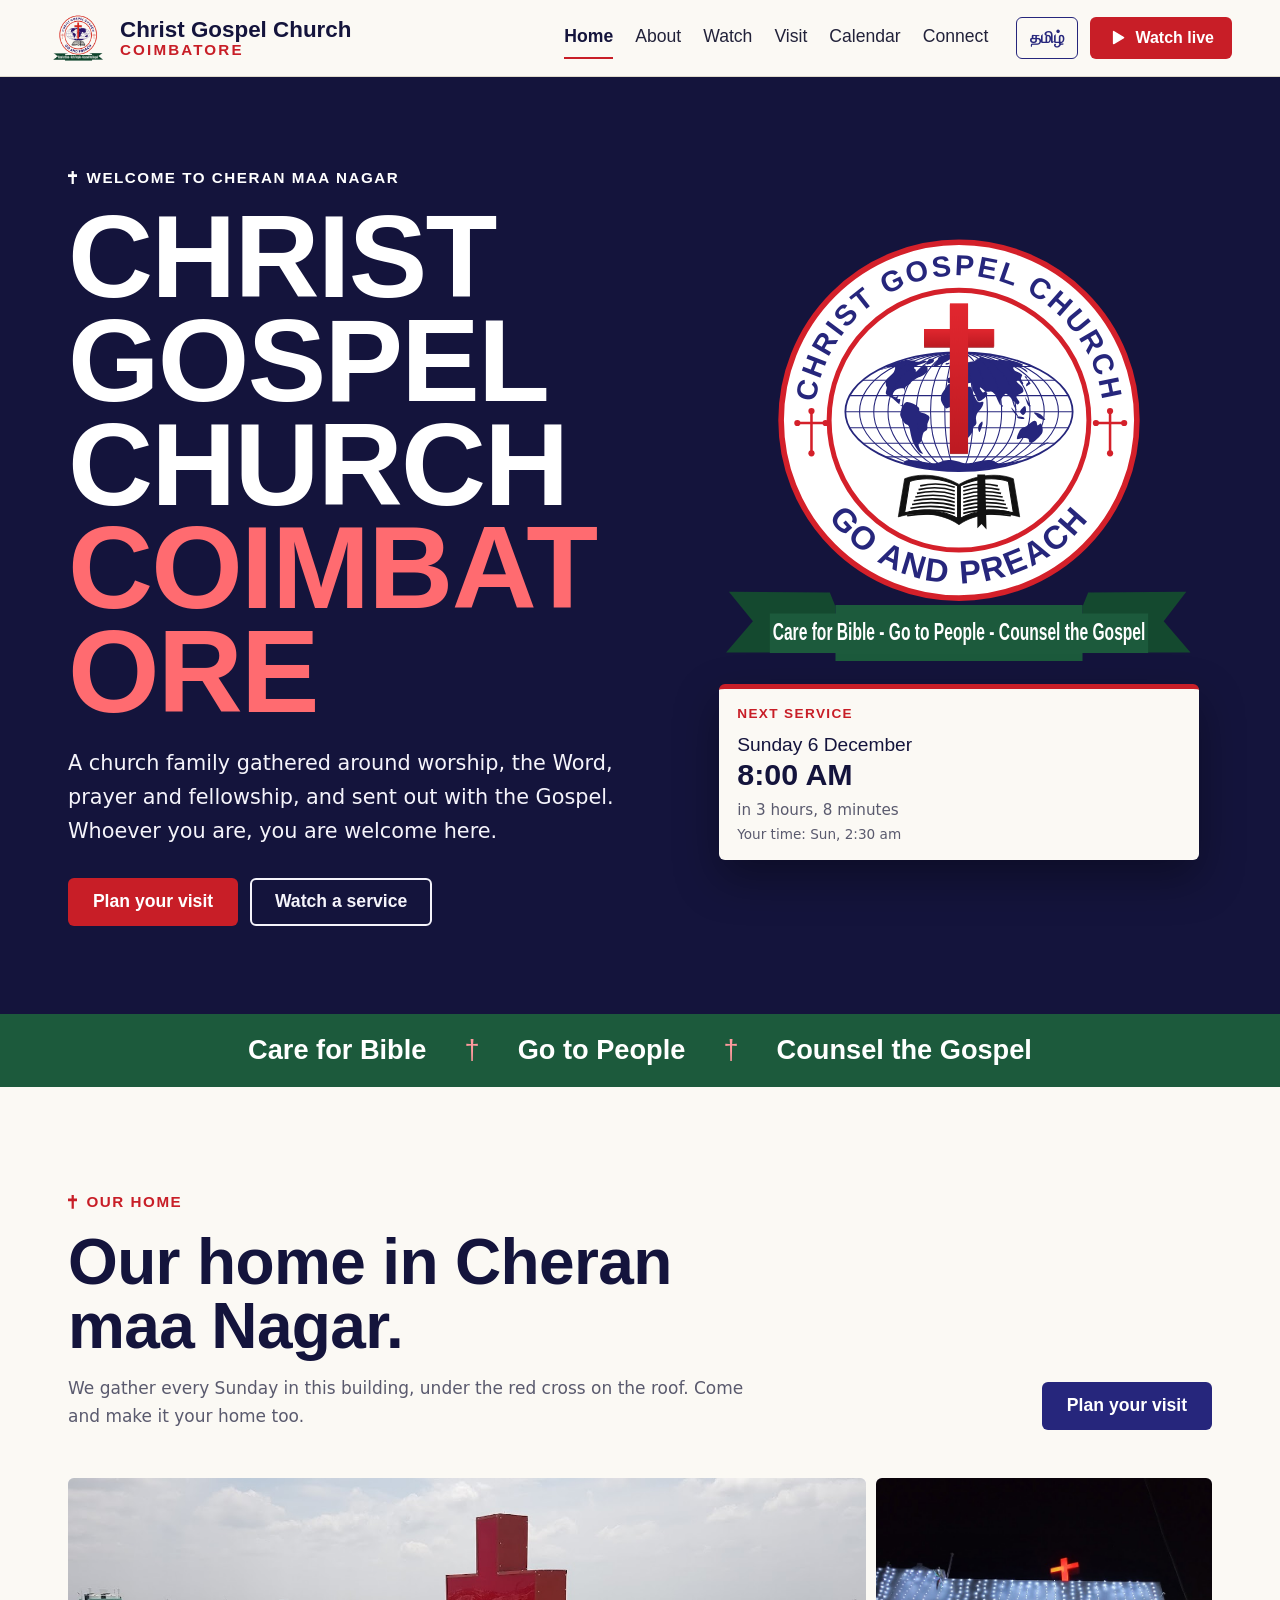
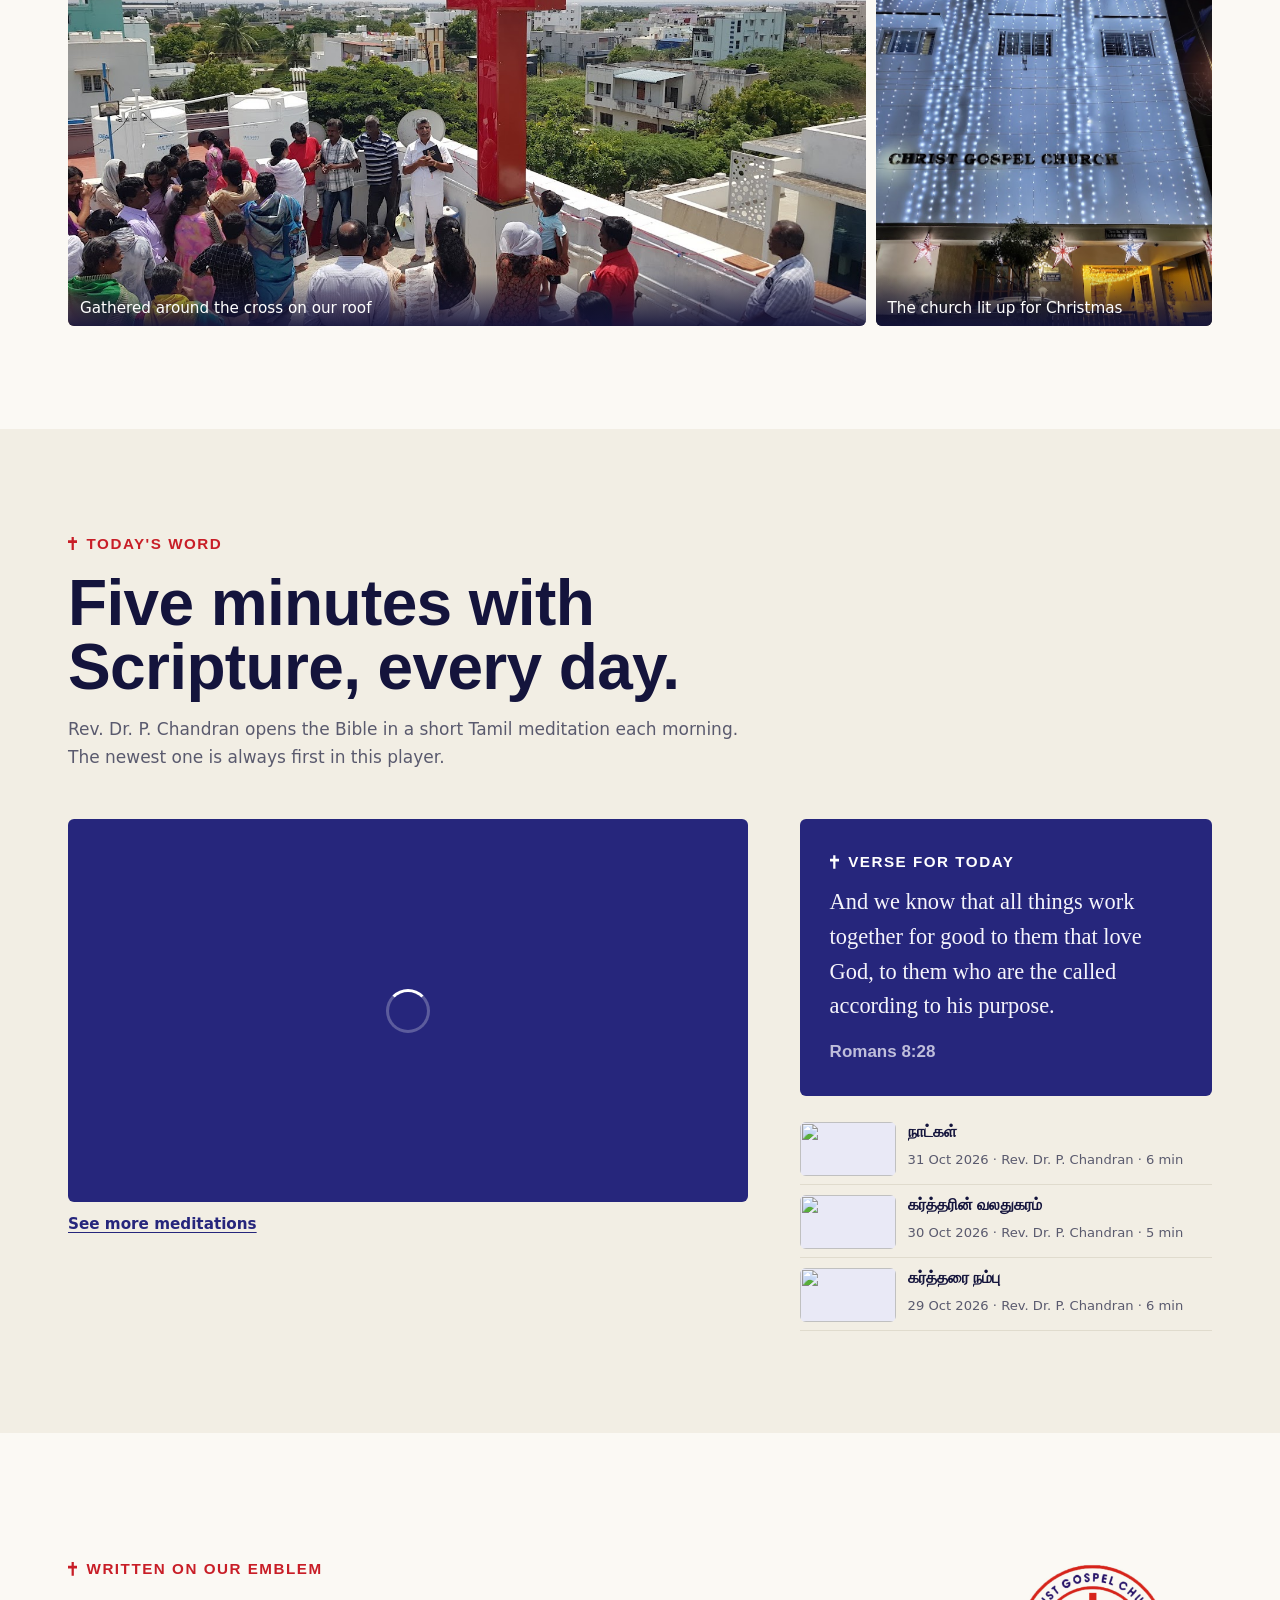
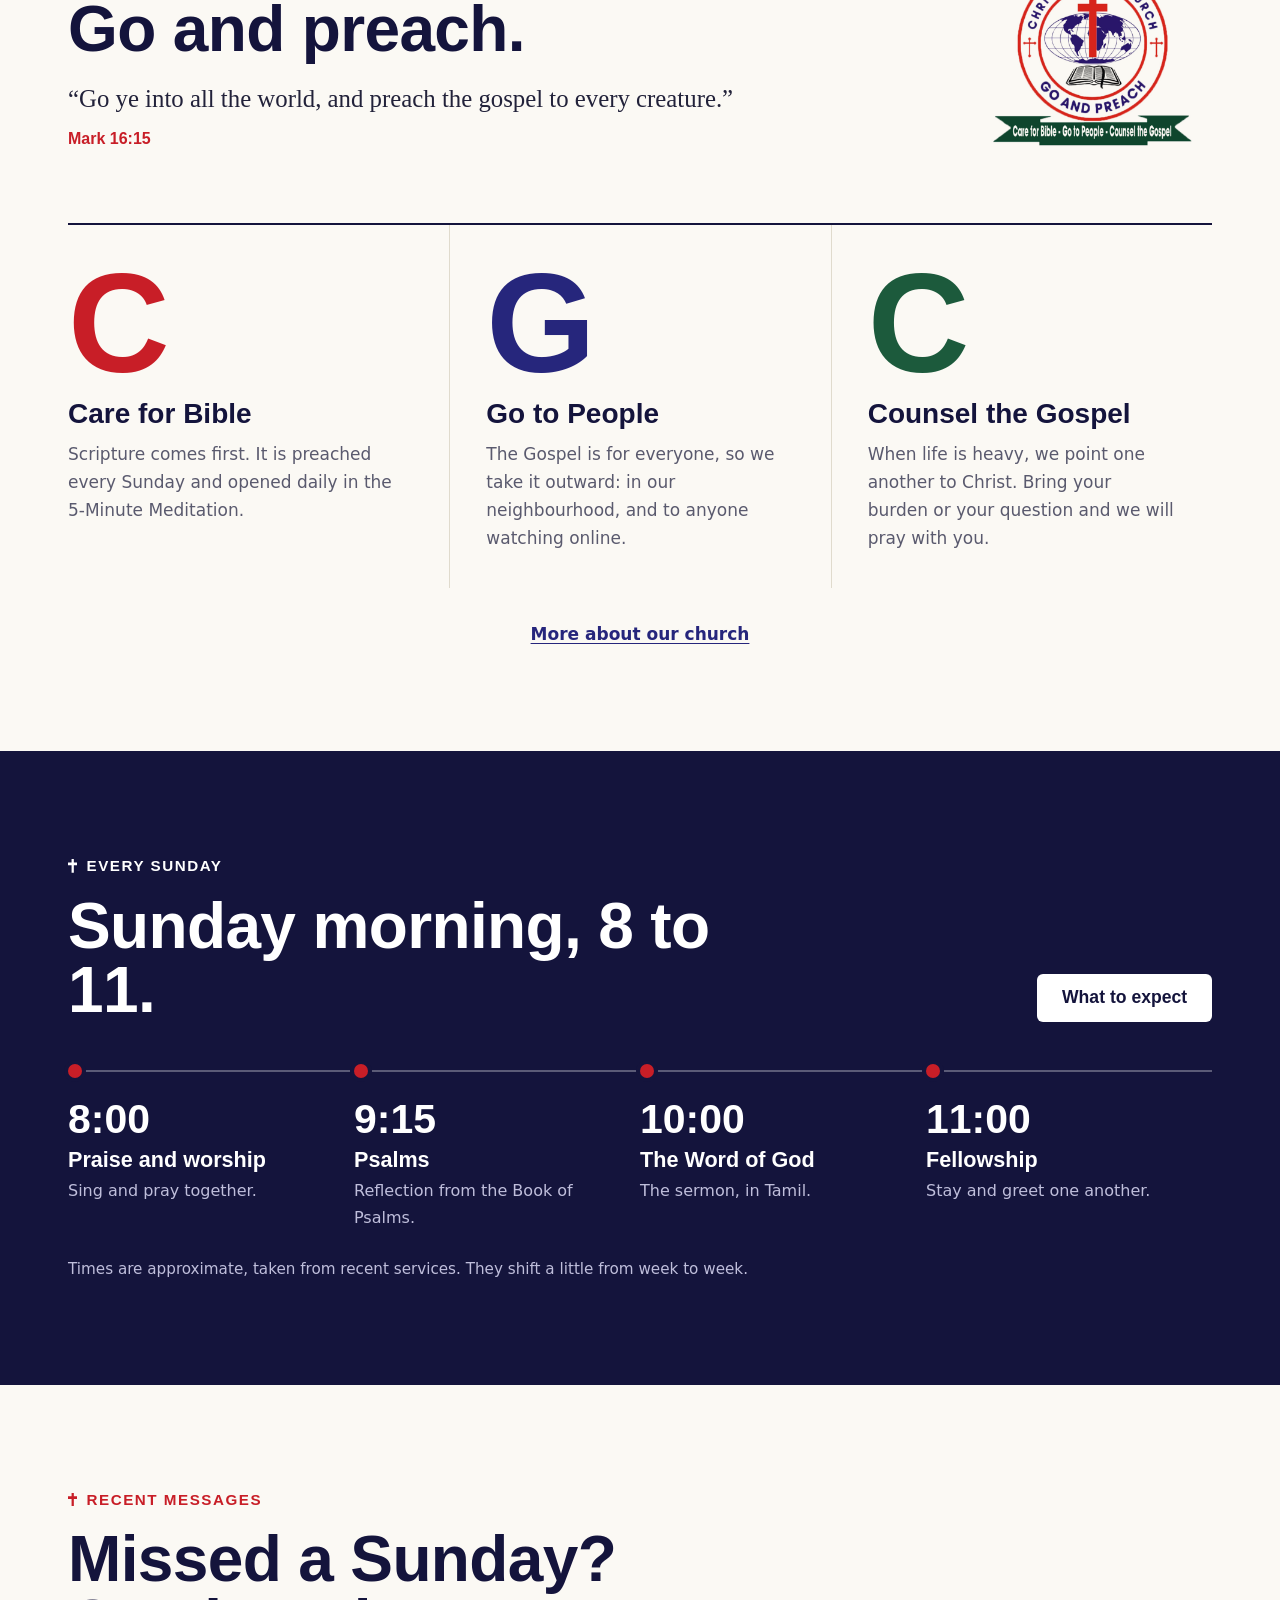
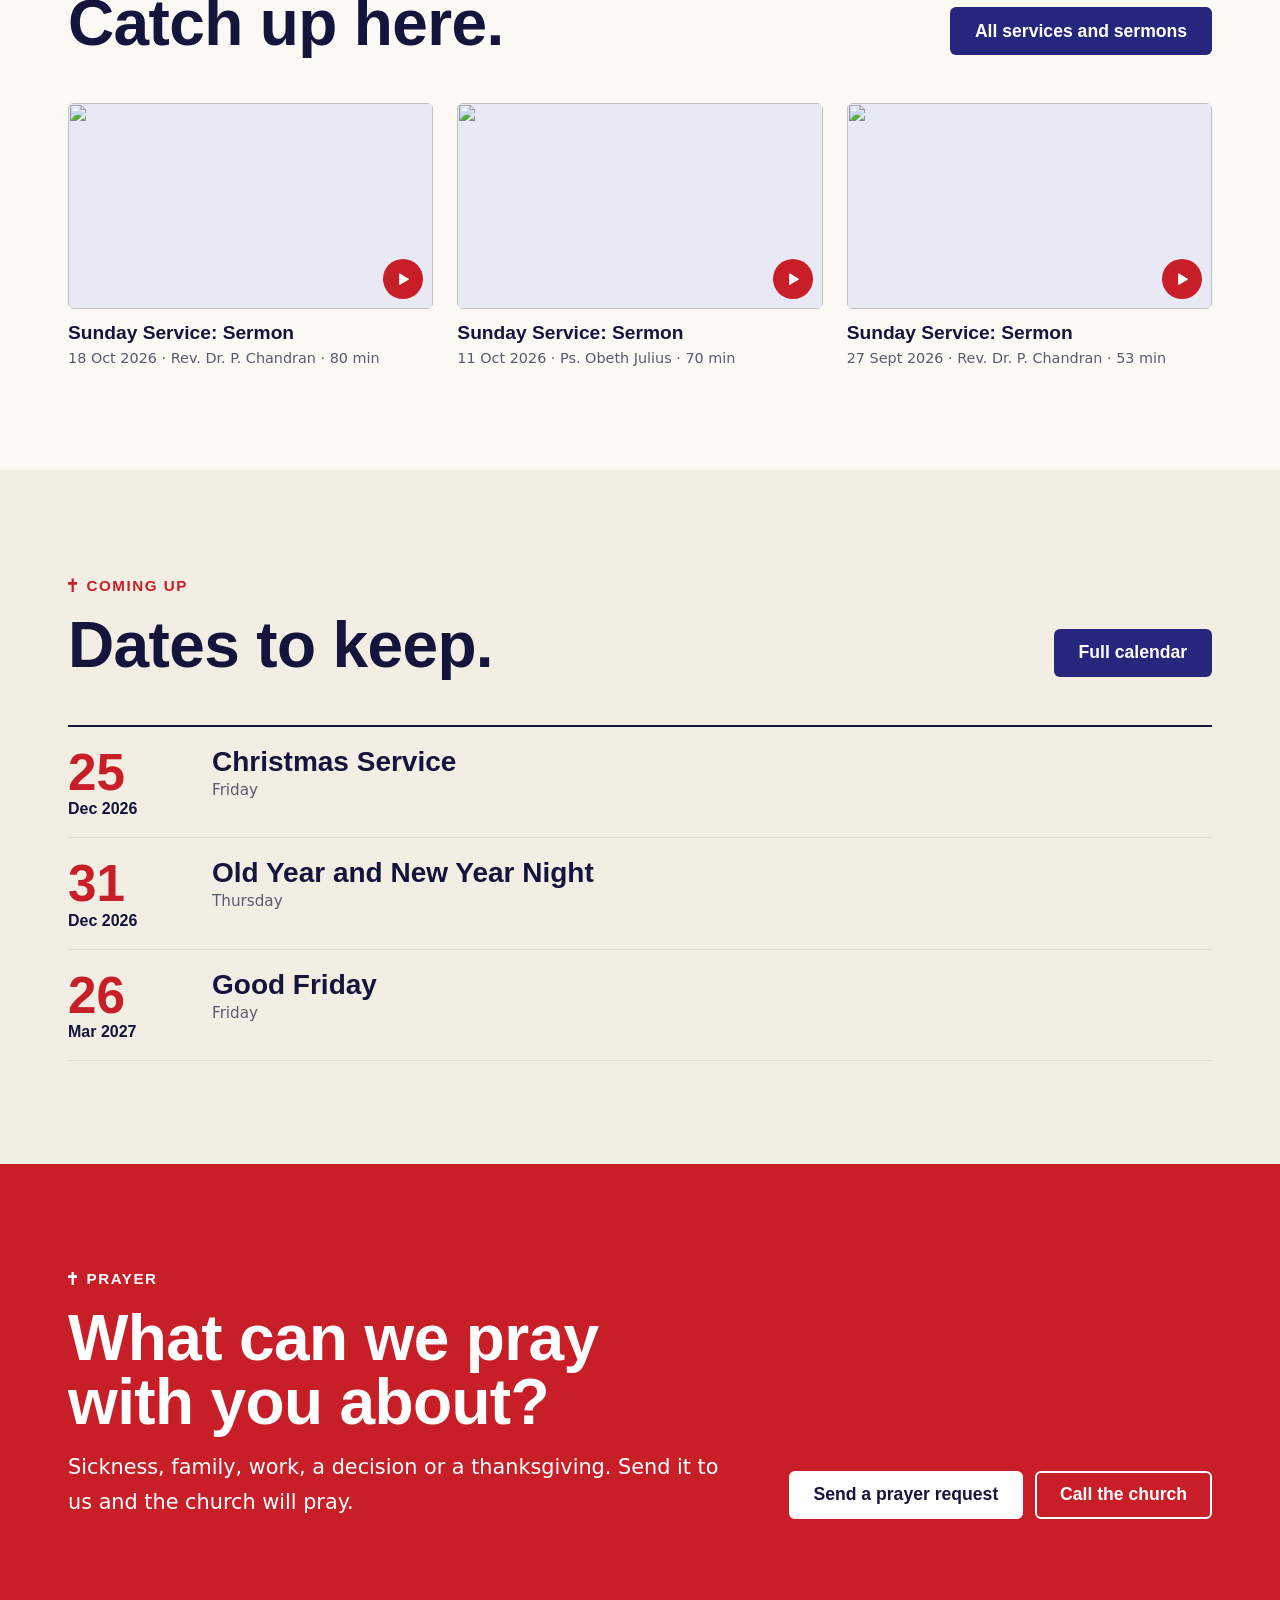
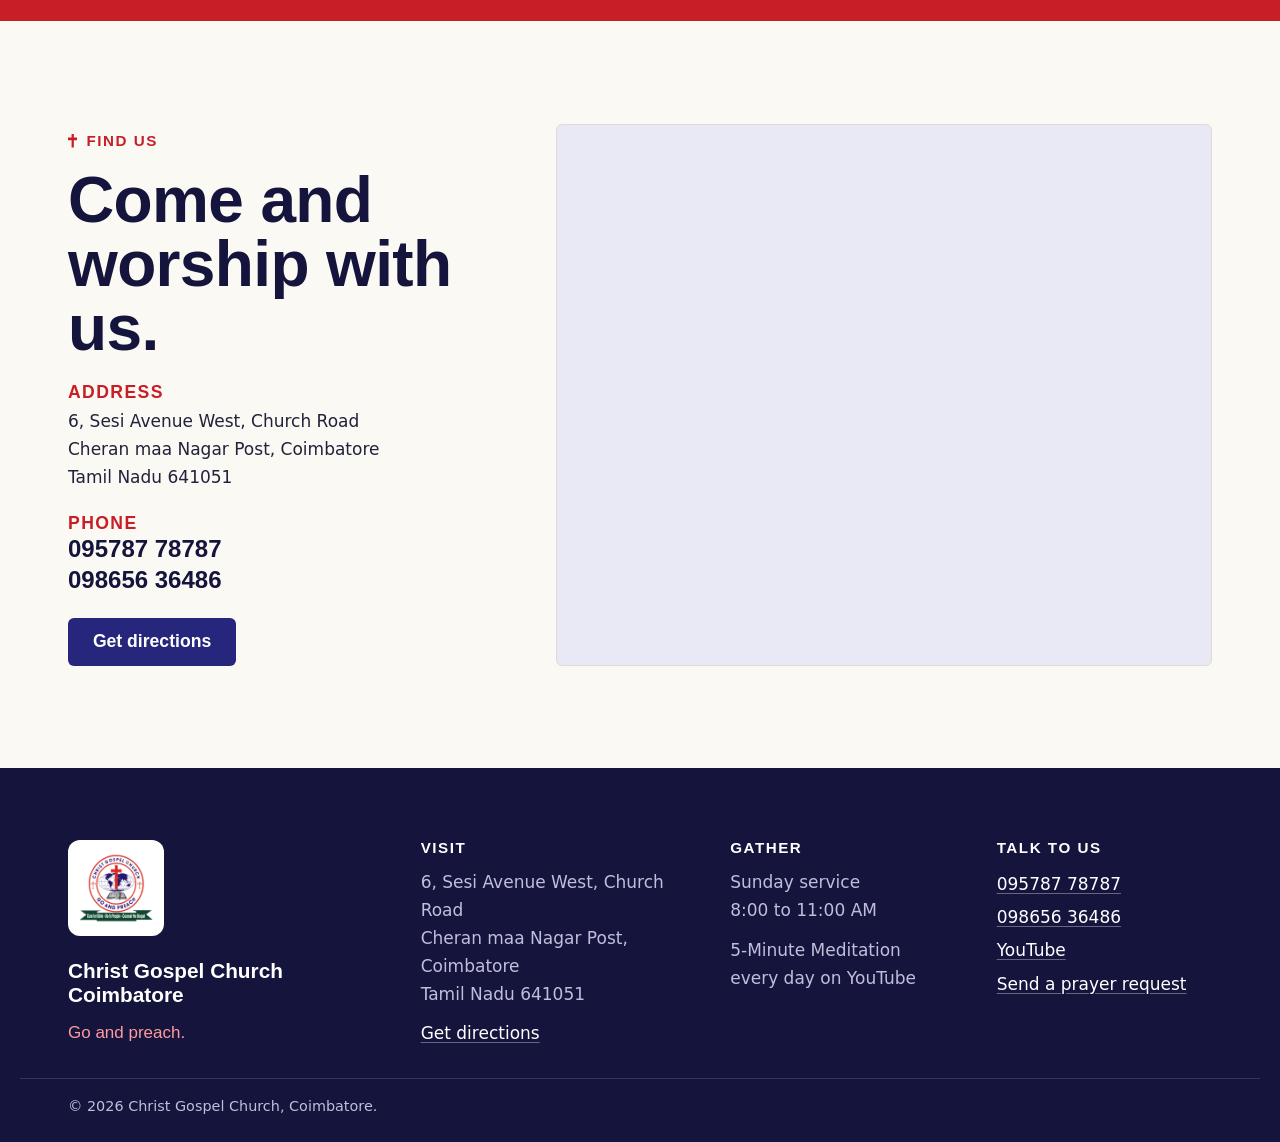
==== commit bb33b902: "Remove Keerthi Kumar from About and spell the area Cheran maa Drop his leader card and the gallery s" ====
--- a/index.html
+++ b/index.html
@@ -4,12 +4,12 @@
   <meta charset="utf-8">
   <meta name="viewport" content="width=device-width, initial-scale=1">
   <title>Christ Gospel Church, Coimbatore | Sunday worship, 8 to 11 AM</title>
-  <meta name="description" content="Christ Gospel Church in Cheranma Nagar, Coimbatore. Sunday worship 8 to 11 AM, a daily 5-minute meditation with Rev. Dr. P. Chandran, and services live on YouTube.">
+  <meta name="description" content="Christ Gospel Church in Cheran maa Nagar, Coimbatore. Sunday worship 8 to 11 AM, a daily 5-minute meditation with Rev. Dr. P. Chandran, and services live on YouTube.">
   <meta name="theme-color" content="#14143c">
   <meta property="og:type" content="website">
   <meta property="og:url" content="https://ragapriyaa.github.io/christ-gospel-church-website/">
   <meta property="og:title" content="Christ Gospel Church, Coimbatore">
-  <meta property="og:description" content="Sunday worship 8 to 11 AM in Cheranma Nagar. Worship, the Word, prayer and fellowship. All are welcome.">
+  <meta property="og:description" content="Sunday worship 8 to 11 AM in Cheran maa Nagar. Worship, the Word, prayer and fellowship. All are welcome.">
   <meta property="og:image" content="https://ragapriyaa.github.io/christ-gospel-church-website/assets/img/logo.jpg">
   <link rel="icon" href="assets/img/emblem.svg" type="image/svg+xml">
   <link rel="preconnect" href="https://fonts.googleapis.com">
@@ -26,7 +26,7 @@
     "telephone": ["+919578778787", "+919865636486"],
     "address": {
       "@type": "PostalAddress",
-      "streetAddress": "6, Sesi Avenue West, Church Road, Cheranma Nagar Post",
+      "streetAddress": "6, Sesi Avenue West, Church Road, Cheran maa Nagar Post",
       "addressLocality": "Coimbatore",
       "addressRegion": "Tamil Nadu",
       "postalCode": "641051",
@@ -51,7 +51,7 @@
     <section class="hero on-dark">
       <div class="wrap hero-inner">
         <div class="hero-copy">
-          <p class="kicker" data-i18n="home.kicker">Welcome to Cheranma Nagar</p>
+          <p class="kicker" data-i18n="home.kicker">Welcome to Cheran maa Nagar</p>
           <h1>Christ Gospel Church <span>Coimbatore</span></h1>
           <p class="lede" data-i18n="home.lede">A church family gathered around worship, the Word, prayer and fellowship, and sent out with the Gospel. Whoever you are, you are welcome here.</p>
           <div class="btn-row">
@@ -121,7 +121,7 @@
         <div class="section-head">
           <div>
             <p class="kicker" data-i18n="home.placeKicker">Our home</p>
-            <h2 data-i18n="home.placeTitle">Our home in Cheranma Nagar.</h2>
+            <h2 data-i18n="home.placeTitle">Our home in Cheran maa Nagar.</h2>
             <p data-i18n="home.placeBody">We gather every Sunday in this building, under the red cross on the roof. Come and make it your home too.</p>
           </div>
           <a class="btn btn-indigo" href="visit.html" data-i18n="home.ctaVisit">Plan your visit</a>
--- a/assets/css/styles.css
+++ b/assets/css/styles.css
@@ -377,7 +377,7 @@
 .pillars p { margin-top: .5em; color: var(--muted); font-size: 1rem; }
 @media (max-width: 960px) { .pillars { grid-template-columns: repeat(2, minmax(0, 1fr)); } }
 @media (max-width: 520px) { .pillars { grid-template-columns: minmax(0, 1fr); } }
-.leaders { display: grid; grid-template-columns: repeat(3, minmax(0, 1fr)); gap: clamp(16px, 2vw, 24px); }
+.leaders { display: grid; grid-template-columns: repeat(2, minmax(0, 1fr)); gap: clamp(16px, 2vw, 24px); max-width: 880px; }
 .leader { background: var(--card); border: 1px solid var(--line); border-radius: var(--radius); overflow: hidden; }
 .leader-photo { aspect-ratio: 16 / 10; background: var(--indigo-soft); overflow: hidden; }
 .leader-photo img { width: 100%; height: 100%; object-fit: cover; transform: scale(1.36); }
